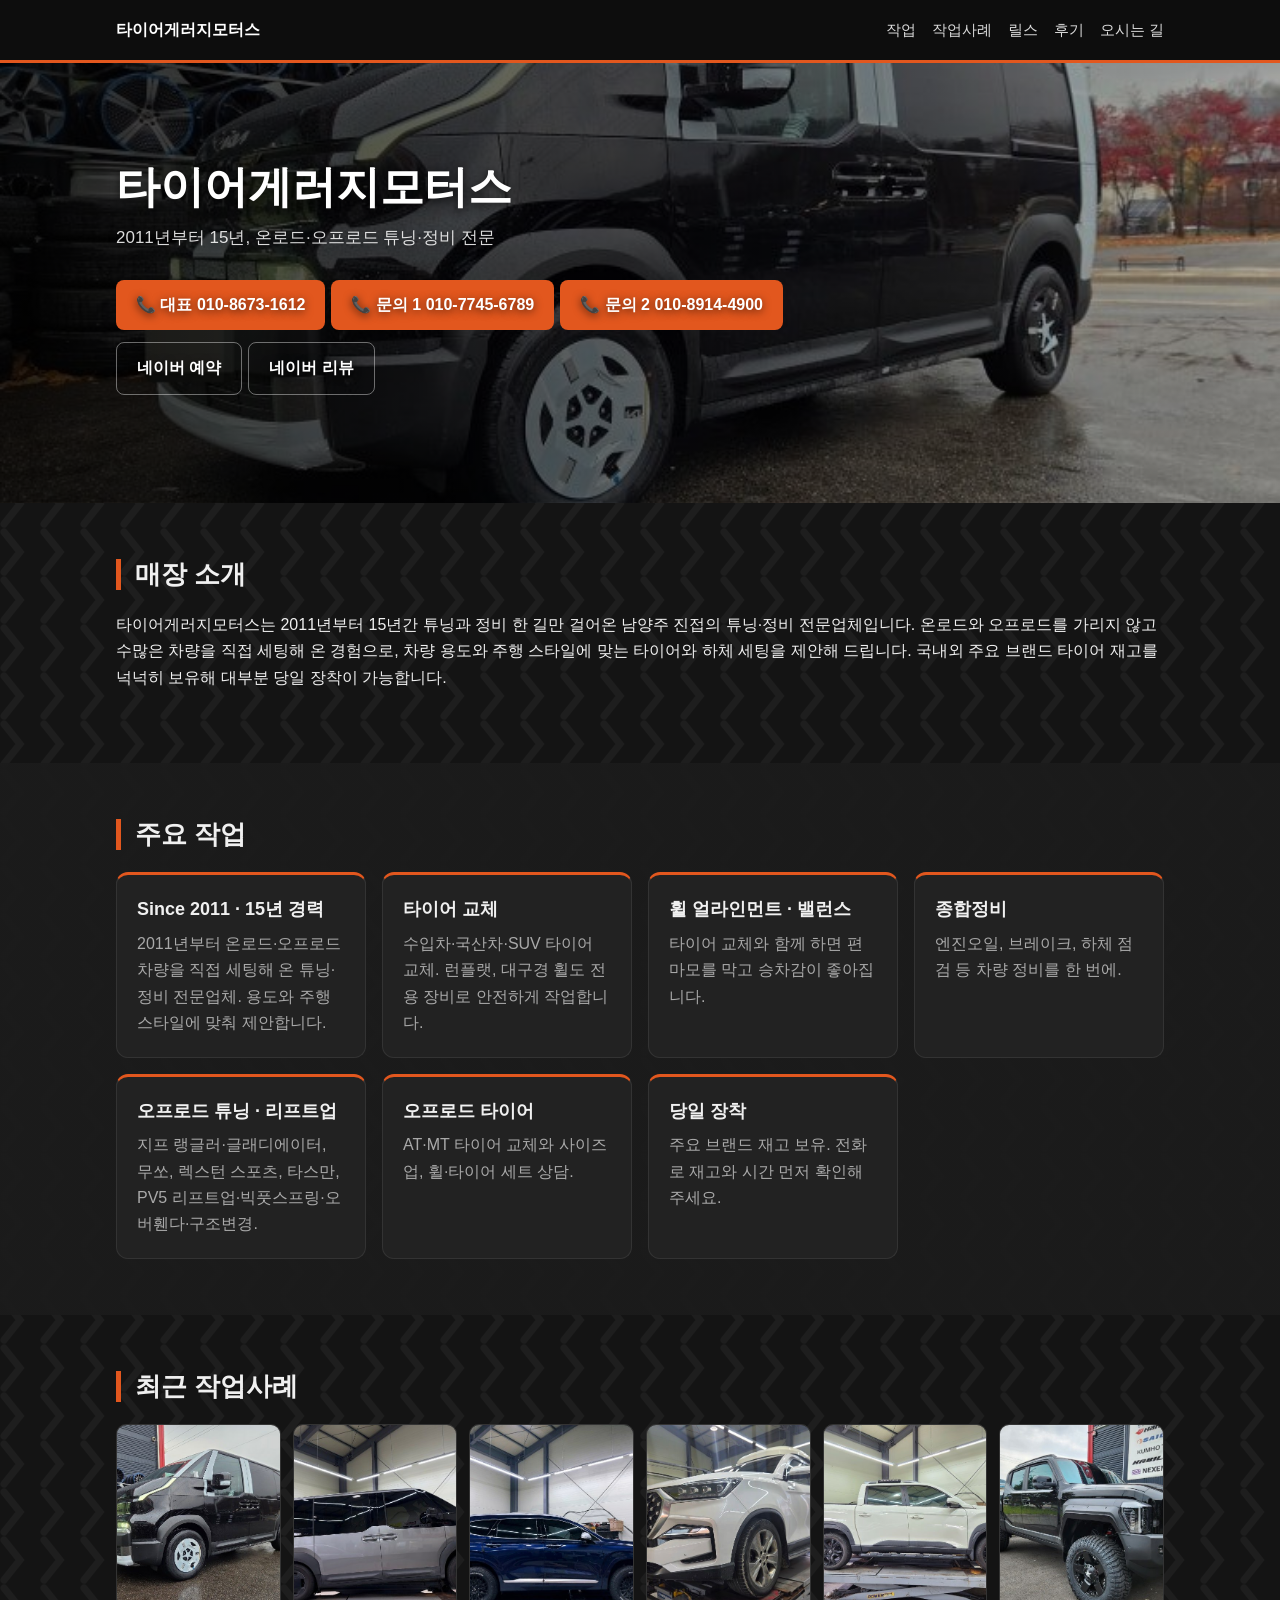
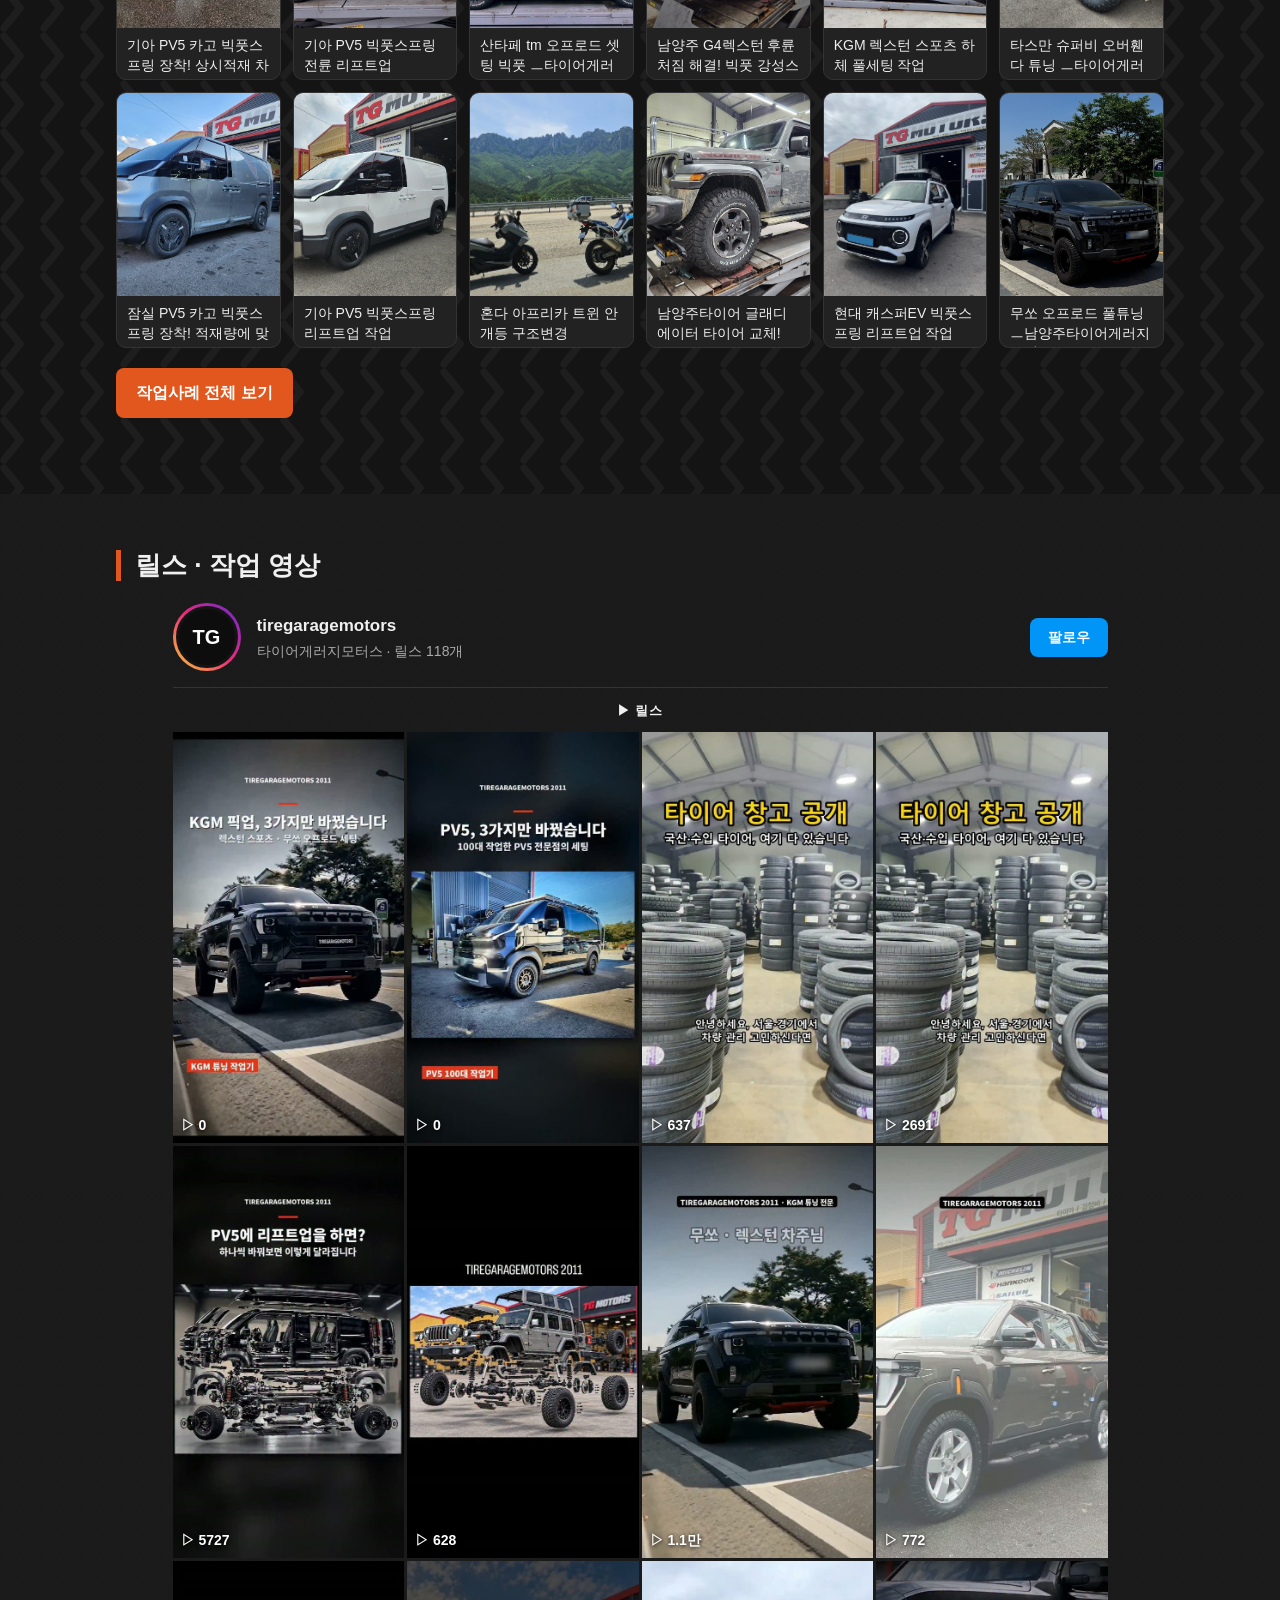
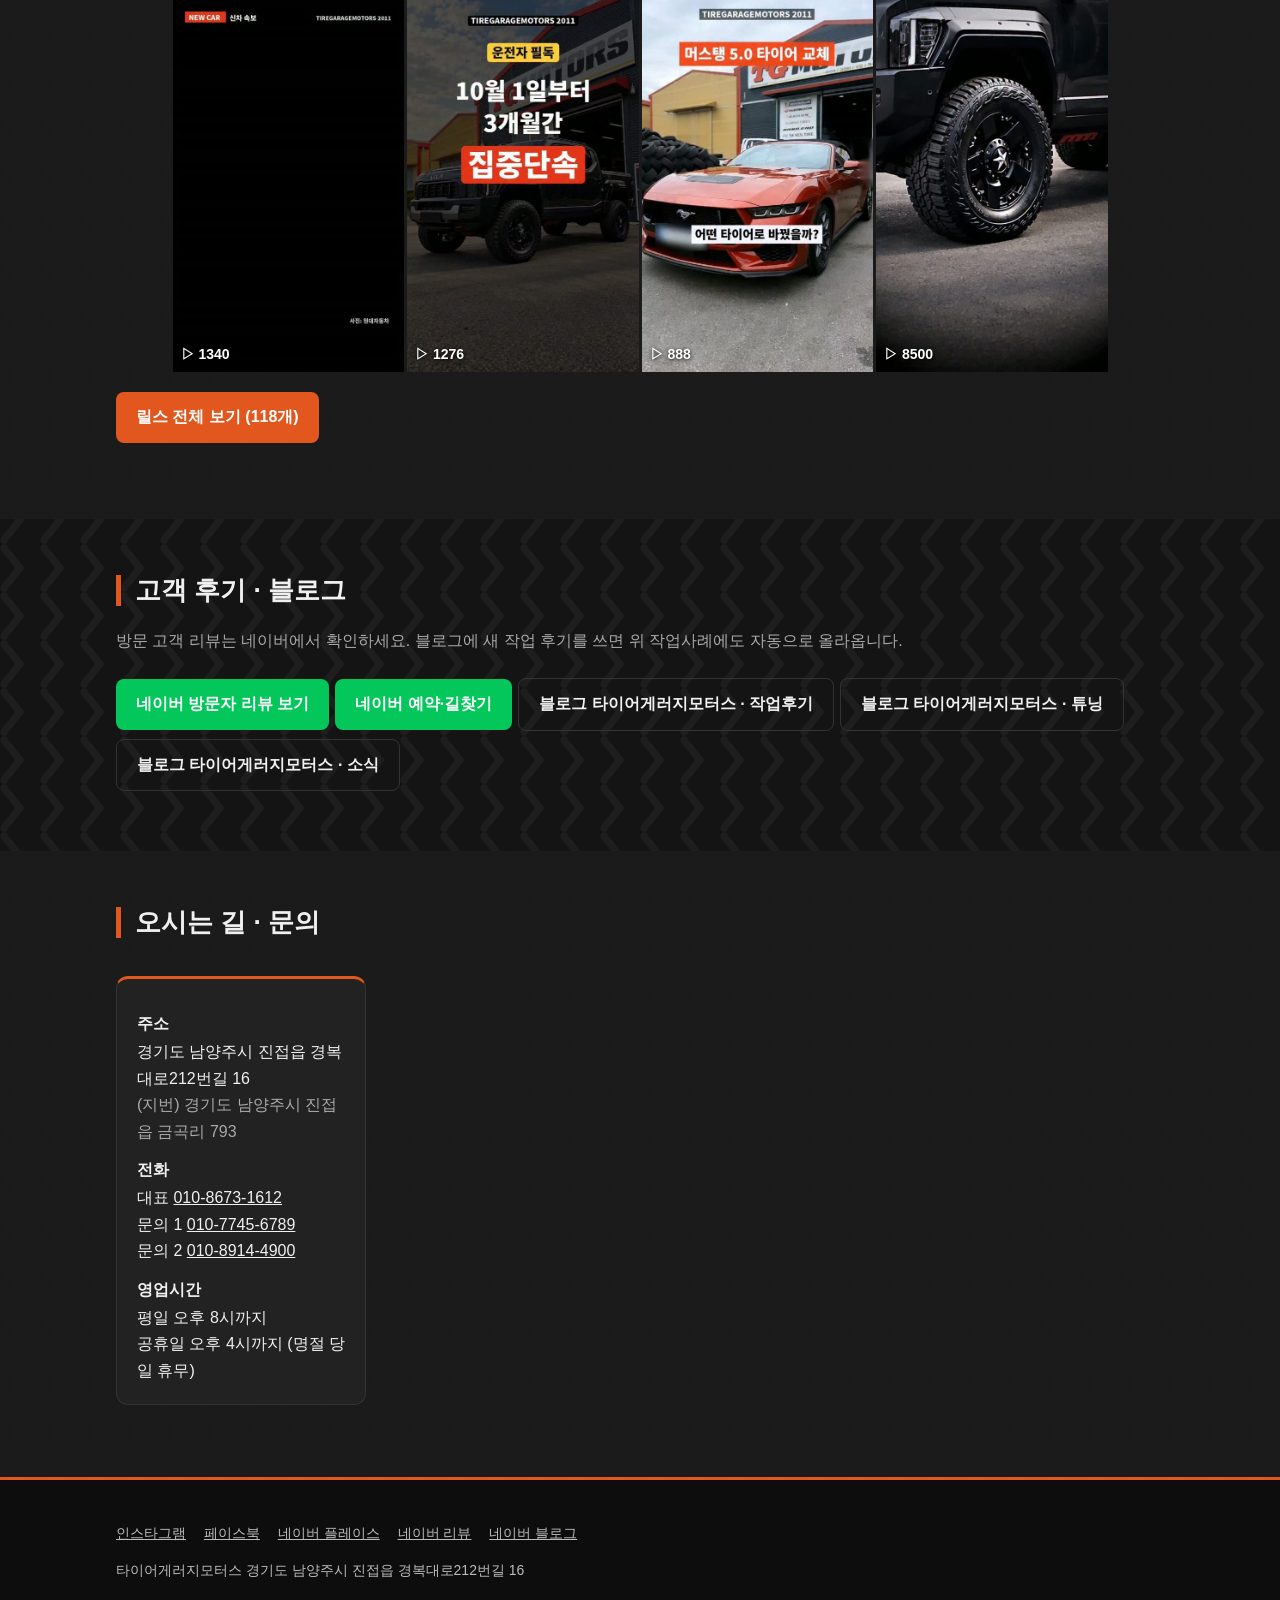
==== index.html @ 954ec372 "인스타 게시물 자동 반영 2026-11-25" ====
<!doctype html>
<html lang="ko"><head>
<meta charset="utf-8"><meta name="viewport" content="width=device-width,initial-scale=1">
<title>타이어게러지모터스 | 2011년부터 15년, 온로드·오프로드 튜닝·정비 전문</title>
<meta name="description" content="타이어게러지모터스는 2011년부터 15년간 튜닝과 정비 한 길만 걸어온 남양주 진접의 튜닝·정비 전문업체입니다. 온로드와 오프로드를 가리지 않고 수많은 차량을 직접 세팅해 온 경험으로, 차량 용도와 주행 스타일에 맞는 타이어와 하체 세팅을 제안해 드립니다. 국내외 주요 브랜드 ">
<meta name="keywords" content="남양주타이어, 구리타이어, 다산타이어, 별내타이어, 수입차타이어, 랭글러튜닝, 오프로드타이어, 리프트업, 오버휀다, 타이어교체, 휠얼라인먼트, 남양주튜닝, 오프로드튜닝, 튜닝정비, 타이어게러지모터스2011">
<link rel="canonical" href="https://tiregaragemotors2011.com/">
<meta property="og:type" content="website"><meta property="og:title" content="타이어게러지모터스 | 2011년부터 15년, 온로드·오프로드 튜닝·정비 전문">
<meta property="og:description" content="타이어게러지모터스는 2011년부터 15년간 튜닝과 정비 한 길만 걸어온 남양주 진접의 튜닝·정비 전문업체입니다. 온로드와 오프로드를 가리지 않고 수많은 차량을 직접 세팅해 온 경험으로, 차량 용도와 주행 스타일에 맞는 타이어와 하체 세팅을 제안해 드립니다. 국내외 주요 브랜드 "><meta property="og:image" content="https://tiregaragemotors2011.com/og.jpg">
<meta property="og:locale" content="ko_KR">
<link rel="alternate" type="application/rss+xml" title="타이어게러지모터스" href="rss.xml">
<script type="application/ld+json">[{"@context": "https://schema.org", "@type": ["TireShop", "AutoRepair"], "name": "타이어게러지모터스", "alternateName": "Tire Garage Motors", "description": "타이어게러지모터스는 2011년부터 15년간 튜닝과 정비 한 길만 걸어온 남양주 진접의 튜닝·정비 전문업체입니다. 온로드와 오프로드를 가리지 않고 수많은 차량을 직접 세팅해 온 경험으로, 차량 용도와 주행 스타일에 맞는 타이어와 하체 세팅을 제안해 드립니다. 국내외 주요 브랜드 타이어 재고를 넉넉히 보유해 대부분 당일 장착이 가능합니다.", "sameAs": ["https://www.instagram.com/tiregaragemotors/", "https://www.facebook.com/profile.php?id=100068261047558", "https://m.place.naver.com/place/1485920143/home", "https://blog.naver.com/tg_shop", "https://blog.naver.com/tiregarage", "https://blog.naver.com/wowlee1216"], "areaServed": ["남양주", "구리", "의정부", "다산", "별내", "진접", "서울 동북부"], "url": "https://tiregaragemotors2011.com", "image": "https://tiregaragemotors2011.com/og.jpg", "telephone": "010-8673-1612", "address": {"@type": "PostalAddress", "streetAddress": "경기도 남양주시 진접읍 경복대로212번길 16", "addressLocality": "남양주시", "addressRegion": "경기도", "postalCode": "", "addressCountry": "KR"}, "geo": {"@type": "GeoCoordinates", "latitude": "37.7165941", "longitude": "127.2050751"}, "foundingDate": "2011"}]</script>
<style>
:root{--bg:#141414;--bg2:#1b1b1b;--card:#222;--ink:#f0f0f0;--muted:#a9a9a9;--line:#333;--accent:#e2571e;--dark:#0d0d0d}
*{box-sizing:border-box}body{margin:0;background:var(--bg) url("data:image/svg+xml,%3Csvg xmlns='http://www.w3.org/2000/svg' width='80' height='48' viewBox='0 0 80 48'%3E%3Cg fill='none' stroke='%23ffffff' stroke-opacity='.045' stroke-width='7' stroke-linecap='round'%3E%3Cpath d='M4 4 L20 24 L4 44'/%3E%3Cpath d='M44 4 L60 24 L44 44'/%3E%3C/g%3E%3C/svg%3E");color:var(--ink);font-family:"Pretendard","Apple SD Gothic Neo","Malgun Gothic",sans-serif;line-height:1.65}
a{color:inherit}img{max-width:100%;display:block}
.wrap{max-width:1080px;margin:0 auto;padding:0 16px}
header.top{background:var(--dark);color:#fff}
header.top .wrap{display:flex;justify-content:space-between;align-items:center;height:60px}
header.top a{text-decoration:none;font-weight:700}
header.top nav a{font-weight:500;margin-left:16px;opacity:.85;font-size:15px}
@media(max-width:600px){header.top .wrap{flex-direction:column;align-items:flex-start;justify-content:center;height:auto;padding-top:10px;padding-bottom:8px}header.top nav a{margin:0 12px 0 0;font-size:14px}}
.hero{background:var(--dark) center/cover no-repeat;color:#fff;padding:96px 0 104px;text-shadow:0 2px 8px #000a}
.hero h1{font-size:clamp(28px,6vw,44px);margin:0 0 10px;line-height:1.25}
.hero p{margin:0 0 24px;opacity:.85;font-size:17px}
.btn{display:inline-block;padding:12px 20px;border-radius:8px;background:var(--accent);color:#fff;text-decoration:none;font-weight:700;margin:4px 6px 4px 0}
.btn.ghost{background:transparent;border:1px solid #fff6}
.calls{margin:16px 0 4px}
section{padding:56px 0}section:nth-of-type(even){background:linear-gradient(#1b1b1bee,#1b1b1bee)}
h2{font-size:26px;margin:0 0 22px;padding-left:14px;border-left:5px solid var(--accent);line-height:1.2}
header.top{border-bottom:3px solid var(--accent)}
.grid{display:grid;gap:16px;grid-template-columns:repeat(auto-fill,minmax(240px,1fr))}
.card{background:var(--card);border:1px solid var(--line);border-top:3px solid var(--accent);border-radius:12px;padding:20px}
.card h3{margin:0 0 6px;font-size:18px}.card p{margin:0;color:var(--muted)}
.posts{display:grid;gap:12px;grid-template-columns:repeat(auto-fill,minmax(160px,1fr))}
.posts a{display:block;background:var(--card);border:1px solid var(--line);border-radius:10px;overflow:hidden;text-decoration:none;transition:transform .15s,border-color .15s}
.posts a:hover{transform:translateY(-3px);border-color:var(--accent)}
.posts img{aspect-ratio:4/5;object-fit:cover;width:100%}
.posts span{display:block;padding:8px 10px;font-size:14px;line-height:1.4;height:3.6em;overflow:hidden}
.info dt{font-weight:700;margin-top:12px}.info dd{margin:2px 0 0}
.map{width:100%;height:320px;border:0;border-radius:12px}
footer{background:var(--dark);border-top:3px solid var(--accent);color:#bbb;padding:28px 0;font-size:14px}footer a{margin-right:14px}
article{background:var(--card);border:1px solid var(--line);border-radius:12px;padding:20px;margin:24px 0}
article img{border-radius:8px;margin:0 auto 16px}
article .body{white-space:pre-line}.tags{color:var(--muted);font-size:14px}
.muted{color:var(--muted)}
.blog a{display:block;text-decoration:none}.blog a:hover .card{border-color:var(--accent)}
.blog small{color:var(--accent);font-weight:700}.blog h3{font-size:16px;line-height:1.45}
.blog p{font-size:14px;margin-top:6px;display:-webkit-box;-webkit-line-clamp:3;-webkit-box-orient:vertical;overflow:hidden}
.ig{max-width:935px;margin:0 auto}
.ig-head{display:flex;align-items:center;gap:16px;margin-bottom:16px}
.ig-av{flex:none;width:68px;height:68px;border-radius:50%;padding:3px;background:linear-gradient(45deg,#f9ce34,#ee2a7b,#6228d7)}
.ig-av span{display:flex;align-items:center;justify-content:center;width:100%;height:100%;border-radius:50%;background:var(--dark);border:3px solid var(--bg);font-weight:800;font-size:20px;color:#fff}
.ig-name{font-weight:700;font-size:17px}.ig-sub{color:var(--muted);font-size:14px}
.ig-follow{margin-left:auto;background:#0095f6;color:#fff;text-decoration:none;font-weight:700;font-size:14px;padding:8px 18px;border-radius:8px;white-space:nowrap}
.ig-tab{border-top:1px solid var(--line);text-align:center;font-size:13px;font-weight:700;letter-spacing:1px;padding:12px 0 10px}
.reels{display:grid;grid-template-columns:repeat(3,1fr);gap:3px}
@media(min-width:700px){.reels{grid-template-columns:repeat(4,1fr)}}
.reels a{position:relative;display:block;aspect-ratio:9/16;background:#000;overflow:hidden}
.reels img{width:100%;height:100%;object-fit:cover;transition:opacity .15s}.reels a:hover img{opacity:.8}
.reels span{position:absolute;left:8px;bottom:6px;color:#fff;font-size:14px;font-weight:700;text-shadow:0 1px 4px #000}
.reel-modal{position:fixed;inset:0;background:#000d;display:none;align-items:center;justify-content:center;z-index:50;flex-direction:column;gap:10px}
.reel-modal.on{display:flex}.reel-modal iframe{width:min(400px,94vw);height:min(720px,80vh);border:0;border-radius:12px;background:#fff}
.reel-modal button{position:absolute;top:10px;right:14px;background:none;border:0;color:#fff;font-size:36px;cursor:pointer}
.reel-modal a{color:#fff;font-size:14px}
.navbtns{margin-top:20px}.navbtns .btn{background:#03c75a}.navbtns .btn.line{background:transparent;color:var(--ink);border:1px solid var(--line)}
</style>
</head><body>
<header class="top"><div class="wrap"><a href="index.html">타이어게러지모터스</a>
<nav><a href="index.html#services">작업</a><a href="posts/index.html">작업사례</a><a href="reels/index.html">릴스</a><a href="index.html#reviews">후기</a><a href="index.html#contact">오시는 길</a></nav></div></header>

<div class="hero" style="background-image:linear-gradient(90deg,#000c 0%,#0008 55%,#0003 100%),url(images/blog_224491828330.jpg)"><div class="wrap">
<h1>타이어게러지모터스</h1><p>2011년부터 15년, 온로드·오프로드 튜닝·정비 전문</p><div class="calls"><a class="btn" href="tel:010-8673-1612">📞 대표 010-8673-1612</a><a class="btn" href="tel:010-7745-6789">📞 문의 1 010-7745-6789</a><a class="btn" href="tel:010-8914-4900">📞 문의 2 010-8914-4900</a></div><a class="btn ghost" href="https://m.place.naver.com/place/1485920143/home" target="_blank" rel="noopener">네이버 예약</a><a class="btn ghost" href="https://m.place.naver.com/place/1485920143/review/visitor" target="_blank" rel="noopener">네이버 리뷰</a>
</div></div>
<section><div class="wrap"><h2>매장 소개</h2><p>타이어게러지모터스는 2011년부터 15년간 튜닝과 정비 한 길만 걸어온 남양주 진접의 튜닝·정비 전문업체입니다. 온로드와 오프로드를 가리지 않고 수많은 차량을 직접 세팅해 온 경험으로, 차량 용도와 주행 스타일에 맞는 타이어와 하체 세팅을 제안해 드립니다. 국내외 주요 브랜드 타이어 재고를 넉넉히 보유해 대부분 당일 장착이 가능합니다.</p></div></section>
<section id="services"><div class="wrap"><h2>주요 작업</h2><div class="grid"><div class="card"><h3>Since 2011 · 15년 경력</h3><p>2011년부터 온로드·오프로드 차량을 직접 세팅해 온 튜닝·정비 전문업체. 용도와 주행 스타일에 맞춰 제안합니다.</p></div><div class="card"><h3>타이어 교체</h3><p>수입차·국산차·SUV 타이어 교체. 런플랫, 대구경 휠도 전용 장비로 안전하게 작업합니다.</p></div><div class="card"><h3>휠 얼라인먼트 · 밸런스</h3><p>타이어 교체와 함께 하면 편마모를 막고 승차감이 좋아집니다.</p></div><div class="card"><h3>종합정비</h3><p>엔진오일, 브레이크, 하체 점검 등 차량 정비를 한 번에.</p></div><div class="card"><h3>오프로드 튜닝 · 리프트업</h3><p>지프 랭글러·글래디에이터, 무쏘, 렉스턴 스포츠, 타스만, PV5 리프트업·빅풋스프링·오버휀다·구조변경.</p></div><div class="card"><h3>오프로드 타이어</h3><p>AT·MT 타이어 교체와 사이즈업, 휠·타이어 세트 상담.</p></div><div class="card"><h3>당일 장착</h3><p>주요 브랜드 재고 보유. 전화로 재고와 시간 먼저 확인해 주세요.</p></div></div></div></section>
<section><div class="wrap"><h2>최근 작업사례</h2><div class="posts"><a href="https://blog.naver.com/tg_shop/224491828330" target="_blank" rel="noopener"><img src="images/blog_224491828330.jpg" alt="기아 PV5 카고 빅풋스프링 장착! 상시적재 차량 보강 작업｜남양주 타이어게러지모터스" loading="lazy"><span>기아 PV5 카고 빅풋스프링 장착! 상시적재 차량 보강 작업｜남양주 타이어게러지모터스</span></a><a href="https://blog.naver.com/wowlee1216/224413539103" target="_blank" rel="noopener"><img src="images/blog_224413539103.jpg" alt="기아 PV5 빅풋스프링 전륜 리프트업" loading="lazy"><span>기아 PV5 빅풋스프링 전륜 리프트업</span></a><a href="https://blog.naver.com/tiregarage/224324351586" target="_blank" rel="noopener"><img src="images/blog_224324351586.jpg" alt="산타페 tm 오프로드 셋팅 빅풋 ㅡ타이어게러지모터스" loading="lazy"><span>산타페 tm 오프로드 셋팅 빅풋 ㅡ타이어게러지모터스</span></a><a href="https://blog.naver.com/tg_shop/224491385945" target="_blank" rel="noopener"><img src="images/blog_224491385945.jpg" alt="남양주 G4렉스턴 후륜 처짐 해결! 빅풋 강성스프링 보강 장착 후기" loading="lazy"><span>남양주 G4렉스턴 후륜 처짐 해결! 빅풋 강성스프링 보강 장착 후기</span></a><a href="https://blog.naver.com/wowlee1216/224413522799" target="_blank" rel="noopener"><img src="images/blog_224413522799.jpg" alt="KGM 렉스턴 스포츠 하체 풀세팅 작업" loading="lazy"><span>KGM 렉스턴 스포츠 하체 풀세팅 작업</span></a><a href="https://blog.naver.com/tiregarage/224303916320" target="_blank" rel="noopener"><img src="images/blog_224303916320.jpg" alt="타스만 슈퍼비 오버휀다 튜닝 ㅡ타이어게러지모터스" loading="lazy"><span>타스만 슈퍼비 오버휀다 튜닝 ㅡ타이어게러지모터스</span></a><a href="https://blog.naver.com/tg_shop/224490286723" target="_blank" rel="noopener"><img src="images/blog_224490286723.jpg" alt="잠실 PV5 카고 빅풋스프링 장착! 적재량에 맞춘 최적의 차고 세팅" loading="lazy"><span>잠실 PV5 카고 빅풋스프링 장착! 적재량에 맞춘 최적의 차고 세팅</span></a><a href="https://blog.naver.com/wowlee1216/224413500190" target="_blank" rel="noopener"><img src="images/blog_224413500190.jpg" alt="기아 PV5 빅풋스프링 리프트업 작업" loading="lazy"><span>기아 PV5 빅풋스프링 리프트업 작업</span></a><a href="https://blog.naver.com/tiregarage/224298144781" target="_blank" rel="noopener"><img src="images/blog_224298144781.jpg" alt="혼다 아프리카 트윈 안개등 구조변경" loading="lazy"><span>혼다 아프리카 트윈 안개등 구조변경</span></a><a href="https://blog.naver.com/tg_shop/224490153617" target="_blank" rel="noopener"><img src="images/blog_224490153617.jpg" alt="남양주타이어 글래디에이터 타이어 교체! BF굿리치 KO3 장착 및 3D얼라이먼트 작업" loading="lazy"><span>남양주타이어 글래디에이터 타이어 교체! BF굿리치 KO3 장착 및 3D얼라이먼트 작업</span></a><a href="https://blog.naver.com/wowlee1216/224413478955" target="_blank" rel="noopener"><img src="images/blog_224413478955.jpg" alt="현대 캐스퍼EV 빅풋스프링 리프트업 작업" loading="lazy"><span>현대 캐스퍼EV 빅풋스프링 리프트업 작업</span></a><a href="https://blog.naver.com/tiregarage/224297983283" target="_blank" rel="noopener"><img src="images/blog_224297983283.jpg" alt="무쏘 오프로드 풀튜닝 ㅡ남양주타이어게러지모터스" loading="lazy"><span>무쏘 오프로드 풀튜닝 ㅡ남양주타이어게러지모터스</span></a></div><p style="margin-top:16px"><a class="btn" href="posts/index.html">작업사례 전체 보기</a></p></div></section>
<section id="reels"><div class="wrap"><h2>릴스 · 작업 영상</h2><div class="ig"><div class="ig-head"><div class="ig-av"><span>TG</span></div>
<div><div class="ig-name">tiregaragemotors</div><div class="ig-sub">타이어게러지모터스 · 릴스 118개</div></div><a class="ig-follow" href="https://www.instagram.com/tiregaragemotors/" target="_blank" rel="noopener">팔로우</a></div>
<div class="ig-tab">▶ 릴스</div><div class="reels"><a href="https://www.instagram.com/reel/DethhdsBvwY/" data-code="DethhdsBvwY" target="_blank" rel="noopener"><img src="images/reel_DethhdsBvwY.jpg" alt="타이어게러지모터스 작업 영상" loading="lazy"><span>▷ 0</span></a><a href="https://www.instagram.com/reel/Deq-ktqvpA-/" data-code="Deq-ktqvpA-" target="_blank" rel="noopener"><img src="images/reel_Deq-ktqvpA-.jpg" alt="타이어게러지모터스 작업 영상" loading="lazy"><span>▷ 0</span></a><a href="https://www.instagram.com/reel/DeZGjCUvMCb/" data-code="DeZGjCUvMCb" target="_blank" rel="noopener"><img src="images/reel_DeZGjCUvMCb.jpg" alt="타이어게러지모터스 작업 영상" loading="lazy"><span>▷ 637</span></a><a href="https://www.instagram.com/reel/DeWIaCUgu1M/" data-code="DeWIaCUgu1M" target="_blank" rel="noopener"><img src="images/reel_DeWIaCUgu1M.jpg" alt="타이어게러지모터스 작업 영상" loading="lazy"><span>▷ 2691</span></a><a href="https://www.instagram.com/reel/DeQ7VQbBtxc/" data-code="DeQ7VQbBtxc" target="_blank" rel="noopener"><img src="images/reel_DeQ7VQbBtxc.jpg" alt="타이어게러지모터스 작업 영상" loading="lazy"><span>▷ 5727</span></a><a href="https://www.instagram.com/reel/DeHHHT3udia/" data-code="DeHHHT3udia" target="_blank" rel="noopener"><img src="images/reel_DeHHHT3udia.jpg" alt="타이어게러지모터스 작업 영상" loading="lazy"><span>▷ 628</span></a><a href="https://www.instagram.com/reel/DeGjYjWMdlK/" data-code="DeGjYjWMdlK" target="_blank" rel="noopener"><img src="images/reel_DeGjYjWMdlK.jpg" alt="타이어게러지모터스 작업 영상" loading="lazy"><span>▷ 1.1만</span></a><a href="https://www.instagram.com/reel/DeBf7mhhvC2/" data-code="DeBf7mhhvC2" target="_blank" rel="noopener"><img src="images/reel_DeBf7mhhvC2.jpg" alt="타이어게러지모터스 작업 영상" loading="lazy"><span>▷ 772</span></a><a href="https://www.instagram.com/reel/DeBMjchueJL/" data-code="DeBMjchueJL" target="_blank" rel="noopener"><img src="images/reel_DeBMjchueJL.jpg" alt="타이어게러지모터스 작업 영상" loading="lazy"><span>▷ 1340</span></a><a href="https://www.instagram.com/reel/Dd_3Z5jhGRx/" data-code="Dd_3Z5jhGRx" target="_blank" rel="noopener"><img src="images/reel_Dd_3Z5jhGRx.jpg" alt="타이어게러지모터스 작업 영상" loading="lazy"><span>▷ 1276</span></a><a href="https://www.instagram.com/reel/Dd6kiVxNG_Z/" data-code="Dd6kiVxNG_Z" target="_blank" rel="noopener"><img src="images/reel_Dd6kiVxNG_Z.jpg" alt="타이어게러지모터스 작업 영상" loading="lazy"><span>▷ 888</span></a><a href="https://www.instagram.com/reel/Dd6TvMMpeRl/" data-code="Dd6TvMMpeRl" target="_blank" rel="noopener"><img src="images/reel_Dd6TvMMpeRl.jpg" alt="타이어게러지모터스 작업 영상" loading="lazy"><span>▷ 8500</span></a></div></div>
<div class="reel-modal" id="reelModal"><button aria-label="닫기">×</button><iframe title="인스타그램 릴스" allow="autoplay; encrypted-media" allowfullscreen></iframe><a target="_blank" rel="noopener">인스타그램에서 보기 ›</a></div>
<script>(function(){var m=document.getElementById('reelModal'),f=m.querySelector('iframe'),l=m.querySelector('a');
function close(){m.classList.remove('on');f.src='about:blank'}
document.querySelectorAll('.reels a').forEach(function(a){a.addEventListener('click',function(e){e.preventDefault();
f.src='https://www.instagram.com/reel/'+a.dataset.code+'/embed/captioned/';l.href=a.href;m.classList.add('on')})});
m.addEventListener('click',function(e){if(e.target!==f&&e.target!==l)close()});document.addEventListener('keydown',function(e){if(e.key==='Escape')close()})})();</script><p style="margin-top:16px"><a class="btn" href="reels/index.html">릴스 전체 보기 (118개)</a></p></div></section>
<section id="reviews"><div class="wrap"><h2>고객 후기 · 블로그</h2><p class="muted">방문 고객 리뷰는 네이버에서 확인하세요. 블로그에 새 작업 후기를 쓰면 위 작업사례에도 자동으로 올라옵니다.</p><div class="navbtns"><a class="btn" href="https://m.place.naver.com/place/1485920143/review/visitor" target="_blank" rel="noopener">네이버 방문자 리뷰 보기</a><a class="btn" href="https://m.place.naver.com/place/1485920143/home" target="_blank" rel="noopener">네이버 예약·길찾기</a><a class="btn line" href="https://blog.naver.com/tg_shop" target="_blank" rel="noopener">블로그 타이어게러지모터스 · 작업후기</a><a class="btn line" href="https://blog.naver.com/tiregarage" target="_blank" rel="noopener">블로그 타이어게러지모터스 · 튜닝</a><a class="btn line" href="https://blog.naver.com/wowlee1216" target="_blank" rel="noopener">블로그 타이어게러지모터스 · 소식</a></div></div></section>
<section id="contact"><div class="wrap"><h2>오시는 길 · 문의</h2>
<div class="grid"><dl class="info card"><dt>주소</dt><dd>경기도 남양주시 진접읍 경복대로212번길 16<br><span class="muted">(지번) 경기도 남양주시 진접읍 금곡리 793</span></dd><dt>전화</dt><dd>대표 <a href="tel:010-8673-1612">010-8673-1612</a><br>문의 1 <a href="tel:010-7745-6789">010-7745-6789</a><br>문의 2 <a href="tel:010-8914-4900">010-8914-4900</a></dd><dt>영업시간</dt><dd>평일 오후 8시까지<br>공휴일 오후 4시까지 (명절 당일 휴무)</dd></dl><iframe class="map" loading="lazy" title="지도" src="https://www.google.com/maps?q=경기도 남양주시 진접읍 경복대로212번길 16&output=embed"></iframe></div></div></section>
<footer><div class="wrap"><p><a href="https://www.instagram.com/tiregaragemotors/" rel="noopener" target="_blank">인스타그램</a> <a href="https://www.facebook.com/profile.php?id=100068261047558" rel="noopener" target="_blank">페이스북</a> <a href="https://m.place.naver.com/place/1485920143/home" rel="noopener" target="_blank">네이버 플레이스</a> <a href="https://m.place.naver.com/place/1485920143/review/visitor" rel="noopener" target="_blank">네이버 리뷰</a> <a href="https://blog.naver.com/tg_shop" rel="noopener" target="_blank">네이버 블로그</a></p><p>타이어게러지모터스 경기도 남양주시 진접읍 경복대로212번길 16</p></div></footer>
</body></html>
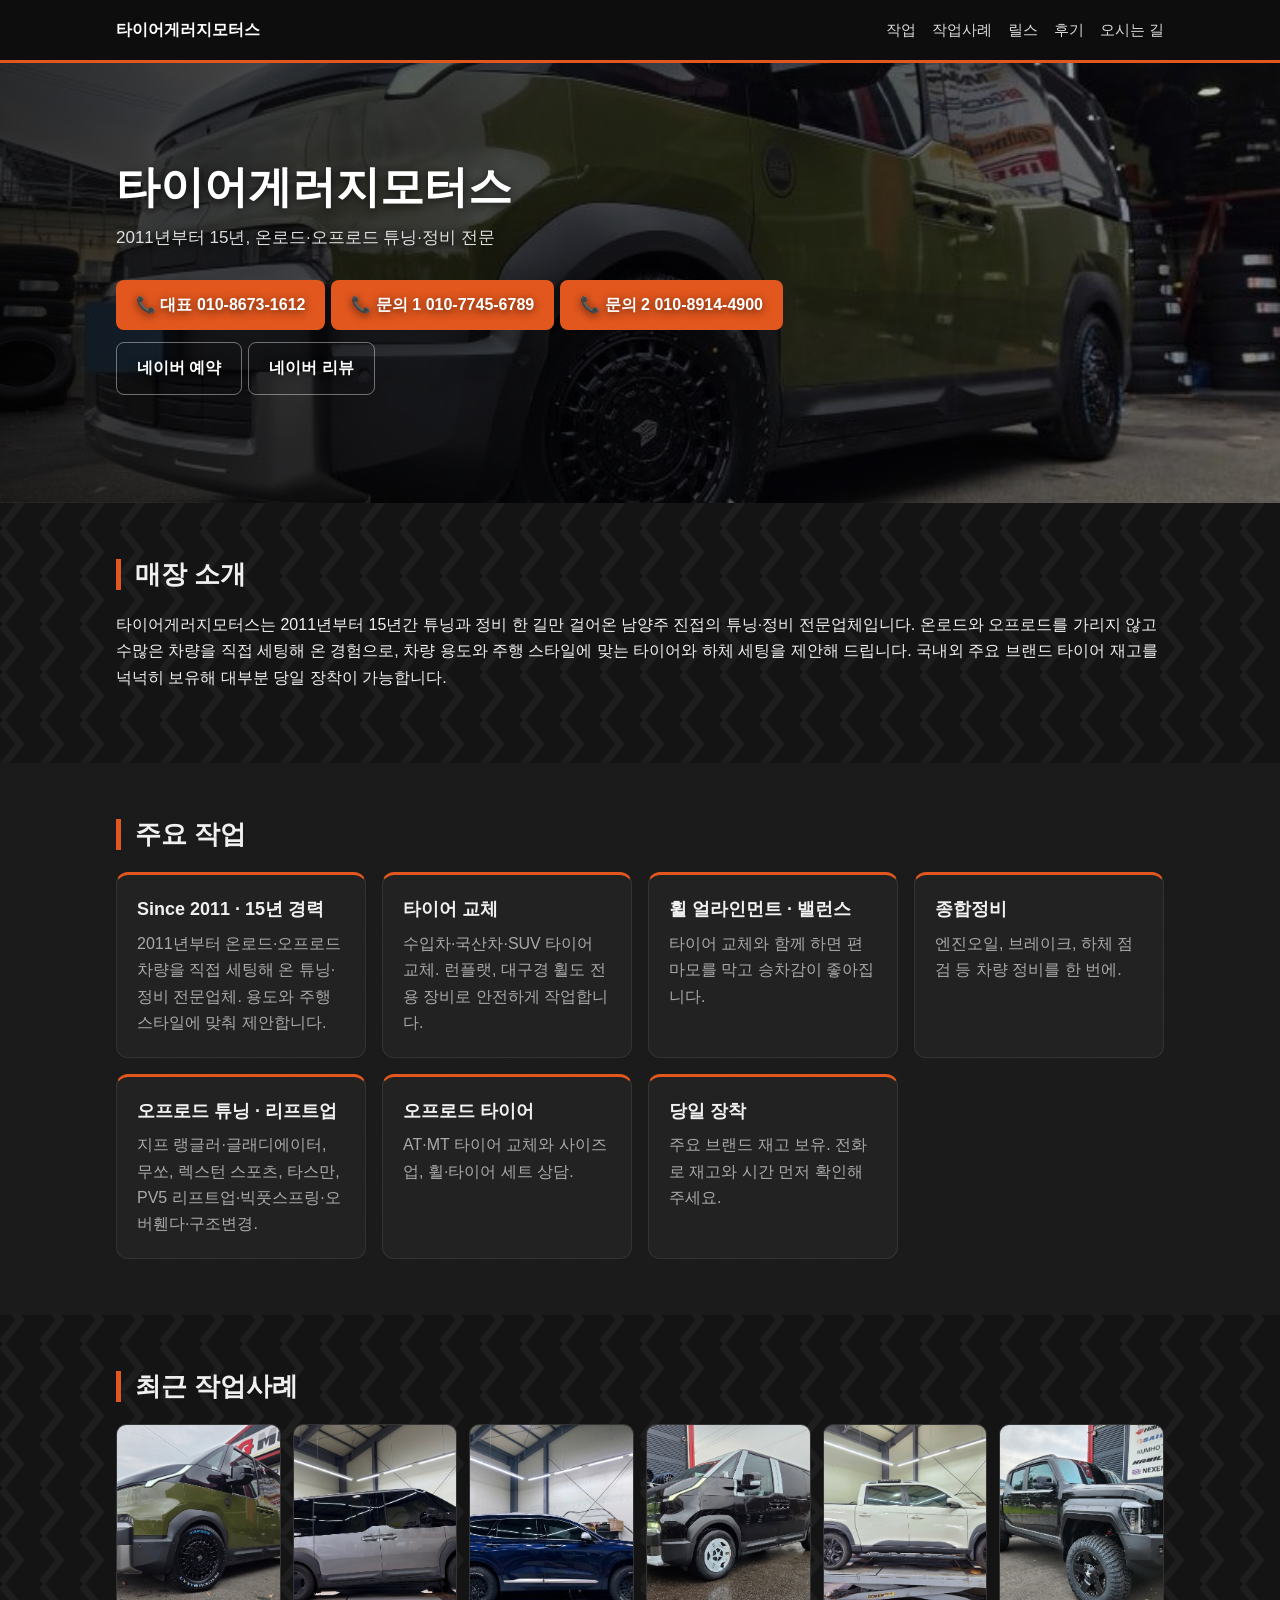
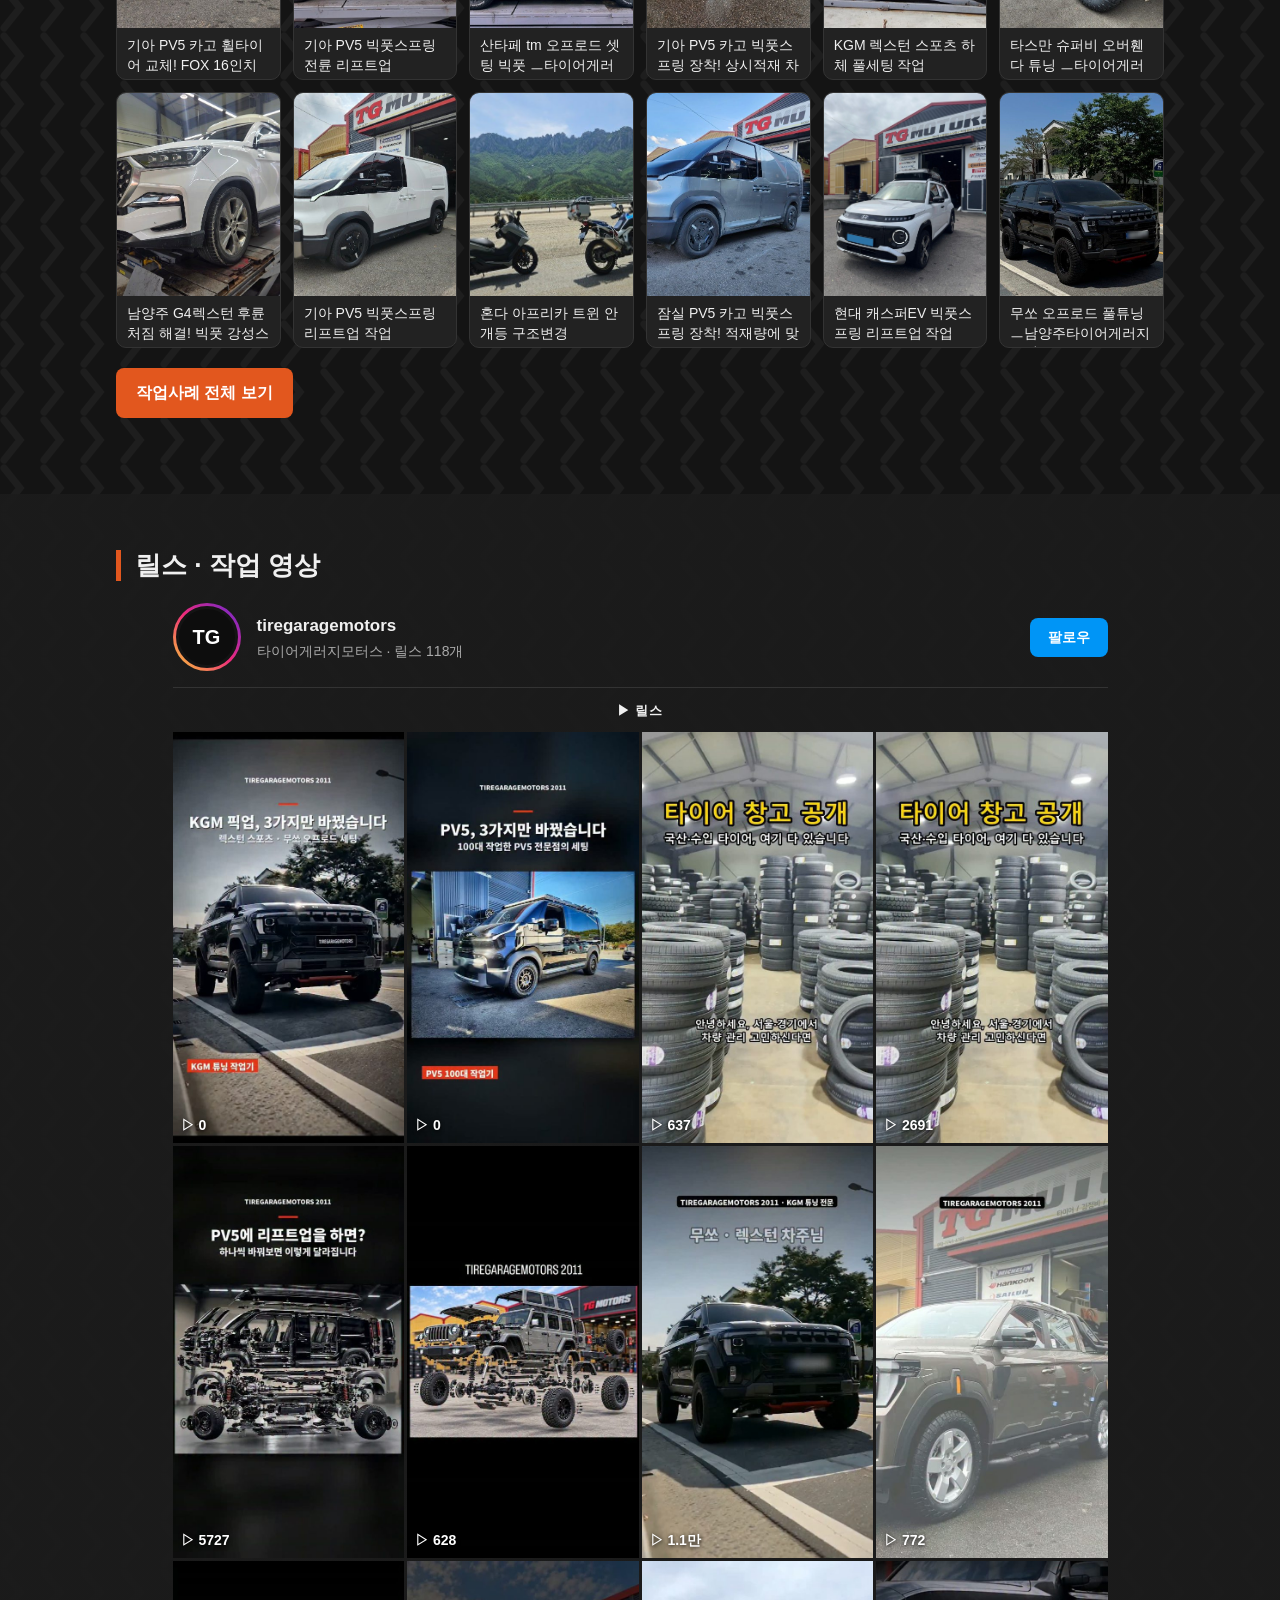
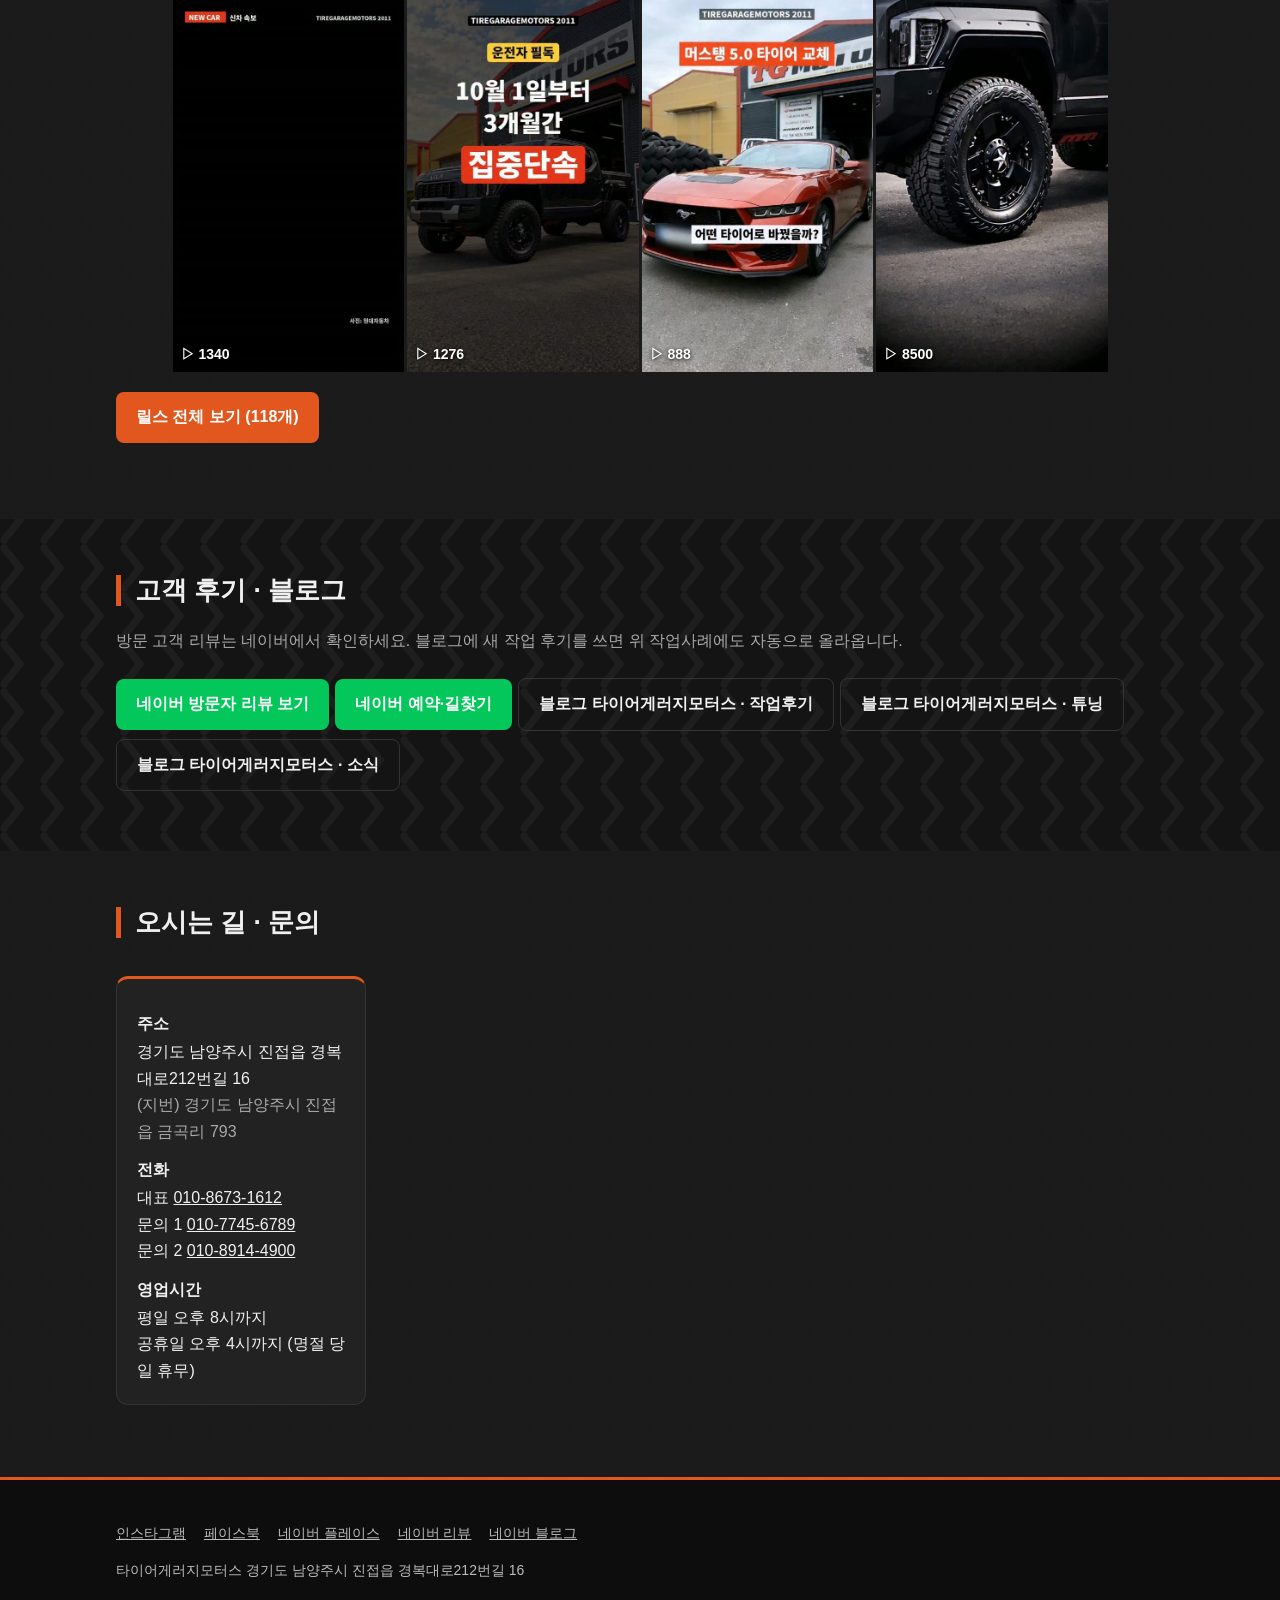
==== commit 853b1f6a: "인스타 게시물 자동 반영 2026-11-26" ====
--- a/index.html
+++ b/index.html
@@ -69,12 +69,12 @@
 <header class="top"><div class="wrap"><a href="index.html">타이어게러지모터스</a>
 <nav><a href="index.html#services">작업</a><a href="posts/index.html">작업사례</a><a href="reels/index.html">릴스</a><a href="index.html#reviews">후기</a><a href="index.html#contact">오시는 길</a></nav></div></header>
 
-<div class="hero" style="background-image:linear-gradient(90deg,#000c 0%,#0008 55%,#0003 100%),url(images/blog_224491828330.jpg)"><div class="wrap">
+<div class="hero" style="background-image:linear-gradient(90deg,#000c 0%,#0008 55%,#0003 100%),url(images/blog_224493309541.jpg)"><div class="wrap">
 <h1>타이어게러지모터스</h1><p>2011년부터 15년, 온로드·오프로드 튜닝·정비 전문</p><div class="calls"><a class="btn" href="tel:010-8673-1612">📞 대표 010-8673-1612</a><a class="btn" href="tel:010-7745-6789">📞 문의 1 010-7745-6789</a><a class="btn" href="tel:010-8914-4900">📞 문의 2 010-8914-4900</a></div><a class="btn ghost" href="https://m.place.naver.com/place/1485920143/home" target="_blank" rel="noopener">네이버 예약</a><a class="btn ghost" href="https://m.place.naver.com/place/1485920143/review/visitor" target="_blank" rel="noopener">네이버 리뷰</a>
 </div></div>
 <section><div class="wrap"><h2>매장 소개</h2><p>타이어게러지모터스는 2011년부터 15년간 튜닝과 정비 한 길만 걸어온 남양주 진접의 튜닝·정비 전문업체입니다. 온로드와 오프로드를 가리지 않고 수많은 차량을 직접 세팅해 온 경험으로, 차량 용도와 주행 스타일에 맞는 타이어와 하체 세팅을 제안해 드립니다. 국내외 주요 브랜드 타이어 재고를 넉넉히 보유해 대부분 당일 장착이 가능합니다.</p></div></section>
 <section id="services"><div class="wrap"><h2>주요 작업</h2><div class="grid"><div class="card"><h3>Since 2011 · 15년 경력</h3><p>2011년부터 온로드·오프로드 차량을 직접 세팅해 온 튜닝·정비 전문업체. 용도와 주행 스타일에 맞춰 제안합니다.</p></div><div class="card"><h3>타이어 교체</h3><p>수입차·국산차·SUV 타이어 교체. 런플랫, 대구경 휠도 전용 장비로 안전하게 작업합니다.</p></div><div class="card"><h3>휠 얼라인먼트 · 밸런스</h3><p>타이어 교체와 함께 하면 편마모를 막고 승차감이 좋아집니다.</p></div><div class="card"><h3>종합정비</h3><p>엔진오일, 브레이크, 하체 점검 등 차량 정비를 한 번에.</p></div><div class="card"><h3>오프로드 튜닝 · 리프트업</h3><p>지프 랭글러·글래디에이터, 무쏘, 렉스턴 스포츠, 타스만, PV5 리프트업·빅풋스프링·오버휀다·구조변경.</p></div><div class="card"><h3>오프로드 타이어</h3><p>AT·MT 타이어 교체와 사이즈업, 휠·타이어 세트 상담.</p></div><div class="card"><h3>당일 장착</h3><p>주요 브랜드 재고 보유. 전화로 재고와 시간 먼저 확인해 주세요.</p></div></div></div></section>
-<section><div class="wrap"><h2>최근 작업사례</h2><div class="posts"><a href="https://blog.naver.com/tg_shop/224491828330" target="_blank" rel="noopener"><img src="images/blog_224491828330.jpg" alt="기아 PV5 카고 빅풋스프링 장착! 상시적재 차량 보강 작업｜남양주 타이어게러지모터스" loading="lazy"><span>기아 PV5 카고 빅풋스프링 장착! 상시적재 차량 보강 작업｜남양주 타이어게러지모터스</span></a><a href="https://blog.naver.com/wowlee1216/224413539103" target="_blank" rel="noopener"><img src="images/blog_224413539103.jpg" alt="기아 PV5 빅풋스프링 전륜 리프트업" loading="lazy"><span>기아 PV5 빅풋스프링 전륜 리프트업</span></a><a href="https://blog.naver.com/tiregarage/224324351586" target="_blank" rel="noopener"><img src="images/blog_224324351586.jpg" alt="산타페 tm 오프로드 셋팅 빅풋 ㅡ타이어게러지모터스" loading="lazy"><span>산타페 tm 오프로드 셋팅 빅풋 ㅡ타이어게러지모터스</span></a><a href="https://blog.naver.com/tg_shop/224491385945" target="_blank" rel="noopener"><img src="images/blog_224491385945.jpg" alt="남양주 G4렉스턴 후륜 처짐 해결! 빅풋 강성스프링 보강 장착 후기" loading="lazy"><span>남양주 G4렉스턴 후륜 처짐 해결! 빅풋 강성스프링 보강 장착 후기</span></a><a href="https://blog.naver.com/wowlee1216/224413522799" target="_blank" rel="noopener"><img src="images/blog_224413522799.jpg" alt="KGM 렉스턴 스포츠 하체 풀세팅 작업" loading="lazy"><span>KGM 렉스턴 스포츠 하체 풀세팅 작업</span></a><a href="https://blog.naver.com/tiregarage/224303916320" target="_blank" rel="noopener"><img src="images/blog_224303916320.jpg" alt="타스만 슈퍼비 오버휀다 튜닝 ㅡ타이어게러지모터스" loading="lazy"><span>타스만 슈퍼비 오버휀다 튜닝 ㅡ타이어게러지모터스</span></a><a href="https://blog.naver.com/tg_shop/224490286723" target="_blank" rel="noopener"><img src="images/blog_224490286723.jpg" alt="잠실 PV5 카고 빅풋스프링 장착! 적재량에 맞춘 최적의 차고 세팅" loading="lazy"><span>잠실 PV5 카고 빅풋스프링 장착! 적재량에 맞춘 최적의 차고 세팅</span></a><a href="https://blog.naver.com/wowlee1216/224413500190" target="_blank" rel="noopener"><img src="images/blog_224413500190.jpg" alt="기아 PV5 빅풋스프링 리프트업 작업" loading="lazy"><span>기아 PV5 빅풋스프링 리프트업 작업</span></a><a href="https://blog.naver.com/tiregarage/224298144781" target="_blank" rel="noopener"><img src="images/blog_224298144781.jpg" alt="혼다 아프리카 트윈 안개등 구조변경" loading="lazy"><span>혼다 아프리카 트윈 안개등 구조변경</span></a><a href="https://blog.naver.com/tg_shop/224490153617" target="_blank" rel="noopener"><img src="images/blog_224490153617.jpg" alt="남양주타이어 글래디에이터 타이어 교체! BF굿리치 KO3 장착 및 3D얼라이먼트 작업" loading="lazy"><span>남양주타이어 글래디에이터 타이어 교체! BF굿리치 KO3 장착 및 3D얼라이먼트 작업</span></a><a href="https://blog.naver.com/wowlee1216/224413478955" target="_blank" rel="noopener"><img src="images/blog_224413478955.jpg" alt="현대 캐스퍼EV 빅풋스프링 리프트업 작업" loading="lazy"><span>현대 캐스퍼EV 빅풋스프링 리프트업 작업</span></a><a href="https://blog.naver.com/tiregarage/224297983283" target="_blank" rel="noopener"><img src="images/blog_224297983283.jpg" alt="무쏘 오프로드 풀튜닝 ㅡ남양주타이어게러지모터스" loading="lazy"><span>무쏘 오프로드 풀튜닝 ㅡ남양주타이어게러지모터스</span></a></div><p style="margin-top:16px"><a class="btn" href="posts/index.html">작업사례 전체 보기</a></p></div></section>
+<section><div class="wrap"><h2>최근 작업사례</h2><div class="posts"><a href="https://blog.naver.com/tg_shop/224493309541" target="_blank" rel="noopener"><img src="images/blog_224493309541.jpg" alt="기아 PV5 카고 휠타이어 교체! FOX 16인치 휠 + 캡센 AT 215 70 16 장착 후기 (남양주 타이어게러지모터스)" loading="lazy"><span>기아 PV5 카고 휠타이어 교체! FOX 16인치 휠 + 캡센 AT 215 70 16 장착 후기 (남양주 타이어게러지모터스)</span></a><a href="https://blog.naver.com/wowlee1216/224413539103" target="_blank" rel="noopener"><img src="images/blog_224413539103.jpg" alt="기아 PV5 빅풋스프링 전륜 리프트업" loading="lazy"><span>기아 PV5 빅풋스프링 전륜 리프트업</span></a><a href="https://blog.naver.com/tiregarage/224324351586" target="_blank" rel="noopener"><img src="images/blog_224324351586.jpg" alt="산타페 tm 오프로드 셋팅 빅풋 ㅡ타이어게러지모터스" loading="lazy"><span>산타페 tm 오프로드 셋팅 빅풋 ㅡ타이어게러지모터스</span></a><a href="https://blog.naver.com/tg_shop/224491828330" target="_blank" rel="noopener"><img src="images/blog_224491828330.jpg" alt="기아 PV5 카고 빅풋스프링 장착! 상시적재 차량 보강 작업｜남양주 타이어게러지모터스" loading="lazy"><span>기아 PV5 카고 빅풋스프링 장착! 상시적재 차량 보강 작업｜남양주 타이어게러지모터스</span></a><a href="https://blog.naver.com/wowlee1216/224413522799" target="_blank" rel="noopener"><img src="images/blog_224413522799.jpg" alt="KGM 렉스턴 스포츠 하체 풀세팅 작업" loading="lazy"><span>KGM 렉스턴 스포츠 하체 풀세팅 작업</span></a><a href="https://blog.naver.com/tiregarage/224303916320" target="_blank" rel="noopener"><img src="images/blog_224303916320.jpg" alt="타스만 슈퍼비 오버휀다 튜닝 ㅡ타이어게러지모터스" loading="lazy"><span>타스만 슈퍼비 오버휀다 튜닝 ㅡ타이어게러지모터스</span></a><a href="https://blog.naver.com/tg_shop/224491385945" target="_blank" rel="noopener"><img src="images/blog_224491385945.jpg" alt="남양주 G4렉스턴 후륜 처짐 해결! 빅풋 강성스프링 보강 장착 후기" loading="lazy"><span>남양주 G4렉스턴 후륜 처짐 해결! 빅풋 강성스프링 보강 장착 후기</span></a><a href="https://blog.naver.com/wowlee1216/224413500190" target="_blank" rel="noopener"><img src="images/blog_224413500190.jpg" alt="기아 PV5 빅풋스프링 리프트업 작업" loading="lazy"><span>기아 PV5 빅풋스프링 리프트업 작업</span></a><a href="https://blog.naver.com/tiregarage/224298144781" target="_blank" rel="noopener"><img src="images/blog_224298144781.jpg" alt="혼다 아프리카 트윈 안개등 구조변경" loading="lazy"><span>혼다 아프리카 트윈 안개등 구조변경</span></a><a href="https://blog.naver.com/tg_shop/224490286723" target="_blank" rel="noopener"><img src="images/blog_224490286723.jpg" alt="잠실 PV5 카고 빅풋스프링 장착! 적재량에 맞춘 최적의 차고 세팅" loading="lazy"><span>잠실 PV5 카고 빅풋스프링 장착! 적재량에 맞춘 최적의 차고 세팅</span></a><a href="https://blog.naver.com/wowlee1216/224413478955" target="_blank" rel="noopener"><img src="images/blog_224413478955.jpg" alt="현대 캐스퍼EV 빅풋스프링 리프트업 작업" loading="lazy"><span>현대 캐스퍼EV 빅풋스프링 리프트업 작업</span></a><a href="https://blog.naver.com/tiregarage/224297983283" target="_blank" rel="noopener"><img src="images/blog_224297983283.jpg" alt="무쏘 오프로드 풀튜닝 ㅡ남양주타이어게러지모터스" loading="lazy"><span>무쏘 오프로드 풀튜닝 ㅡ남양주타이어게러지모터스</span></a></div><p style="margin-top:16px"><a class="btn" href="posts/index.html">작업사례 전체 보기</a></p></div></section>
 <section id="reels"><div class="wrap"><h2>릴스 · 작업 영상</h2><div class="ig"><div class="ig-head"><div class="ig-av"><span>TG</span></div>
 <div><div class="ig-name">tiregaragemotors</div><div class="ig-sub">타이어게러지모터스 · 릴스 118개</div></div><a class="ig-follow" href="https://www.instagram.com/tiregaragemotors/" target="_blank" rel="noopener">팔로우</a></div>
 <div class="ig-tab">▶ 릴스</div><div class="reels"><a href="https://www.instagram.com/reel/DethhdsBvwY/" data-code="DethhdsBvwY" target="_blank" rel="noopener"><img src="images/reel_DethhdsBvwY.jpg" alt="타이어게러지모터스 작업 영상" loading="lazy"><span>▷ 0</span></a><a href="https://www.instagram.com/reel/Deq-ktqvpA-/" data-code="Deq-ktqvpA-" target="_blank" rel="noopener"><img src="images/reel_Deq-ktqvpA-.jpg" alt="타이어게러지모터스 작업 영상" loading="lazy"><span>▷ 0</span></a><a href="https://www.instagram.com/reel/DeZGjCUvMCb/" data-code="DeZGjCUvMCb" target="_blank" rel="noopener"><img src="images/reel_DeZGjCUvMCb.jpg" alt="타이어게러지모터스 작업 영상" loading="lazy"><span>▷ 637</span></a><a href="https://www.instagram.com/reel/DeWIaCUgu1M/" data-code="DeWIaCUgu1M" target="_blank" rel="noopener"><img src="images/reel_DeWIaCUgu1M.jpg" alt="타이어게러지모터스 작업 영상" loading="lazy"><span>▷ 2691</span></a><a href="https://www.instagram.com/reel/DeQ7VQbBtxc/" data-code="DeQ7VQbBtxc" target="_blank" rel="noopener"><img src="images/reel_DeQ7VQbBtxc.jpg" alt="타이어게러지모터스 작업 영상" loading="lazy"><span>▷ 5727</span></a><a href="https://www.instagram.com/reel/DeHHHT3udia/" data-code="DeHHHT3udia" target="_blank" rel="noopener"><img src="images/reel_DeHHHT3udia.jpg" alt="타이어게러지모터스 작업 영상" loading="lazy"><span>▷ 628</span></a><a href="https://www.instagram.com/reel/DeGjYjWMdlK/" data-code="DeGjYjWMdlK" target="_blank" rel="noopener"><img src="images/reel_DeGjYjWMdlK.jpg" alt="타이어게러지모터스 작업 영상" loading="lazy"><span>▷ 1.1만</span></a><a href="https://www.instagram.com/reel/DeBf7mhhvC2/" data-code="DeBf7mhhvC2" target="_blank" rel="noopener"><img src="images/reel_DeBf7mhhvC2.jpg" alt="타이어게러지모터스 작업 영상" loading="lazy"><span>▷ 772</span></a><a href="https://www.instagram.com/reel/DeBMjchueJL/" data-code="DeBMjchueJL" target="_blank" rel="noopener"><img src="images/reel_DeBMjchueJL.jpg" alt="타이어게러지모터스 작업 영상" loading="lazy"><span>▷ 1340</span></a><a href="https://www.instagram.com/reel/Dd_3Z5jhGRx/" data-code="Dd_3Z5jhGRx" target="_blank" rel="noopener"><img src="images/reel_Dd_3Z5jhGRx.jpg" alt="타이어게러지모터스 작업 영상" loading="lazy"><span>▷ 1276</span></a><a href="https://www.instagram.com/reel/Dd6kiVxNG_Z/" data-code="Dd6kiVxNG_Z" target="_blank" rel="noopener"><img src="images/reel_Dd6kiVxNG_Z.jpg" alt="타이어게러지모터스 작업 영상" loading="lazy"><span>▷ 888</span></a><a href="https://www.instagram.com/reel/Dd6TvMMpeRl/" data-code="Dd6TvMMpeRl" target="_blank" rel="noopener"><img src="images/reel_Dd6TvMMpeRl.jpg" alt="타이어게러지모터스 작업 영상" loading="lazy"><span>▷ 8500</span></a></div></div>
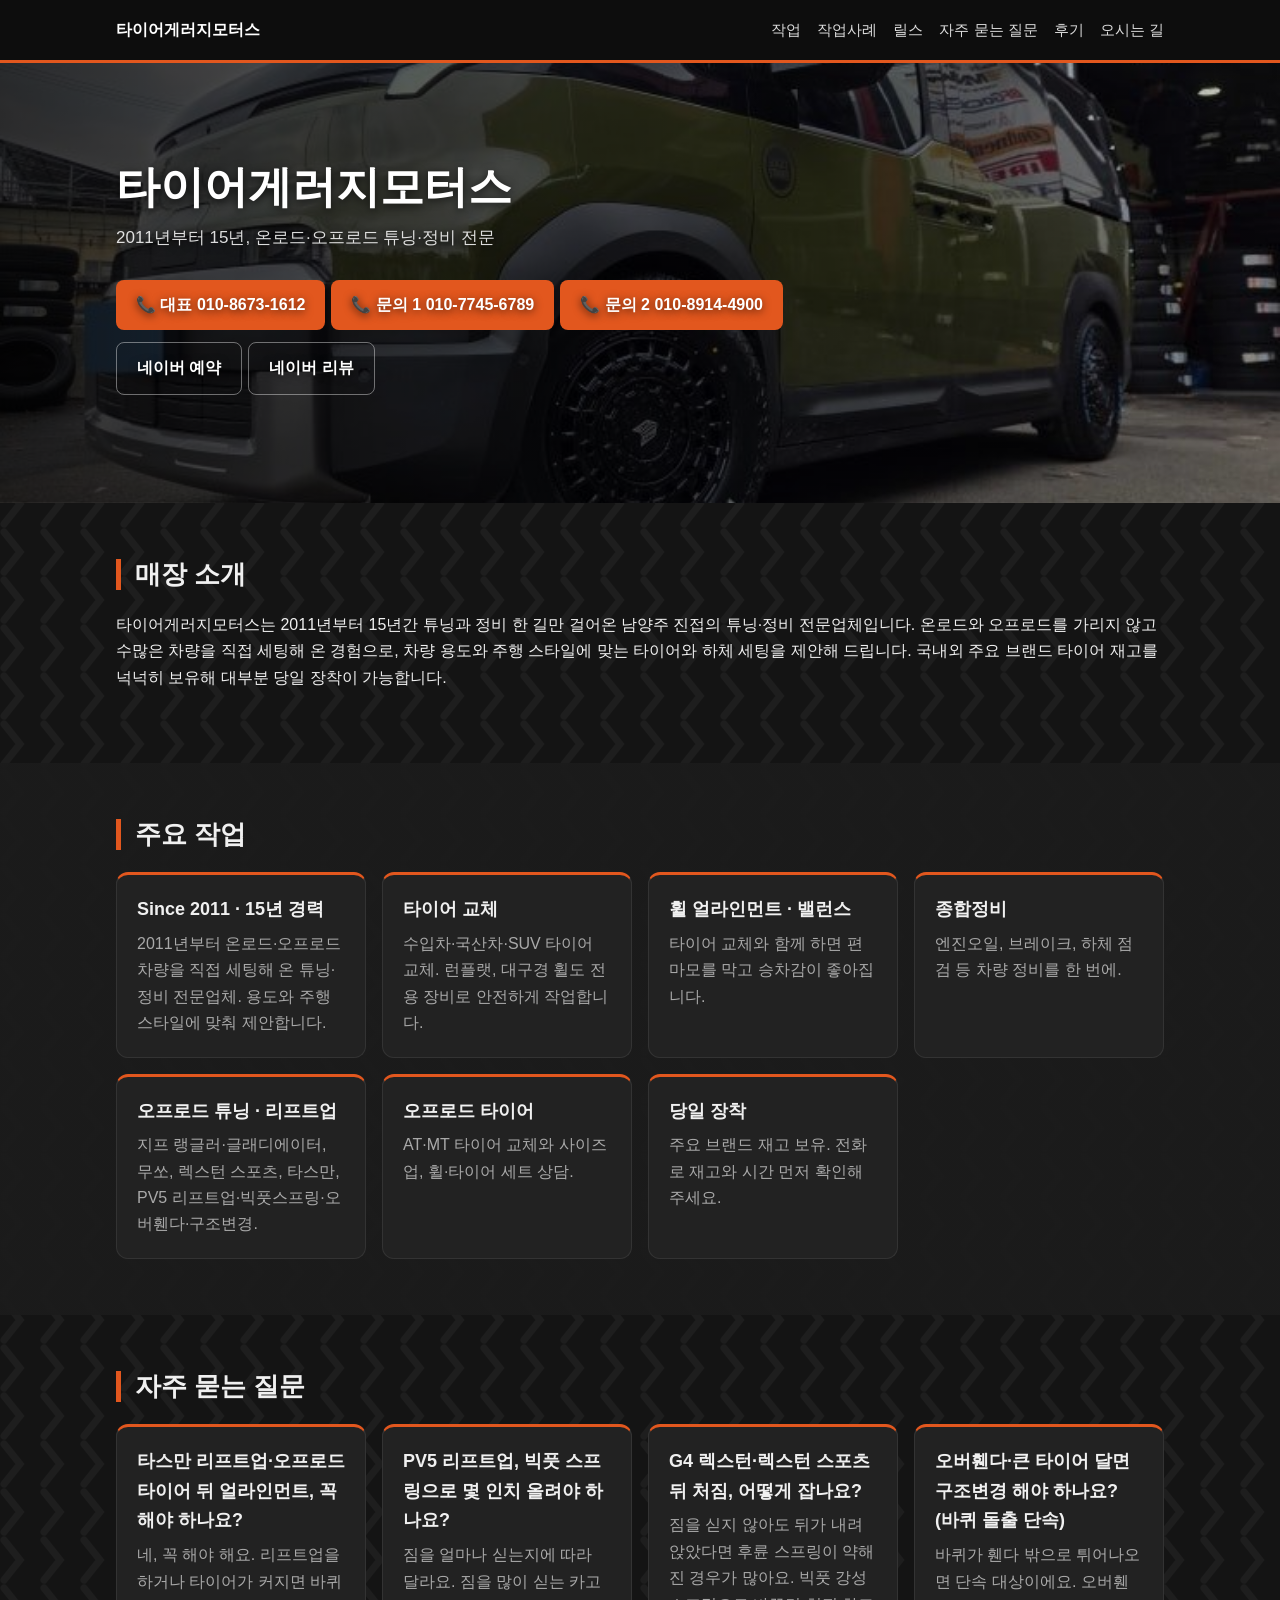
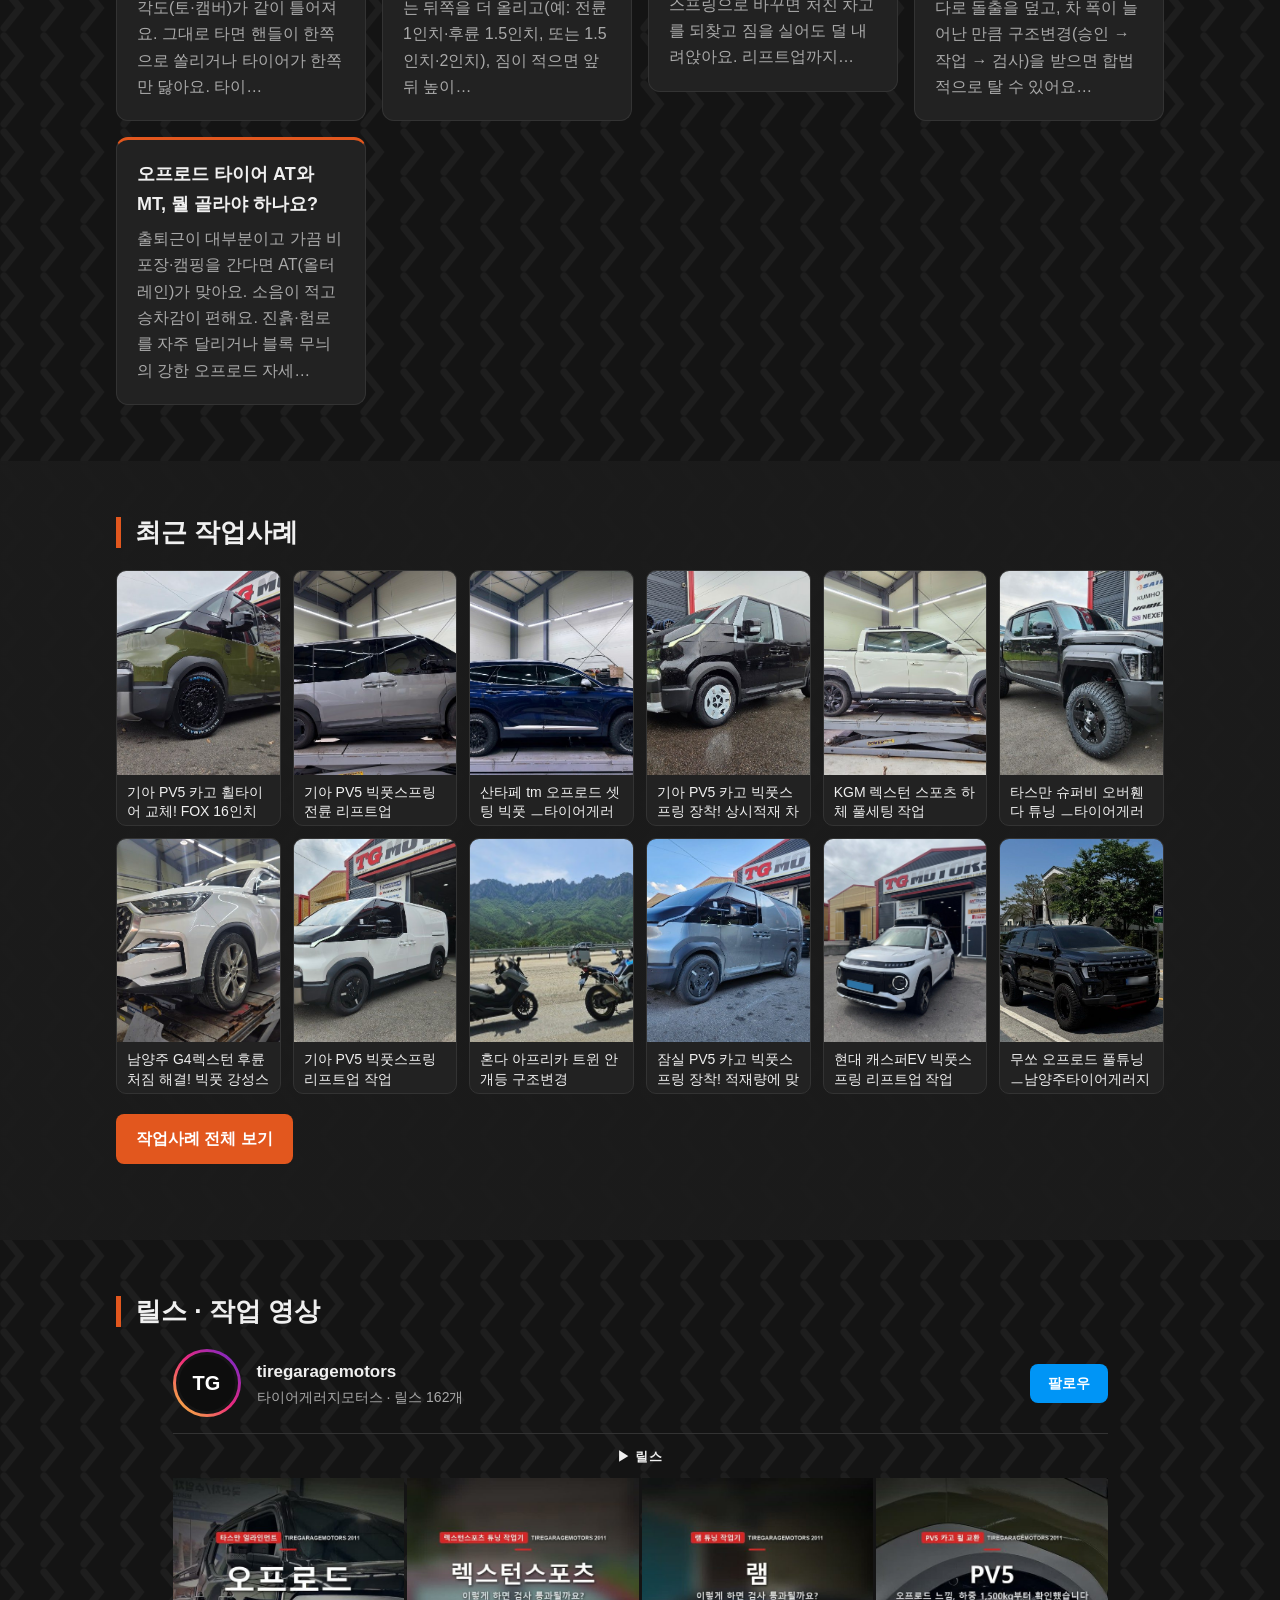
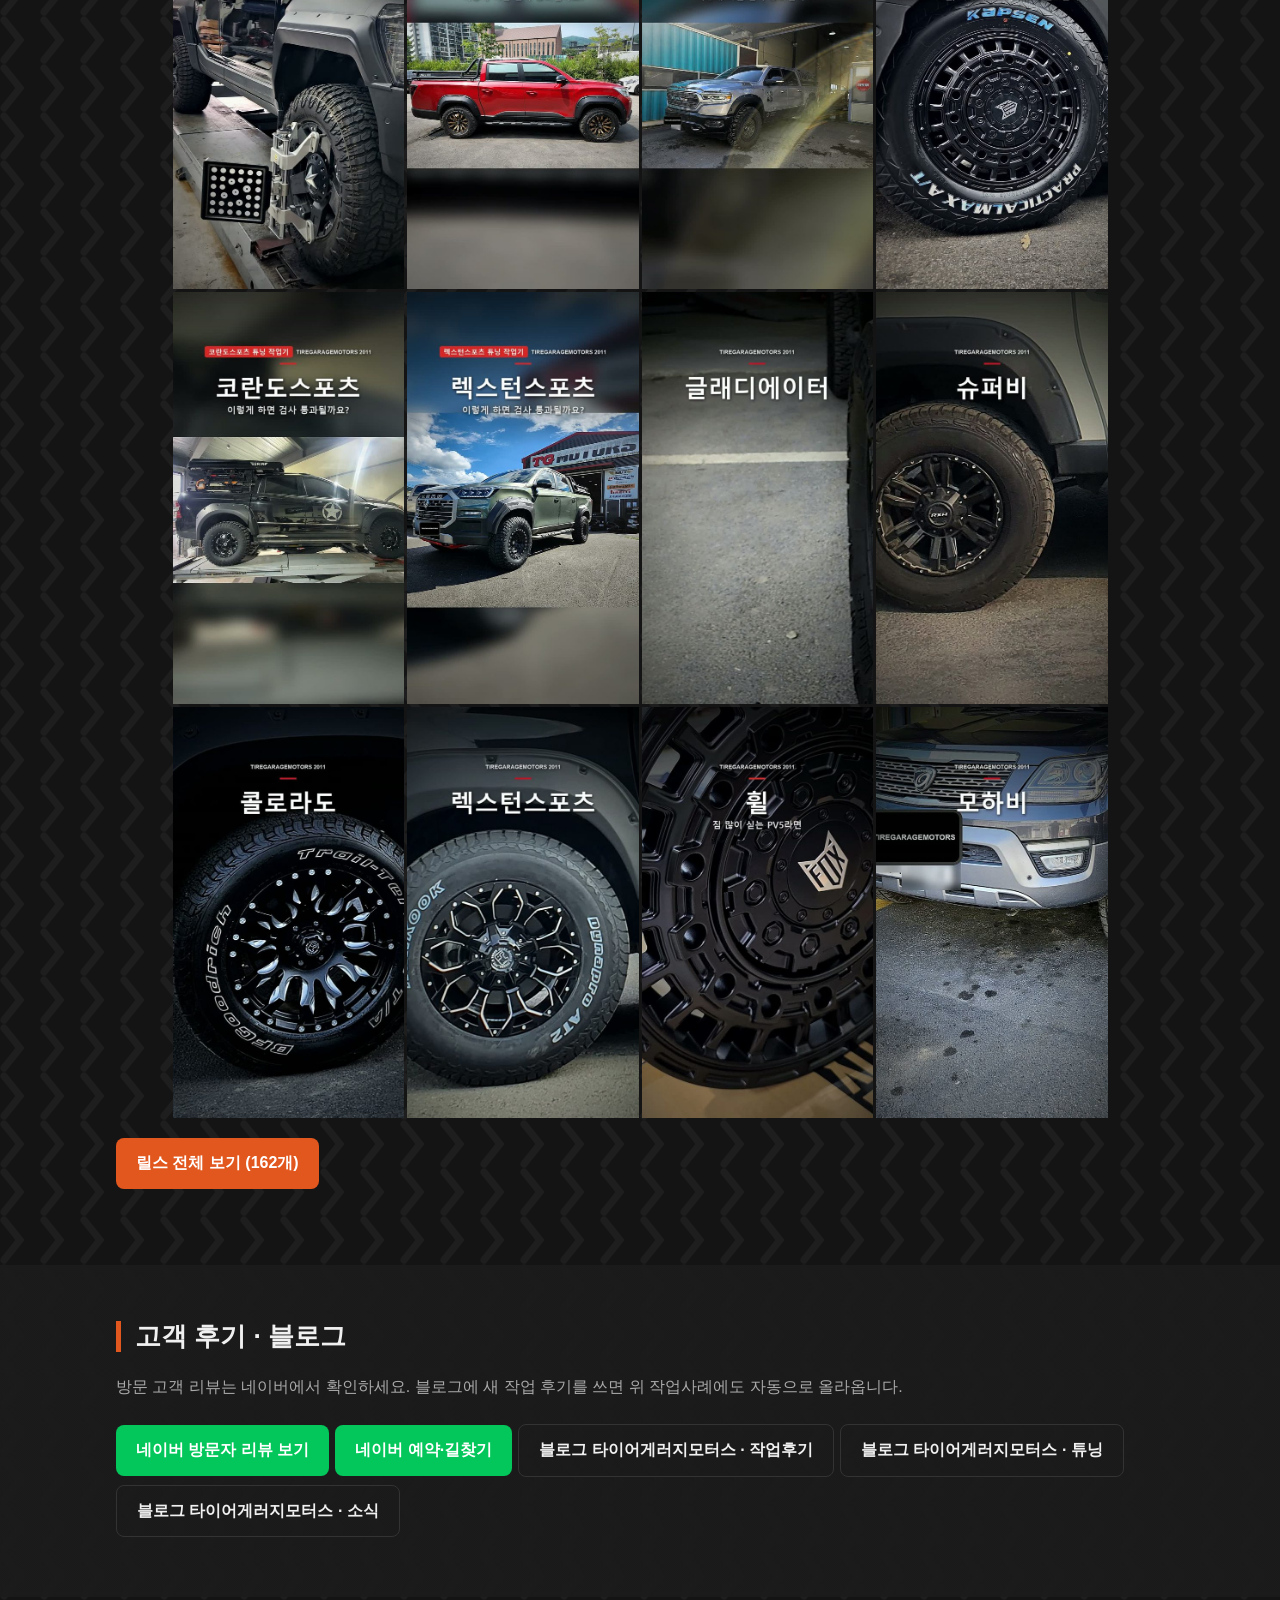
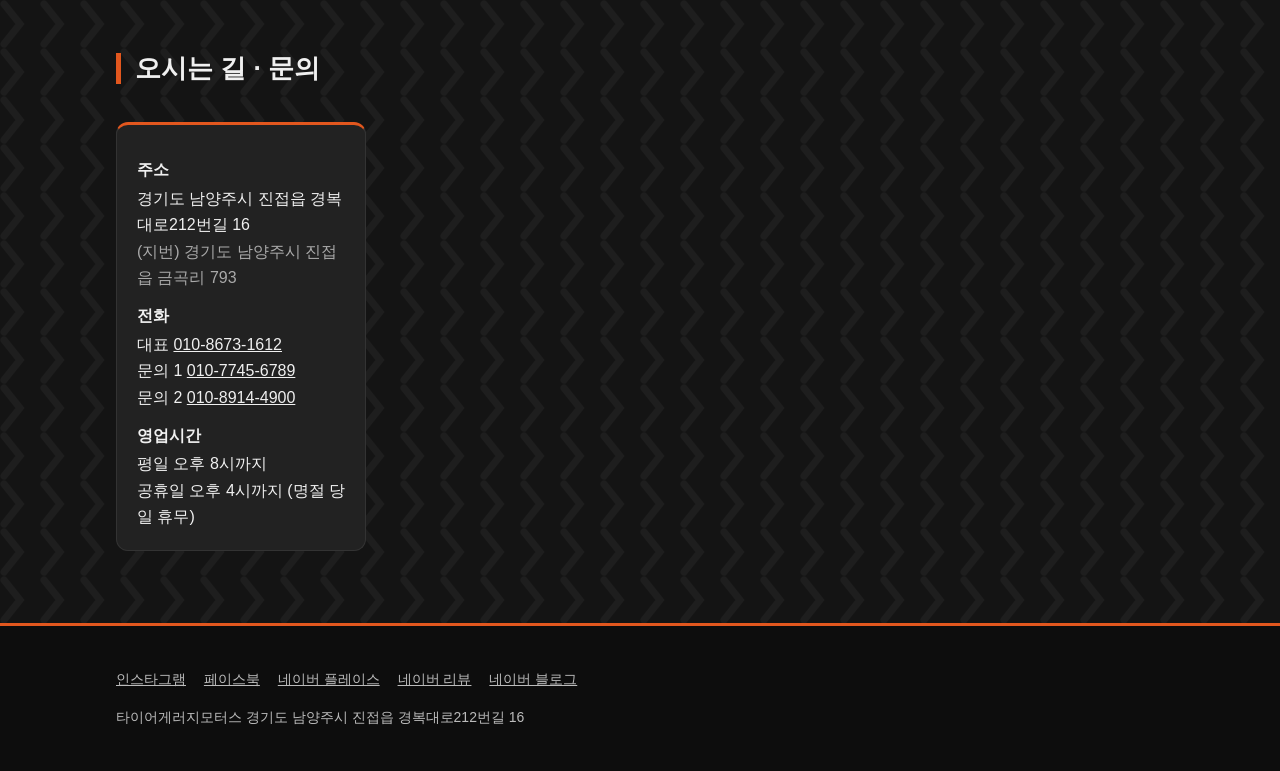
==== commit 9a5d286a: "AI 검색 노출: 릴스 제목·설명 글, 자주 묻는 질문 5개, llms.txt, 영상 구조화 데이터 Co-Authored-By: Claude Opus 5.5 <noreply@ant" ====
--- a/index.html
+++ b/index.html
@@ -63,27 +63,36 @@
 .reel-modal.on{display:flex}.reel-modal iframe{width:min(400px,94vw);height:min(720px,80vh);border:0;border-radius:12px;background:#fff}
 .reel-modal button{position:absolute;top:10px;right:14px;background:none;border:0;color:#fff;font-size:36px;cursor:pointer}
 .reel-modal a{color:#fff;font-size:14px}
+.reels.full{grid-template-columns:repeat(2,1fr);gap:18px 12px}
+@media(min-width:700px){.reels.full{grid-template-columns:repeat(4,1fr)}}
+.reels .rc h3{font-size:15px;line-height:1.4;margin:8px 0 4px}
+.reels .rc p{font-size:13px;line-height:1.5;color:var(--muted);margin:0;display:-webkit-box;-webkit-line-clamp:3;-webkit-box-orient:vertical;overflow:hidden}
+.reels .rc time{font-size:12px;color:var(--muted)}
+.guide-list a{display:block;text-decoration:none}.guide-list a:hover .card{border-color:var(--accent)}
+.answer{background:var(--card);border-left:5px solid var(--accent);border-radius:8px;padding:16px 18px;font-size:17px}
+.guide h2{font-size:21px;margin-top:34px}.guide li{margin:6px 0}.guide .faq dt{font-weight:700;margin-top:16px}.guide .faq dd{margin:4px 0 0}
 .navbtns{margin-top:20px}.navbtns .btn{background:#03c75a}.navbtns .btn.line{background:transparent;color:var(--ink);border:1px solid var(--line)}
 </style>
 </head><body>
 <header class="top"><div class="wrap"><a href="index.html">타이어게러지모터스</a>
-<nav><a href="index.html#services">작업</a><a href="posts/index.html">작업사례</a><a href="reels/index.html">릴스</a><a href="index.html#reviews">후기</a><a href="index.html#contact">오시는 길</a></nav></div></header>
+<nav><a href="index.html#services">작업</a><a href="posts/index.html">작업사례</a><a href="reels/index.html">릴스</a><a href="guide/index.html">자주 묻는 질문</a><a href="index.html#reviews">후기</a><a href="index.html#contact">오시는 길</a></nav></div></header>
 
 <div class="hero" style="background-image:linear-gradient(90deg,#000c 0%,#0008 55%,#0003 100%),url(images/blog_224493309541.jpg)"><div class="wrap">
 <h1>타이어게러지모터스</h1><p>2011년부터 15년, 온로드·오프로드 튜닝·정비 전문</p><div class="calls"><a class="btn" href="tel:010-8673-1612">📞 대표 010-8673-1612</a><a class="btn" href="tel:010-7745-6789">📞 문의 1 010-7745-6789</a><a class="btn" href="tel:010-8914-4900">📞 문의 2 010-8914-4900</a></div><a class="btn ghost" href="https://m.place.naver.com/place/1485920143/home" target="_blank" rel="noopener">네이버 예약</a><a class="btn ghost" href="https://m.place.naver.com/place/1485920143/review/visitor" target="_blank" rel="noopener">네이버 리뷰</a>
 </div></div>
 <section><div class="wrap"><h2>매장 소개</h2><p>타이어게러지모터스는 2011년부터 15년간 튜닝과 정비 한 길만 걸어온 남양주 진접의 튜닝·정비 전문업체입니다. 온로드와 오프로드를 가리지 않고 수많은 차량을 직접 세팅해 온 경험으로, 차량 용도와 주행 스타일에 맞는 타이어와 하체 세팅을 제안해 드립니다. 국내외 주요 브랜드 타이어 재고를 넉넉히 보유해 대부분 당일 장착이 가능합니다.</p></div></section>
 <section id="services"><div class="wrap"><h2>주요 작업</h2><div class="grid"><div class="card"><h3>Since 2011 · 15년 경력</h3><p>2011년부터 온로드·오프로드 차량을 직접 세팅해 온 튜닝·정비 전문업체. 용도와 주행 스타일에 맞춰 제안합니다.</p></div><div class="card"><h3>타이어 교체</h3><p>수입차·국산차·SUV 타이어 교체. 런플랫, 대구경 휠도 전용 장비로 안전하게 작업합니다.</p></div><div class="card"><h3>휠 얼라인먼트 · 밸런스</h3><p>타이어 교체와 함께 하면 편마모를 막고 승차감이 좋아집니다.</p></div><div class="card"><h3>종합정비</h3><p>엔진오일, 브레이크, 하체 점검 등 차량 정비를 한 번에.</p></div><div class="card"><h3>오프로드 튜닝 · 리프트업</h3><p>지프 랭글러·글래디에이터, 무쏘, 렉스턴 스포츠, 타스만, PV5 리프트업·빅풋스프링·오버휀다·구조변경.</p></div><div class="card"><h3>오프로드 타이어</h3><p>AT·MT 타이어 교체와 사이즈업, 휠·타이어 세트 상담.</p></div><div class="card"><h3>당일 장착</h3><p>주요 브랜드 재고 보유. 전화로 재고와 시간 먼저 확인해 주세요.</p></div></div></div></section>
+<section id="faq"><div class="wrap"><h2>자주 묻는 질문</h2><div class="grid guide-list"><a href="guide/tasman-liftup-alignment.html"><div class="card"><h3>타스만 리프트업·오프로드 타이어 뒤 얼라인먼트, 꼭 해야 하나요?</h3><p>네, 꼭 해야 해요. 리프트업을 하거나 타이어가 커지면 바퀴 각도(토·캠버)가 같이 틀어져요. 그대로 타면 핸들이 한쪽으로 쏠리거나 타이어가 한쪽만 닳아요. 타이…</p></div></a><a href="guide/pv5-bigfoot-spring-liftup.html"><div class="card"><h3>PV5 리프트업, 빅풋 스프링으로 몇 인치 올려야 하나요?</h3><p>짐을 얼마나 싣는지에 따라 달라요. 짐을 많이 싣는 카고는 뒤쪽을 더 올리고(예: 전륜 1인치·후륜 1.5인치, 또는 1.5인치·2인치), 짐이 적으면 앞뒤 높이…</p></div></a><a href="guide/rexton-rear-sag-fix.html"><div class="card"><h3>G4 렉스턴·렉스턴 스포츠 뒤 처짐, 어떻게 잡나요?</h3><p>짐을 싣지 않아도 뒤가 내려앉았다면 후륜 스프링이 약해진 경우가 많아요. 빅풋 강성 스프링으로 바꾸면 처진 차고를 되찾고 짐을 실어도 덜 내려앉아요. 리프트업까지…</p></div></a><a href="guide/overfender-structure-change.html"><div class="card"><h3>오버휀다·큰 타이어 달면 구조변경 해야 하나요? (바퀴 돌출 단속)</h3><p>바퀴가 휀다 밖으로 튀어나오면 단속 대상이에요. 오버휀다로 돌출을 덮고, 차 폭이 늘어난 만큼 구조변경(승인 → 작업 → 검사)을 받으면 합법적으로 탈 수 있어요…</p></div></a><a href="guide/offroad-tire-at-mt.html"><div class="card"><h3>오프로드 타이어 AT와 MT, 뭘 골라야 하나요?</h3><p>출퇴근이 대부분이고 가끔 비포장·캠핑을 간다면 AT(올터레인)가 맞아요. 소음이 적고 승차감이 편해요. 진흙·험로를 자주 달리거나 블록 무늬의 강한 오프로드 자세…</p></div></a></div></div></section>
 <section><div class="wrap"><h2>최근 작업사례</h2><div class="posts"><a href="https://blog.naver.com/tg_shop/224493309541" target="_blank" rel="noopener"><img src="images/blog_224493309541.jpg" alt="기아 PV5 카고 휠타이어 교체! FOX 16인치 휠 + 캡센 AT 215 70 16 장착 후기 (남양주 타이어게러지모터스)" loading="lazy"><span>기아 PV5 카고 휠타이어 교체! FOX 16인치 휠 + 캡센 AT 215 70 16 장착 후기 (남양주 타이어게러지모터스)</span></a><a href="https://blog.naver.com/wowlee1216/224413539103" target="_blank" rel="noopener"><img src="images/blog_224413539103.jpg" alt="기아 PV5 빅풋스프링 전륜 리프트업" loading="lazy"><span>기아 PV5 빅풋스프링 전륜 리프트업</span></a><a href="https://blog.naver.com/tiregarage/224324351586" target="_blank" rel="noopener"><img src="images/blog_224324351586.jpg" alt="산타페 tm 오프로드 셋팅 빅풋 ㅡ타이어게러지모터스" loading="lazy"><span>산타페 tm 오프로드 셋팅 빅풋 ㅡ타이어게러지모터스</span></a><a href="https://blog.naver.com/tg_shop/224491828330" target="_blank" rel="noopener"><img src="images/blog_224491828330.jpg" alt="기아 PV5 카고 빅풋스프링 장착! 상시적재 차량 보강 작업｜남양주 타이어게러지모터스" loading="lazy"><span>기아 PV5 카고 빅풋스프링 장착! 상시적재 차량 보강 작업｜남양주 타이어게러지모터스</span></a><a href="https://blog.naver.com/wowlee1216/224413522799" target="_blank" rel="noopener"><img src="images/blog_224413522799.jpg" alt="KGM 렉스턴 스포츠 하체 풀세팅 작업" loading="lazy"><span>KGM 렉스턴 스포츠 하체 풀세팅 작업</span></a><a href="https://blog.naver.com/tiregarage/224303916320" target="_blank" rel="noopener"><img src="images/blog_224303916320.jpg" alt="타스만 슈퍼비 오버휀다 튜닝 ㅡ타이어게러지모터스" loading="lazy"><span>타스만 슈퍼비 오버휀다 튜닝 ㅡ타이어게러지모터스</span></a><a href="https://blog.naver.com/tg_shop/224491385945" target="_blank" rel="noopener"><img src="images/blog_224491385945.jpg" alt="남양주 G4렉스턴 후륜 처짐 해결! 빅풋 강성스프링 보강 장착 후기" loading="lazy"><span>남양주 G4렉스턴 후륜 처짐 해결! 빅풋 강성스프링 보강 장착 후기</span></a><a href="https://blog.naver.com/wowlee1216/224413500190" target="_blank" rel="noopener"><img src="images/blog_224413500190.jpg" alt="기아 PV5 빅풋스프링 리프트업 작업" loading="lazy"><span>기아 PV5 빅풋스프링 리프트업 작업</span></a><a href="https://blog.naver.com/tiregarage/224298144781" target="_blank" rel="noopener"><img src="images/blog_224298144781.jpg" alt="혼다 아프리카 트윈 안개등 구조변경" loading="lazy"><span>혼다 아프리카 트윈 안개등 구조변경</span></a><a href="https://blog.naver.com/tg_shop/224490286723" target="_blank" rel="noopener"><img src="images/blog_224490286723.jpg" alt="잠실 PV5 카고 빅풋스프링 장착! 적재량에 맞춘 최적의 차고 세팅" loading="lazy"><span>잠실 PV5 카고 빅풋스프링 장착! 적재량에 맞춘 최적의 차고 세팅</span></a><a href="https://blog.naver.com/wowlee1216/224413478955" target="_blank" rel="noopener"><img src="images/blog_224413478955.jpg" alt="현대 캐스퍼EV 빅풋스프링 리프트업 작업" loading="lazy"><span>현대 캐스퍼EV 빅풋스프링 리프트업 작업</span></a><a href="https://blog.naver.com/tiregarage/224297983283" target="_blank" rel="noopener"><img src="images/blog_224297983283.jpg" alt="무쏘 오프로드 풀튜닝 ㅡ남양주타이어게러지모터스" loading="lazy"><span>무쏘 오프로드 풀튜닝 ㅡ남양주타이어게러지모터스</span></a></div><p style="margin-top:16px"><a class="btn" href="posts/index.html">작업사례 전체 보기</a></p></div></section>
 <section id="reels"><div class="wrap"><h2>릴스 · 작업 영상</h2><div class="ig"><div class="ig-head"><div class="ig-av"><span>TG</span></div>
-<div><div class="ig-name">tiregaragemotors</div><div class="ig-sub">타이어게러지모터스 · 릴스 118개</div></div><a class="ig-follow" href="https://www.instagram.com/tiregaragemotors/" target="_blank" rel="noopener">팔로우</a></div>
-<div class="ig-tab">▶ 릴스</div><div class="reels"><a href="https://www.instagram.com/reel/DethhdsBvwY/" data-code="DethhdsBvwY" target="_blank" rel="noopener"><img src="images/reel_DethhdsBvwY.jpg" alt="타이어게러지모터스 작업 영상" loading="lazy"><span>▷ 0</span></a><a href="https://www.instagram.com/reel/Deq-ktqvpA-/" data-code="Deq-ktqvpA-" target="_blank" rel="noopener"><img src="images/reel_Deq-ktqvpA-.jpg" alt="타이어게러지모터스 작업 영상" loading="lazy"><span>▷ 0</span></a><a href="https://www.instagram.com/reel/DeZGjCUvMCb/" data-code="DeZGjCUvMCb" target="_blank" rel="noopener"><img src="images/reel_DeZGjCUvMCb.jpg" alt="타이어게러지모터스 작업 영상" loading="lazy"><span>▷ 637</span></a><a href="https://www.instagram.com/reel/DeWIaCUgu1M/" data-code="DeWIaCUgu1M" target="_blank" rel="noopener"><img src="images/reel_DeWIaCUgu1M.jpg" alt="타이어게러지모터스 작업 영상" loading="lazy"><span>▷ 2691</span></a><a href="https://www.instagram.com/reel/DeQ7VQbBtxc/" data-code="DeQ7VQbBtxc" target="_blank" rel="noopener"><img src="images/reel_DeQ7VQbBtxc.jpg" alt="타이어게러지모터스 작업 영상" loading="lazy"><span>▷ 5727</span></a><a href="https://www.instagram.com/reel/DeHHHT3udia/" data-code="DeHHHT3udia" target="_blank" rel="noopener"><img src="images/reel_DeHHHT3udia.jpg" alt="타이어게러지모터스 작업 영상" loading="lazy"><span>▷ 628</span></a><a href="https://www.instagram.com/reel/DeGjYjWMdlK/" data-code="DeGjYjWMdlK" target="_blank" rel="noopener"><img src="images/reel_DeGjYjWMdlK.jpg" alt="타이어게러지모터스 작업 영상" loading="lazy"><span>▷ 1.1만</span></a><a href="https://www.instagram.com/reel/DeBf7mhhvC2/" data-code="DeBf7mhhvC2" target="_blank" rel="noopener"><img src="images/reel_DeBf7mhhvC2.jpg" alt="타이어게러지모터스 작업 영상" loading="lazy"><span>▷ 772</span></a><a href="https://www.instagram.com/reel/DeBMjchueJL/" data-code="DeBMjchueJL" target="_blank" rel="noopener"><img src="images/reel_DeBMjchueJL.jpg" alt="타이어게러지모터스 작업 영상" loading="lazy"><span>▷ 1340</span></a><a href="https://www.instagram.com/reel/Dd_3Z5jhGRx/" data-code="Dd_3Z5jhGRx" target="_blank" rel="noopener"><img src="images/reel_Dd_3Z5jhGRx.jpg" alt="타이어게러지모터스 작업 영상" loading="lazy"><span>▷ 1276</span></a><a href="https://www.instagram.com/reel/Dd6kiVxNG_Z/" data-code="Dd6kiVxNG_Z" target="_blank" rel="noopener"><img src="images/reel_Dd6kiVxNG_Z.jpg" alt="타이어게러지모터스 작업 영상" loading="lazy"><span>▷ 888</span></a><a href="https://www.instagram.com/reel/Dd6TvMMpeRl/" data-code="Dd6TvMMpeRl" target="_blank" rel="noopener"><img src="images/reel_Dd6TvMMpeRl.jpg" alt="타이어게러지모터스 작업 영상" loading="lazy"><span>▷ 8500</span></a></div></div>
+<div><div class="ig-name">tiregaragemotors</div><div class="ig-sub">타이어게러지모터스 · 릴스 162개</div></div><a class="ig-follow" href="https://www.instagram.com/tiregaragemotors/" target="_blank" rel="noopener">팔로우</a></div>
+<div class="ig-tab">▶ 릴스</div><div class="reels"><a href="https://www.instagram.com/reel/DgQvceDJLHp/" data-code="DgQvceDJLHp" target="_blank" rel="noopener" title="타스만 X-PRO 4륜 얼라인먼트, 머드 타이어 세팅 후 앞뒤 각도 맞추기"><img src="images/reel_DgQvceDJLHp.jpg" alt="타스만 X-PRO 4륜 얼라인먼트, 머드 타이어 세팅 후 앞뒤 각도 맞추기 - 타이어게러지모터스 릴스" loading="lazy"></a><a href="https://www.instagram.com/reel/DgPk9A0h0px/" data-code="DgPk9A0h0px" target="_blank" rel="noopener" title="렉스턴스포츠 칸 · 슈퍼비 V1 오버휀다, 구변까지 3단계"><img src="images/reel_DgPk9A0h0px.jpg" alt="렉스턴스포츠 칸 · 슈퍼비 V1 오버휀다, 구변까지 3단계 - 타이어게러지모터스 릴스" loading="lazy"></a><a href="https://www.instagram.com/reel/DgOqjXPNOY4/" data-code="DgOqjXPNOY4" target="_blank" rel="noopener" title="램 픽업 · 35인치 맞춤 오버휀다, 승인부터 검사까지 3단계"><img src="images/reel_DgOqjXPNOY4.jpg" alt="램 픽업 · 35인치 맞춤 오버휀다, 승인부터 검사까지 3단계 - 타이어게러지모터스 릴스" loading="lazy"></a><a href="https://www.instagram.com/reel/DgOJvLgMAQK/" data-code="DgOJvLgMAQK" target="_blank" rel="noopener" title="PV5 카고 휠 교환 · AT 타이어 장착, 영국 FOX 16인치 + 215/70R16"><img src="images/reel_DgOJvLgMAQK.jpg" alt="PV5 카고 휠 교환 · AT 타이어 장착, 영국 FOX 16인치 + 215/70R16 - 타이어게러지모터스 릴스" loading="lazy"></a><a href="https://www.instagram.com/reel/DgNAKGegc4m/" data-code="DgNAKGegc4m" target="_blank" rel="noopener" title="코란도스포츠 · 리프트업 슈퍼비 오버휀다, 3단계 구변까지"><img src="images/reel_DgNAKGegc4m.jpg" alt="코란도스포츠 · 리프트업 슈퍼비 오버휀다, 3단계 구변까지 - 타이어게러지모터스 릴스" loading="lazy"></a><a href="https://www.instagram.com/reel/DgMFuORqGYj/" data-code="DgMFuORqGYj" target="_blank" rel="noopener" title="렉스턴스포츠 칸 · 리프트업 바디업, 5가지만 바꿨습니다"><img src="images/reel_DgMFuORqGYj.jpg" alt="렉스턴스포츠 칸 · 리프트업 바디업, 5가지만 바꿨습니다 - 타이어게러지모터스 릴스" loading="lazy"></a><a href="https://www.instagram.com/reel/DgKbXuVAlpc/" data-code="DgKbXuVAlpc" target="_blank" rel="noopener" title="글래디에이터 · 바퀴 돌출 단속, 오버휀다 폭 구변 3단계"><img src="images/reel_DgKbXuVAlpc.jpg" alt="글래디에이터 · 바퀴 돌출 단속, 오버휀다 폭 구변 3단계 - 타이어게러지모터스 릴스" loading="lazy"></a><a href="https://www.instagram.com/reel/DgKIeBUqOEW/" data-code="DgKIeBUqOEW" target="_blank" rel="noopener" title="렉스턴스포츠 · 휠 돌출 슈퍼비 오버휀다, 폭 구조변경 3단계"><img src="images/reel_DgKIeBUqOEW.jpg" alt="렉스턴스포츠 · 휠 돌출 슈퍼비 오버휀다, 폭 구조변경 3단계 - 타이어게러지모터스 릴스" loading="lazy"></a><a href="https://www.instagram.com/reel/DgH2pEnDqah/" data-code="DgH2pEnDqah" target="_blank" rel="noopener" title="콜로라도 · 17인치 BF T/A 오버휀다, 구조변경 3단계"><img src="images/reel_DgH2pEnDqah.jpg" alt="콜로라도 · 17인치 BF T/A 오버휀다, 구조변경 3단계 - 타이어게러지모터스 릴스" loading="lazy"></a><a href="https://www.instagram.com/reel/DgG8OPllTL2/" data-code="DgG8OPllTL2" target="_blank" rel="noopener" title="렉스턴스포츠 · 32인치 리프트업, 3단계로 오버휀다 구변까지"><img src="images/reel_DgG8OPllTL2.jpg" alt="렉스턴스포츠 · 32인치 리프트업, 3단계로 오버휀다 구변까지 - 타이어게러지모터스 릴스" loading="lazy"></a><a href="https://www.instagram.com/reel/DgFZlJzDOhN/" data-code="DgFZlJzDOhN" target="_blank" rel="noopener" title="PV5 휠 · 짐 싣는 차라면 하중부터, 영국 FOX 정품 ADV 16인치 1,500kg"><img src="images/reel_DgFZlJzDOhN.jpg" alt="PV5 휠 · 짐 싣는 차라면 하중부터, 영국 FOX 정품 ADV 16인치 1,500kg - 타이어게러지모터스 릴스" loading="lazy"></a><a href="https://www.instagram.com/reel/DgFRs74jwYj/" data-code="DgFRs74jwYj" target="_blank" rel="noopener" title="모하비 · 리프트업 바디업, 높이 넓이 구조변경 3단계"><img src="images/reel_DgFRs74jwYj.jpg" alt="모하비 · 리프트업 바디업, 높이 넓이 구조변경 3단계 - 타이어게러지모터스 릴스" loading="lazy"></a></div></div>
 <div class="reel-modal" id="reelModal"><button aria-label="닫기">×</button><iframe title="인스타그램 릴스" allow="autoplay; encrypted-media" allowfullscreen></iframe><a target="_blank" rel="noopener">인스타그램에서 보기 ›</a></div>
 <script>(function(){var m=document.getElementById('reelModal'),f=m.querySelector('iframe'),l=m.querySelector('a');
 function close(){m.classList.remove('on');f.src='about:blank'}
 document.querySelectorAll('.reels a').forEach(function(a){a.addEventListener('click',function(e){e.preventDefault();
 f.src='https://www.instagram.com/reel/'+a.dataset.code+'/embed/captioned/';l.href=a.href;m.classList.add('on')})});
-m.addEventListener('click',function(e){if(e.target!==f&&e.target!==l)close()});document.addEventListener('keydown',function(e){if(e.key==='Escape')close()})})();</script><p style="margin-top:16px"><a class="btn" href="reels/index.html">릴스 전체 보기 (118개)</a></p></div></section>
+m.addEventListener('click',function(e){if(e.target!==f&&e.target!==l)close()});document.addEventListener('keydown',function(e){if(e.key==='Escape')close()})})();</script><p style="margin-top:16px"><a class="btn" href="reels/index.html">릴스 전체 보기 (162개)</a></p></div></section>
 <section id="reviews"><div class="wrap"><h2>고객 후기 · 블로그</h2><p class="muted">방문 고객 리뷰는 네이버에서 확인하세요. 블로그에 새 작업 후기를 쓰면 위 작업사례에도 자동으로 올라옵니다.</p><div class="navbtns"><a class="btn" href="https://m.place.naver.com/place/1485920143/review/visitor" target="_blank" rel="noopener">네이버 방문자 리뷰 보기</a><a class="btn" href="https://m.place.naver.com/place/1485920143/home" target="_blank" rel="noopener">네이버 예약·길찾기</a><a class="btn line" href="https://blog.naver.com/tg_shop" target="_blank" rel="noopener">블로그 타이어게러지모터스 · 작업후기</a><a class="btn line" href="https://blog.naver.com/tiregarage" target="_blank" rel="noopener">블로그 타이어게러지모터스 · 튜닝</a><a class="btn line" href="https://blog.naver.com/wowlee1216" target="_blank" rel="noopener">블로그 타이어게러지모터스 · 소식</a></div></div></section>
 <section id="contact"><div class="wrap"><h2>오시는 길 · 문의</h2>
 <div class="grid"><dl class="info card"><dt>주소</dt><dd>경기도 남양주시 진접읍 경복대로212번길 16<br><span class="muted">(지번) 경기도 남양주시 진접읍 금곡리 793</span></dd><dt>전화</dt><dd>대표 <a href="tel:010-8673-1612">010-8673-1612</a><br>문의 1 <a href="tel:010-7745-6789">010-7745-6789</a><br>문의 2 <a href="tel:010-8914-4900">010-8914-4900</a></dd><dt>영업시간</dt><dd>평일 오후 8시까지<br>공휴일 오후 4시까지 (명절 당일 휴무)</dd></dl><iframe class="map" loading="lazy" title="지도" src="https://www.google.com/maps?q=경기도 남양주시 진접읍 경복대로212번길 16&output=embed"></iframe></div></div></section>
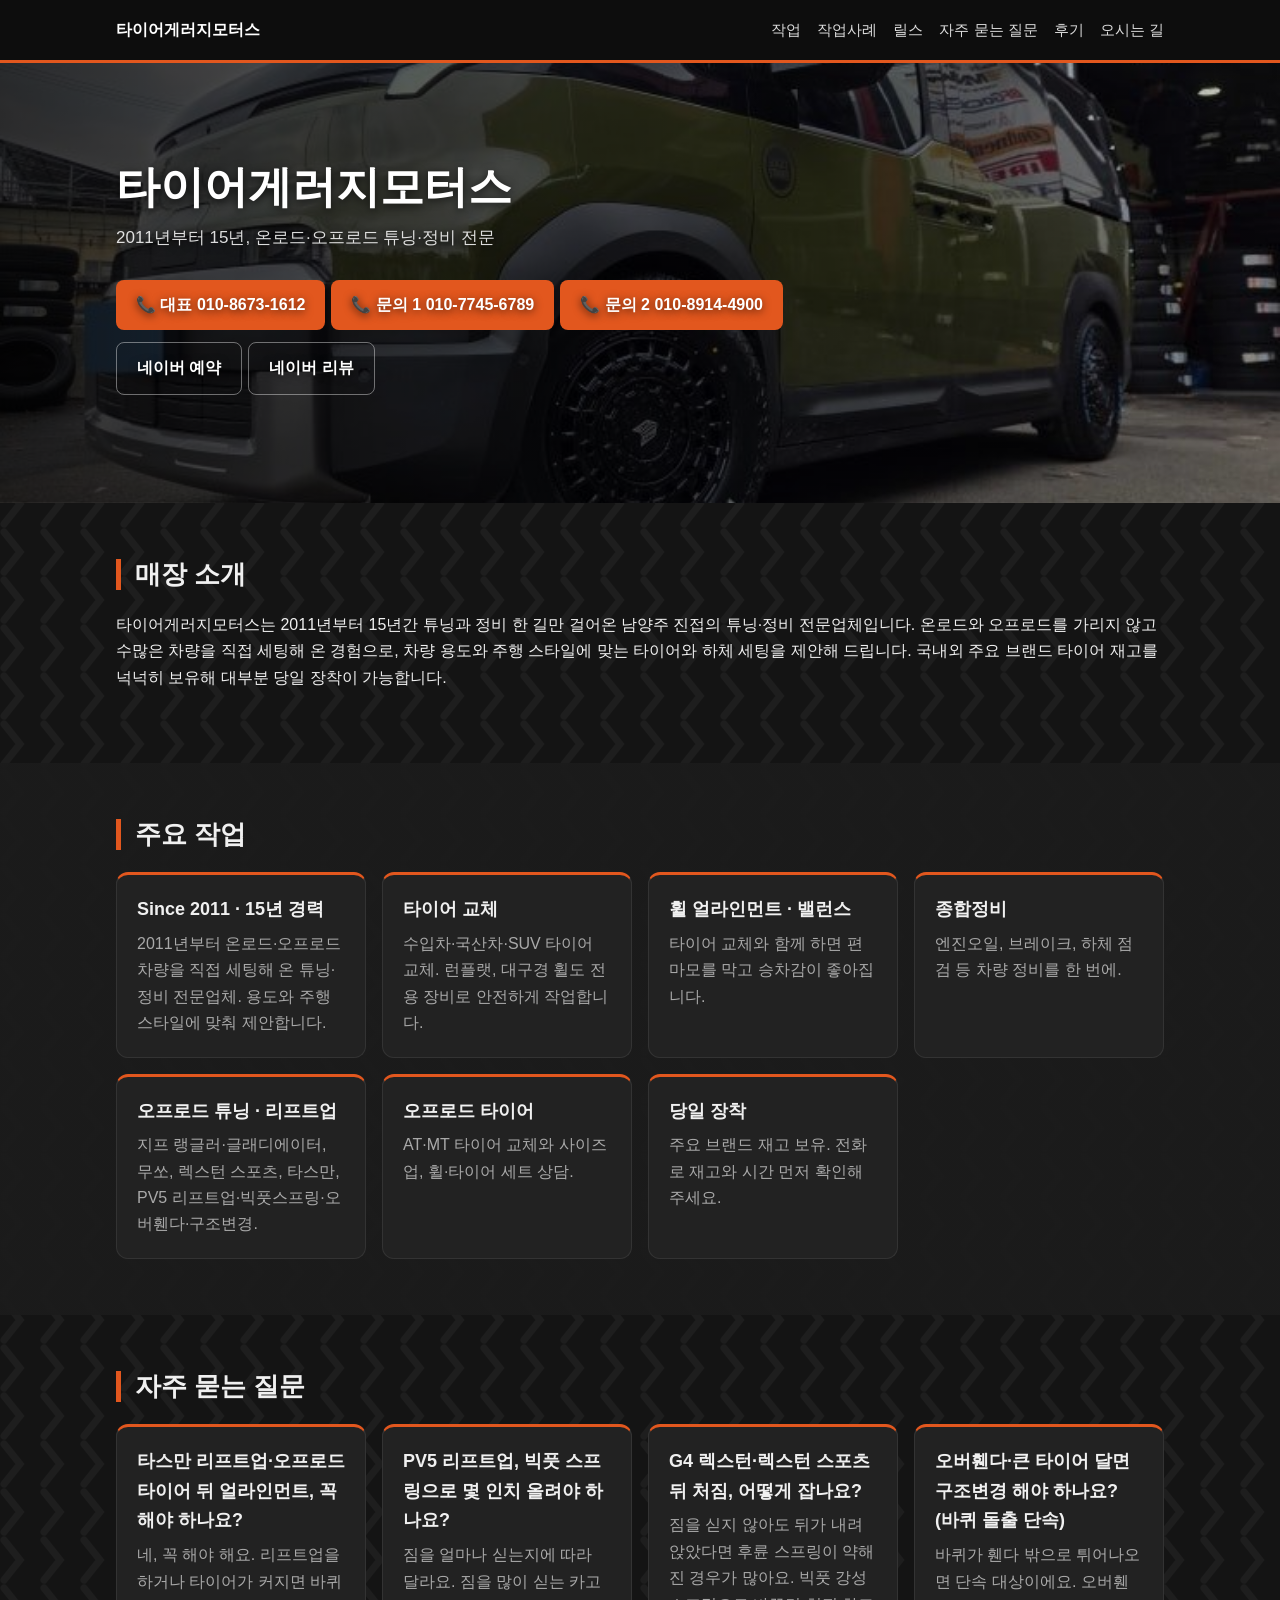
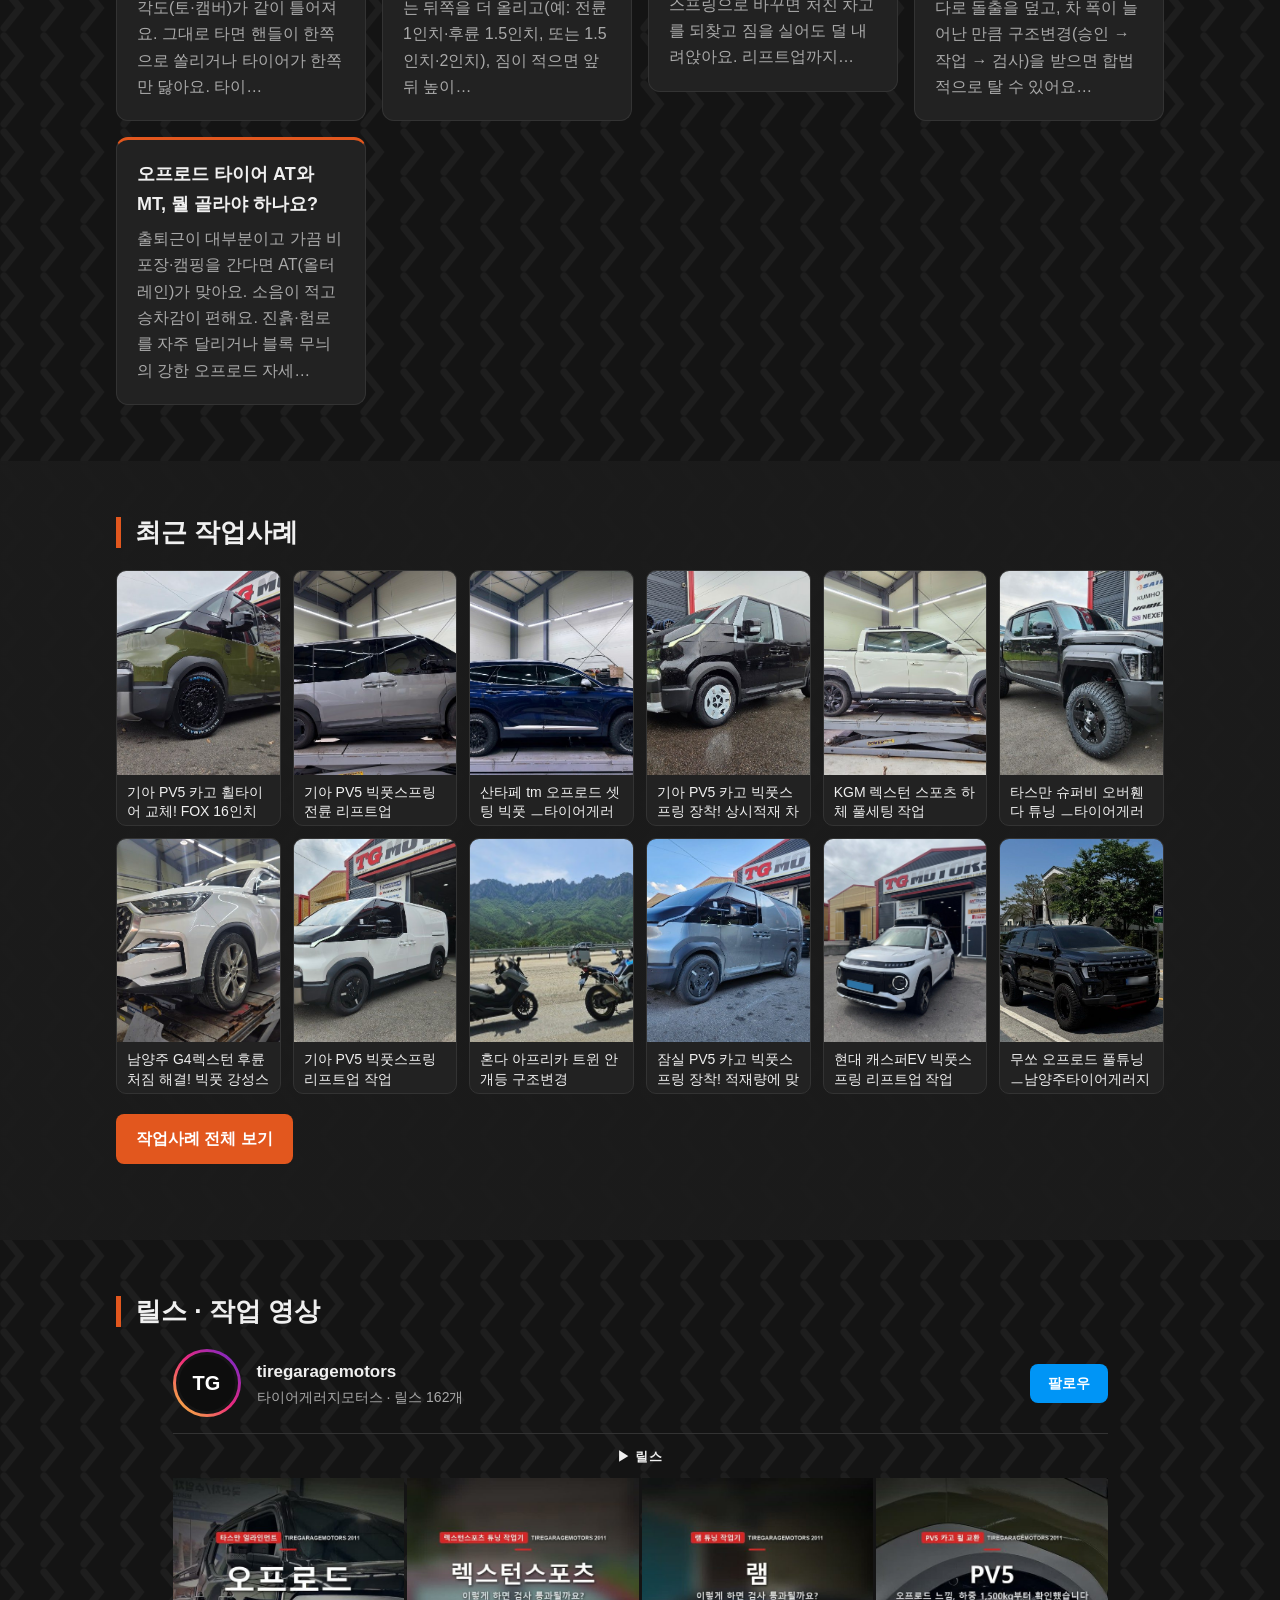
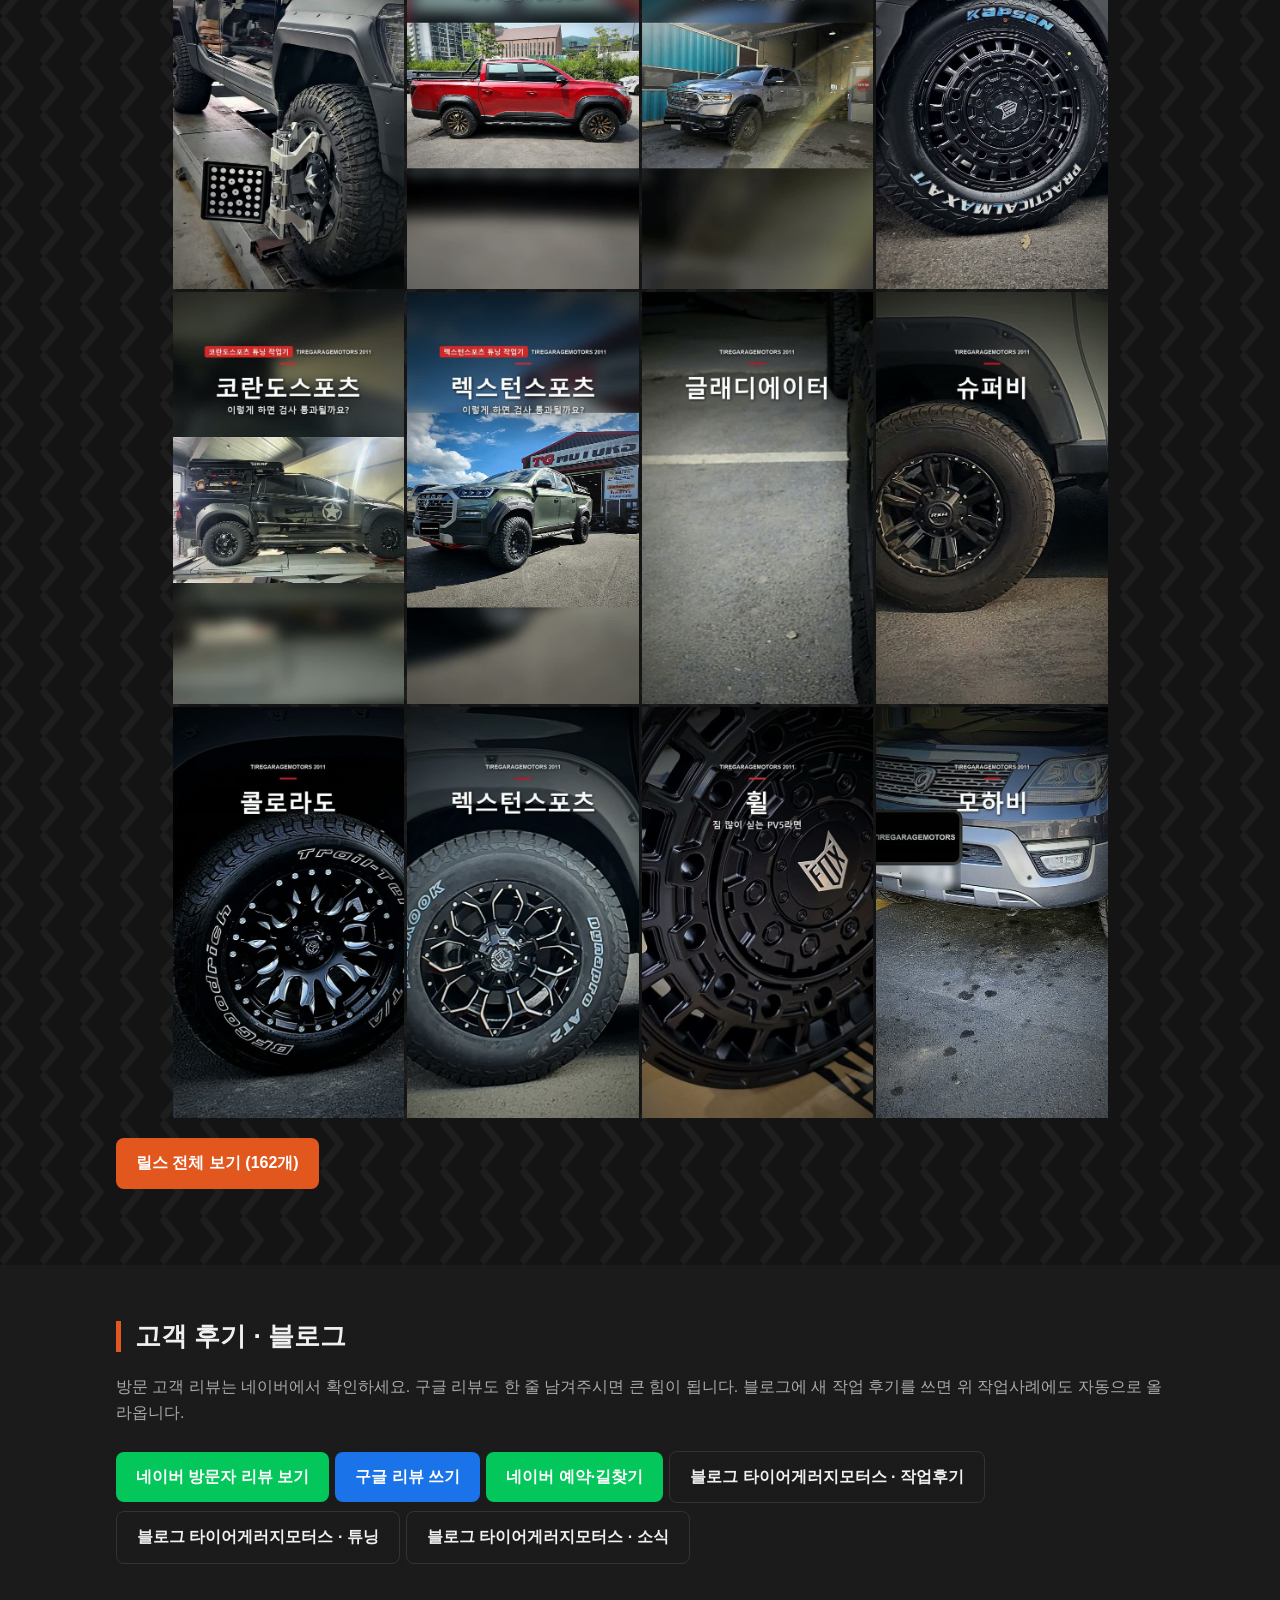
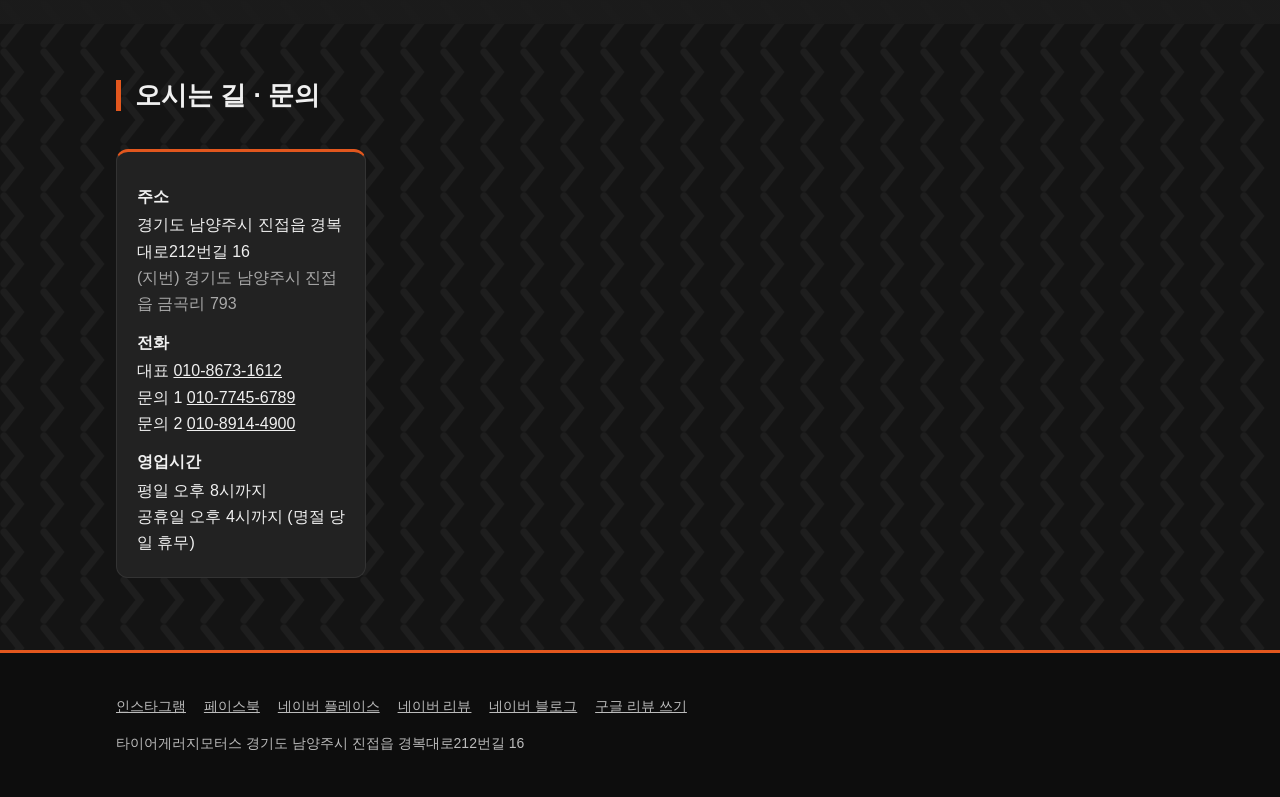
==== commit dce29160: "구글 리뷰 쓰기 버튼 Co-Authored-By: Claude Opus 5.5 <noreply@anthropic.com>" ====
--- a/index.html
+++ b/index.html
@@ -71,7 +71,7 @@
 .guide-list a{display:block;text-decoration:none}.guide-list a:hover .card{border-color:var(--accent)}
 .answer{background:var(--card);border-left:5px solid var(--accent);border-radius:8px;padding:16px 18px;font-size:17px}
 .guide h2{font-size:21px;margin-top:34px}.guide li{margin:6px 0}.guide .faq dt{font-weight:700;margin-top:16px}.guide .faq dd{margin:4px 0 0}
-.navbtns{margin-top:20px}.navbtns .btn{background:#03c75a}.navbtns .btn.line{background:transparent;color:var(--ink);border:1px solid var(--line)}
+.navbtns{margin-top:20px}.navbtns .btn{background:#03c75a}.navbtns .btn.google{background:#1a73e8}.navbtns .btn.line{background:transparent;color:var(--ink);border:1px solid var(--line)}
 </style>
 </head><body>
 <header class="top"><div class="wrap"><a href="index.html">타이어게러지모터스</a>
@@ -93,8 +93,8 @@
 document.querySelectorAll('.reels a').forEach(function(a){a.addEventListener('click',function(e){e.preventDefault();
 f.src='https://www.instagram.com/reel/'+a.dataset.code+'/embed/captioned/';l.href=a.href;m.classList.add('on')})});
 m.addEventListener('click',function(e){if(e.target!==f&&e.target!==l)close()});document.addEventListener('keydown',function(e){if(e.key==='Escape')close()})})();</script><p style="margin-top:16px"><a class="btn" href="reels/index.html">릴스 전체 보기 (162개)</a></p></div></section>
-<section id="reviews"><div class="wrap"><h2>고객 후기 · 블로그</h2><p class="muted">방문 고객 리뷰는 네이버에서 확인하세요. 블로그에 새 작업 후기를 쓰면 위 작업사례에도 자동으로 올라옵니다.</p><div class="navbtns"><a class="btn" href="https://m.place.naver.com/place/1485920143/review/visitor" target="_blank" rel="noopener">네이버 방문자 리뷰 보기</a><a class="btn" href="https://m.place.naver.com/place/1485920143/home" target="_blank" rel="noopener">네이버 예약·길찾기</a><a class="btn line" href="https://blog.naver.com/tg_shop" target="_blank" rel="noopener">블로그 타이어게러지모터스 · 작업후기</a><a class="btn line" href="https://blog.naver.com/tiregarage" target="_blank" rel="noopener">블로그 타이어게러지모터스 · 튜닝</a><a class="btn line" href="https://blog.naver.com/wowlee1216" target="_blank" rel="noopener">블로그 타이어게러지모터스 · 소식</a></div></div></section>
+<section id="reviews"><div class="wrap"><h2>고객 후기 · 블로그</h2><p class="muted">방문 고객 리뷰는 네이버에서 확인하세요. 구글 리뷰도 한 줄 남겨주시면 큰 힘이 됩니다. 블로그에 새 작업 후기를 쓰면 위 작업사례에도 자동으로 올라옵니다.</p><div class="navbtns"><a class="btn" href="https://m.place.naver.com/place/1485920143/review/visitor" target="_blank" rel="noopener">네이버 방문자 리뷰 보기</a><a class="btn google" href="https://search.google.com/local/writereview?placeid=ChIJURJwHrvJfDURxb4zpCA3Q0M" target="_blank" rel="noopener">구글 리뷰 쓰기</a><a class="btn" href="https://m.place.naver.com/place/1485920143/home" target="_blank" rel="noopener">네이버 예약·길찾기</a><a class="btn line" href="https://blog.naver.com/tg_shop" target="_blank" rel="noopener">블로그 타이어게러지모터스 · 작업후기</a><a class="btn line" href="https://blog.naver.com/tiregarage" target="_blank" rel="noopener">블로그 타이어게러지모터스 · 튜닝</a><a class="btn line" href="https://blog.naver.com/wowlee1216" target="_blank" rel="noopener">블로그 타이어게러지모터스 · 소식</a></div></div></section>
 <section id="contact"><div class="wrap"><h2>오시는 길 · 문의</h2>
 <div class="grid"><dl class="info card"><dt>주소</dt><dd>경기도 남양주시 진접읍 경복대로212번길 16<br><span class="muted">(지번) 경기도 남양주시 진접읍 금곡리 793</span></dd><dt>전화</dt><dd>대표 <a href="tel:010-8673-1612">010-8673-1612</a><br>문의 1 <a href="tel:010-7745-6789">010-7745-6789</a><br>문의 2 <a href="tel:010-8914-4900">010-8914-4900</a></dd><dt>영업시간</dt><dd>평일 오후 8시까지<br>공휴일 오후 4시까지 (명절 당일 휴무)</dd></dl><iframe class="map" loading="lazy" title="지도" src="https://www.google.com/maps?q=경기도 남양주시 진접읍 경복대로212번길 16&output=embed"></iframe></div></div></section>
-<footer><div class="wrap"><p><a href="https://www.instagram.com/tiregaragemotors/" rel="noopener" target="_blank">인스타그램</a> <a href="https://www.facebook.com/profile.php?id=100068261047558" rel="noopener" target="_blank">페이스북</a> <a href="https://m.place.naver.com/place/1485920143/home" rel="noopener" target="_blank">네이버 플레이스</a> <a href="https://m.place.naver.com/place/1485920143/review/visitor" rel="noopener" target="_blank">네이버 리뷰</a> <a href="https://blog.naver.com/tg_shop" rel="noopener" target="_blank">네이버 블로그</a></p><p>타이어게러지모터스 경기도 남양주시 진접읍 경복대로212번길 16</p></div></footer>
+<footer><div class="wrap"><p><a href="https://www.instagram.com/tiregaragemotors/" rel="noopener" target="_blank">인스타그램</a> <a href="https://www.facebook.com/profile.php?id=100068261047558" rel="noopener" target="_blank">페이스북</a> <a href="https://m.place.naver.com/place/1485920143/home" rel="noopener" target="_blank">네이버 플레이스</a> <a href="https://m.place.naver.com/place/1485920143/review/visitor" rel="noopener" target="_blank">네이버 리뷰</a> <a href="https://blog.naver.com/tg_shop" rel="noopener" target="_blank">네이버 블로그</a> <a href="https://search.google.com/local/writereview?placeid=ChIJURJwHrvJfDURxb4zpCA3Q0M" rel="noopener" target="_blank">구글 리뷰 쓰기</a></p><p>타이어게러지모터스 경기도 남양주시 진접읍 경복대로212번길 16</p></div></footer>
 </body></html>
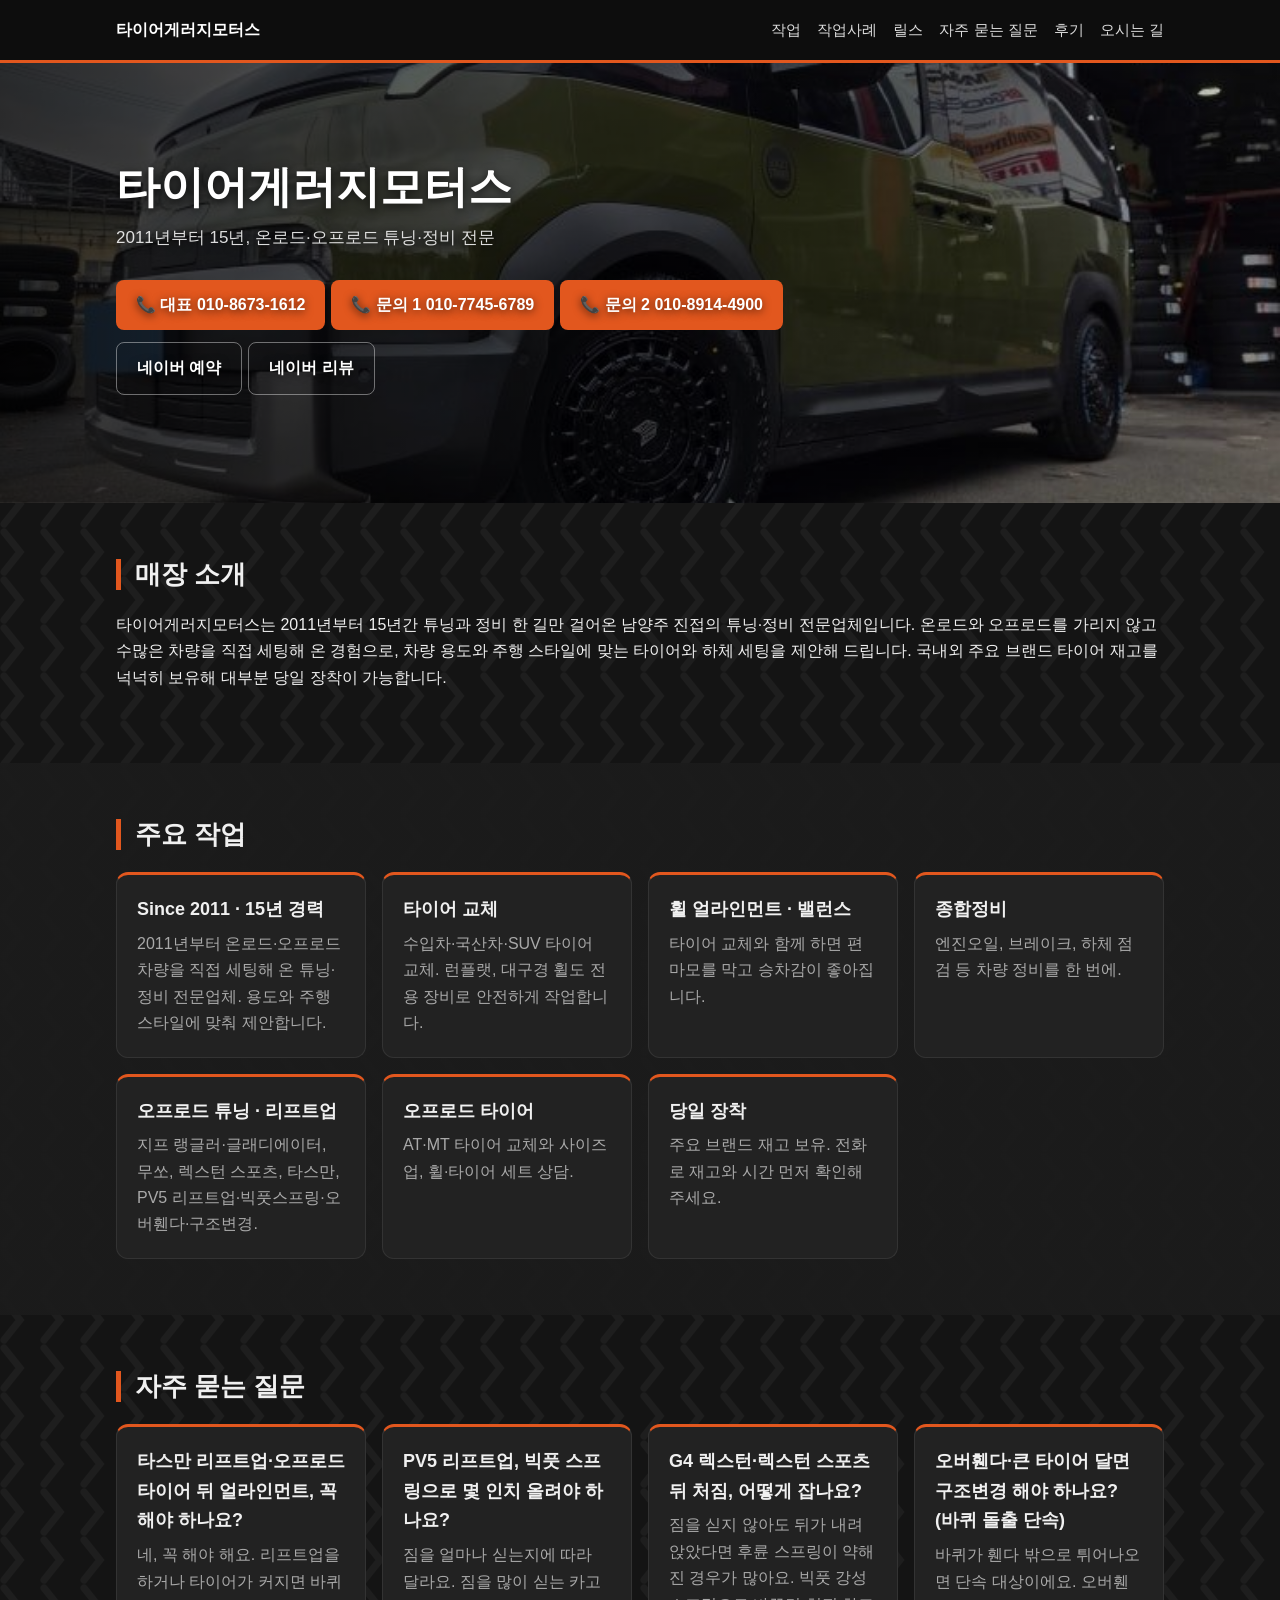
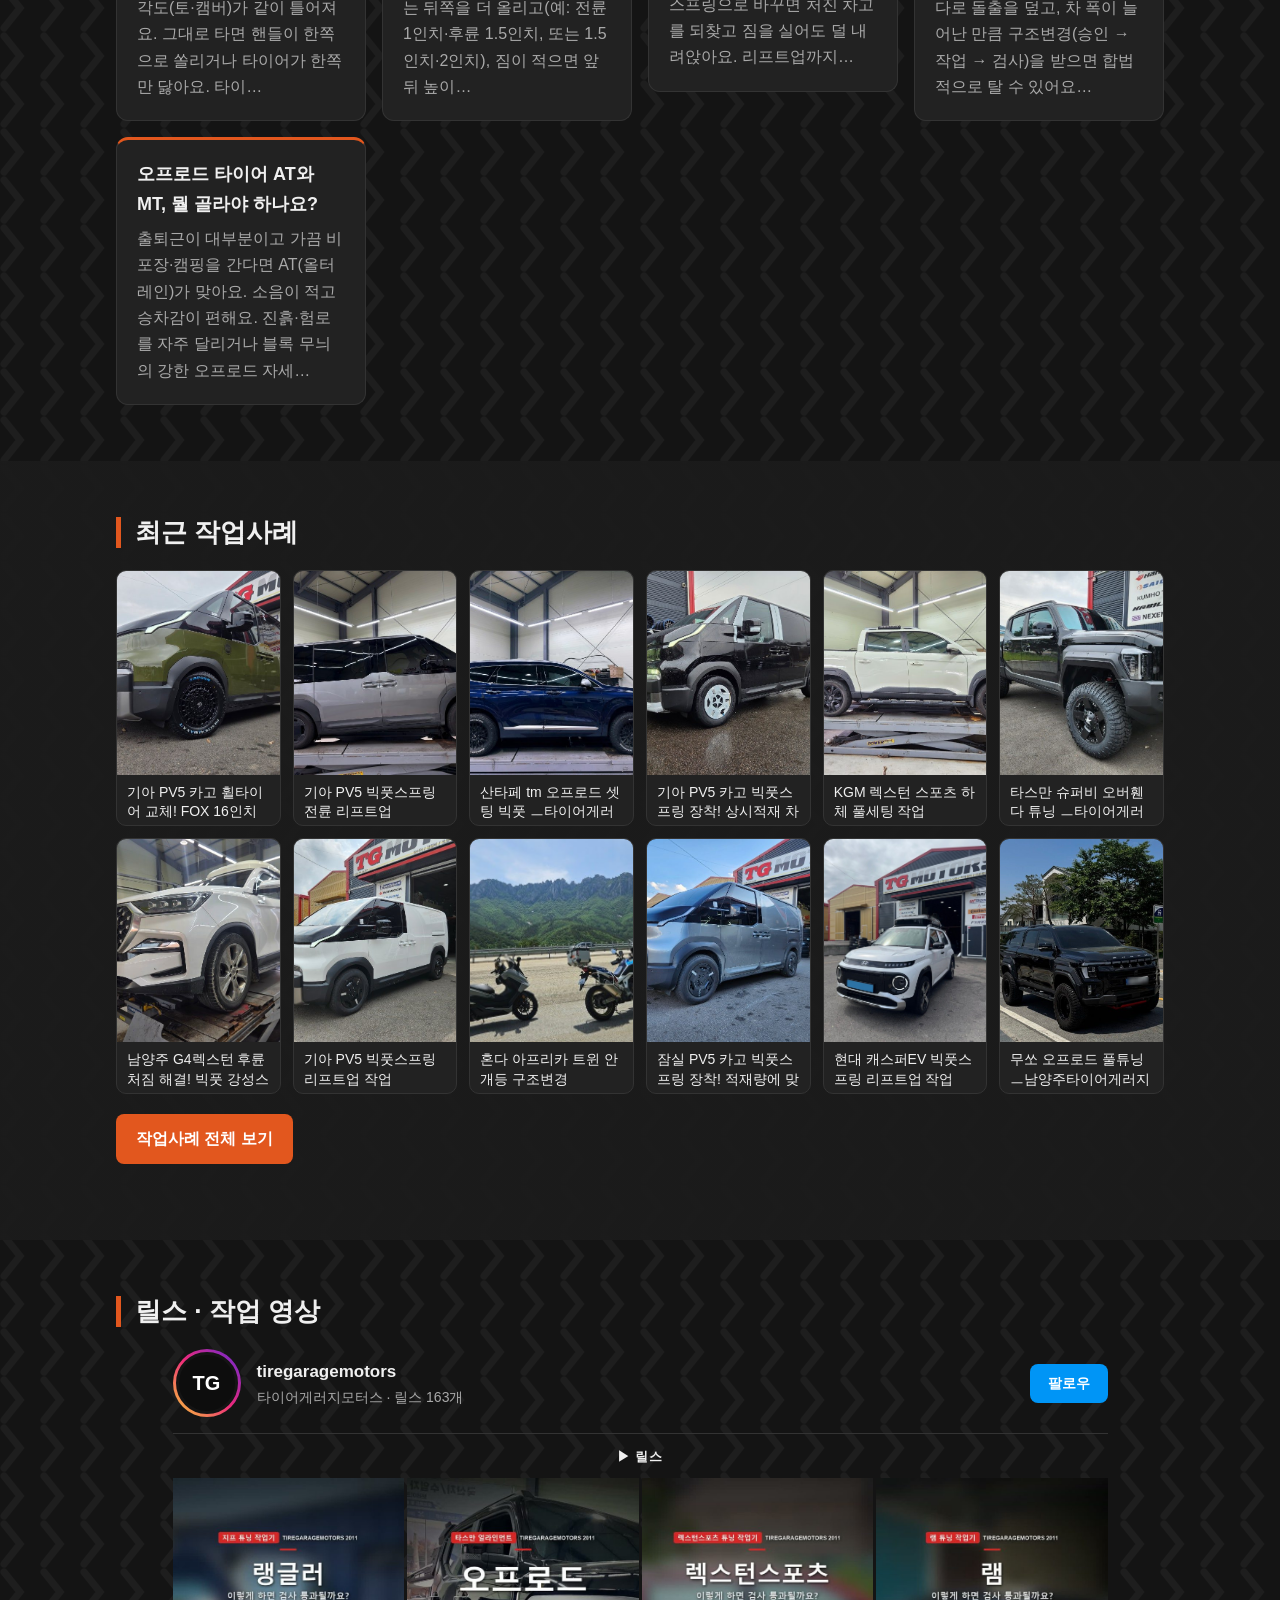
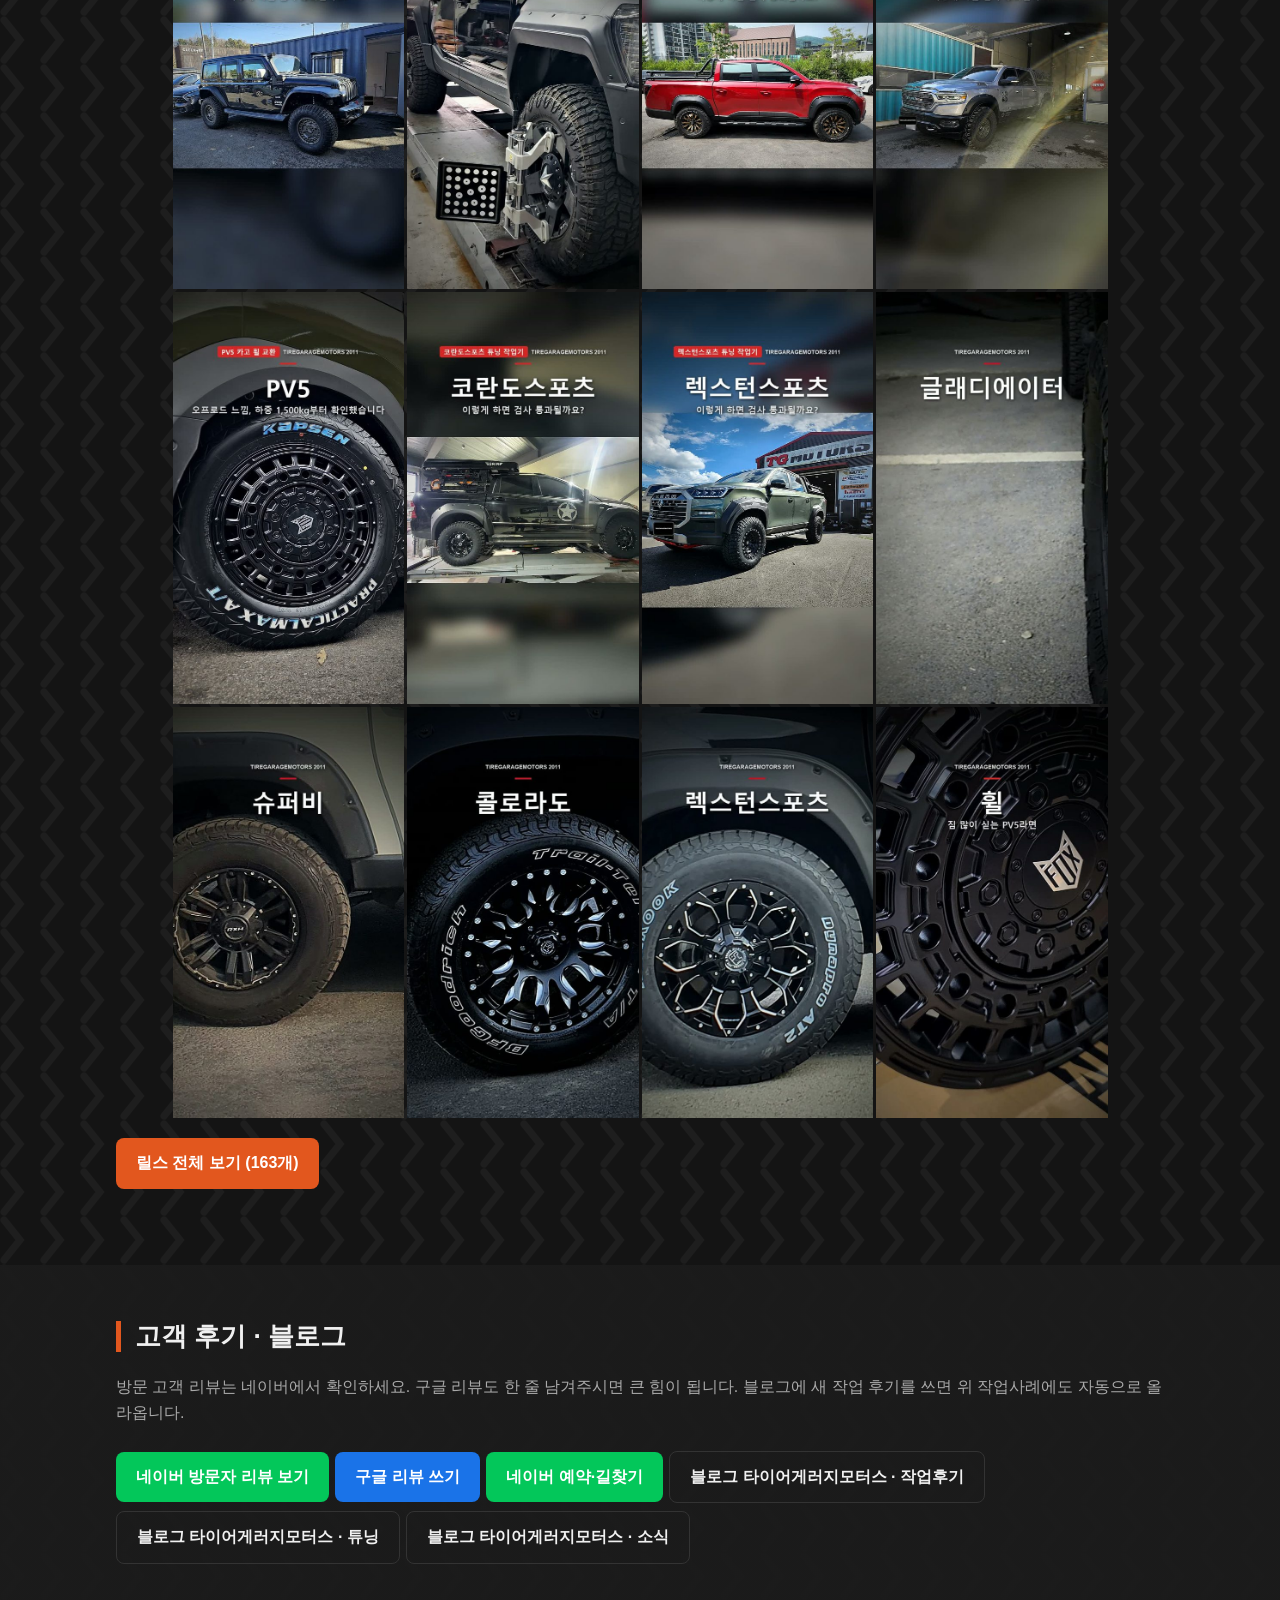
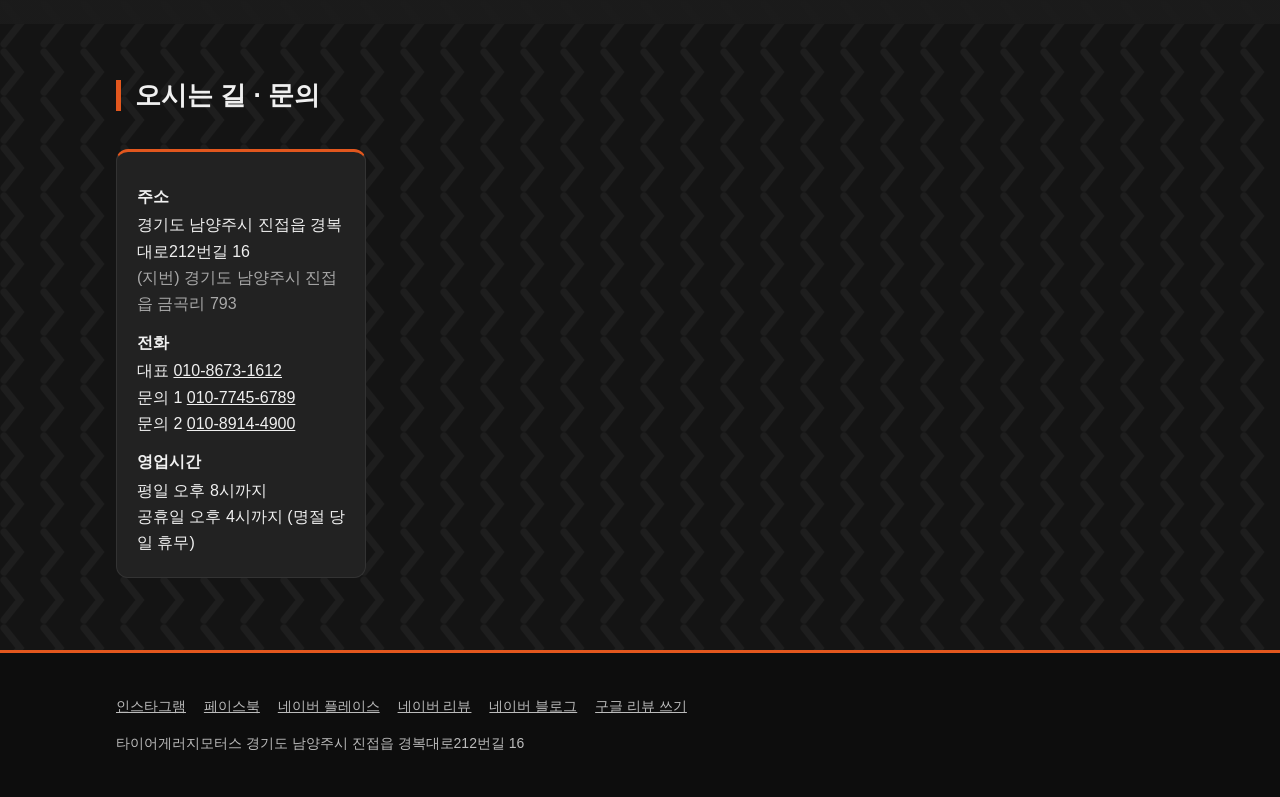
==== commit 4493b073: "인스타 게시물 자동 반영 2026-11-28" ====
--- a/index.html
+++ b/index.html
@@ -85,14 +85,14 @@
 <section id="faq"><div class="wrap"><h2>자주 묻는 질문</h2><div class="grid guide-list"><a href="guide/tasman-liftup-alignment.html"><div class="card"><h3>타스만 리프트업·오프로드 타이어 뒤 얼라인먼트, 꼭 해야 하나요?</h3><p>네, 꼭 해야 해요. 리프트업을 하거나 타이어가 커지면 바퀴 각도(토·캠버)가 같이 틀어져요. 그대로 타면 핸들이 한쪽으로 쏠리거나 타이어가 한쪽만 닳아요. 타이…</p></div></a><a href="guide/pv5-bigfoot-spring-liftup.html"><div class="card"><h3>PV5 리프트업, 빅풋 스프링으로 몇 인치 올려야 하나요?</h3><p>짐을 얼마나 싣는지에 따라 달라요. 짐을 많이 싣는 카고는 뒤쪽을 더 올리고(예: 전륜 1인치·후륜 1.5인치, 또는 1.5인치·2인치), 짐이 적으면 앞뒤 높이…</p></div></a><a href="guide/rexton-rear-sag-fix.html"><div class="card"><h3>G4 렉스턴·렉스턴 스포츠 뒤 처짐, 어떻게 잡나요?</h3><p>짐을 싣지 않아도 뒤가 내려앉았다면 후륜 스프링이 약해진 경우가 많아요. 빅풋 강성 스프링으로 바꾸면 처진 차고를 되찾고 짐을 실어도 덜 내려앉아요. 리프트업까지…</p></div></a><a href="guide/overfender-structure-change.html"><div class="card"><h3>오버휀다·큰 타이어 달면 구조변경 해야 하나요? (바퀴 돌출 단속)</h3><p>바퀴가 휀다 밖으로 튀어나오면 단속 대상이에요. 오버휀다로 돌출을 덮고, 차 폭이 늘어난 만큼 구조변경(승인 → 작업 → 검사)을 받으면 합법적으로 탈 수 있어요…</p></div></a><a href="guide/offroad-tire-at-mt.html"><div class="card"><h3>오프로드 타이어 AT와 MT, 뭘 골라야 하나요?</h3><p>출퇴근이 대부분이고 가끔 비포장·캠핑을 간다면 AT(올터레인)가 맞아요. 소음이 적고 승차감이 편해요. 진흙·험로를 자주 달리거나 블록 무늬의 강한 오프로드 자세…</p></div></a></div></div></section>
 <section><div class="wrap"><h2>최근 작업사례</h2><div class="posts"><a href="https://blog.naver.com/tg_shop/224493309541" target="_blank" rel="noopener"><img src="images/blog_224493309541.jpg" alt="기아 PV5 카고 휠타이어 교체! FOX 16인치 휠 + 캡센 AT 215 70 16 장착 후기 (남양주 타이어게러지모터스)" loading="lazy"><span>기아 PV5 카고 휠타이어 교체! FOX 16인치 휠 + 캡센 AT 215 70 16 장착 후기 (남양주 타이어게러지모터스)</span></a><a href="https://blog.naver.com/wowlee1216/224413539103" target="_blank" rel="noopener"><img src="images/blog_224413539103.jpg" alt="기아 PV5 빅풋스프링 전륜 리프트업" loading="lazy"><span>기아 PV5 빅풋스프링 전륜 리프트업</span></a><a href="https://blog.naver.com/tiregarage/224324351586" target="_blank" rel="noopener"><img src="images/blog_224324351586.jpg" alt="산타페 tm 오프로드 셋팅 빅풋 ㅡ타이어게러지모터스" loading="lazy"><span>산타페 tm 오프로드 셋팅 빅풋 ㅡ타이어게러지모터스</span></a><a href="https://blog.naver.com/tg_shop/224491828330" target="_blank" rel="noopener"><img src="images/blog_224491828330.jpg" alt="기아 PV5 카고 빅풋스프링 장착! 상시적재 차량 보강 작업｜남양주 타이어게러지모터스" loading="lazy"><span>기아 PV5 카고 빅풋스프링 장착! 상시적재 차량 보강 작업｜남양주 타이어게러지모터스</span></a><a href="https://blog.naver.com/wowlee1216/224413522799" target="_blank" rel="noopener"><img src="images/blog_224413522799.jpg" alt="KGM 렉스턴 스포츠 하체 풀세팅 작업" loading="lazy"><span>KGM 렉스턴 스포츠 하체 풀세팅 작업</span></a><a href="https://blog.naver.com/tiregarage/224303916320" target="_blank" rel="noopener"><img src="images/blog_224303916320.jpg" alt="타스만 슈퍼비 오버휀다 튜닝 ㅡ타이어게러지모터스" loading="lazy"><span>타스만 슈퍼비 오버휀다 튜닝 ㅡ타이어게러지모터스</span></a><a href="https://blog.naver.com/tg_shop/224491385945" target="_blank" rel="noopener"><img src="images/blog_224491385945.jpg" alt="남양주 G4렉스턴 후륜 처짐 해결! 빅풋 강성스프링 보강 장착 후기" loading="lazy"><span>남양주 G4렉스턴 후륜 처짐 해결! 빅풋 강성스프링 보강 장착 후기</span></a><a href="https://blog.naver.com/wowlee1216/224413500190" target="_blank" rel="noopener"><img src="images/blog_224413500190.jpg" alt="기아 PV5 빅풋스프링 리프트업 작업" loading="lazy"><span>기아 PV5 빅풋스프링 리프트업 작업</span></a><a href="https://blog.naver.com/tiregarage/224298144781" target="_blank" rel="noopener"><img src="images/blog_224298144781.jpg" alt="혼다 아프리카 트윈 안개등 구조변경" loading="lazy"><span>혼다 아프리카 트윈 안개등 구조변경</span></a><a href="https://blog.naver.com/tg_shop/224490286723" target="_blank" rel="noopener"><img src="images/blog_224490286723.jpg" alt="잠실 PV5 카고 빅풋스프링 장착! 적재량에 맞춘 최적의 차고 세팅" loading="lazy"><span>잠실 PV5 카고 빅풋스프링 장착! 적재량에 맞춘 최적의 차고 세팅</span></a><a href="https://blog.naver.com/wowlee1216/224413478955" target="_blank" rel="noopener"><img src="images/blog_224413478955.jpg" alt="현대 캐스퍼EV 빅풋스프링 리프트업 작업" loading="lazy"><span>현대 캐스퍼EV 빅풋스프링 리프트업 작업</span></a><a href="https://blog.naver.com/tiregarage/224297983283" target="_blank" rel="noopener"><img src="images/blog_224297983283.jpg" alt="무쏘 오프로드 풀튜닝 ㅡ남양주타이어게러지모터스" loading="lazy"><span>무쏘 오프로드 풀튜닝 ㅡ남양주타이어게러지모터스</span></a></div><p style="margin-top:16px"><a class="btn" href="posts/index.html">작업사례 전체 보기</a></p></div></section>
 <section id="reels"><div class="wrap"><h2>릴스 · 작업 영상</h2><div class="ig"><div class="ig-head"><div class="ig-av"><span>TG</span></div>
-<div><div class="ig-name">tiregaragemotors</div><div class="ig-sub">타이어게러지모터스 · 릴스 162개</div></div><a class="ig-follow" href="https://www.instagram.com/tiregaragemotors/" target="_blank" rel="noopener">팔로우</a></div>
-<div class="ig-tab">▶ 릴스</div><div class="reels"><a href="https://www.instagram.com/reel/DgQvceDJLHp/" data-code="DgQvceDJLHp" target="_blank" rel="noopener" title="타스만 X-PRO 4륜 얼라인먼트, 머드 타이어 세팅 후 앞뒤 각도 맞추기"><img src="images/reel_DgQvceDJLHp.jpg" alt="타스만 X-PRO 4륜 얼라인먼트, 머드 타이어 세팅 후 앞뒤 각도 맞추기 - 타이어게러지모터스 릴스" loading="lazy"></a><a href="https://www.instagram.com/reel/DgPk9A0h0px/" data-code="DgPk9A0h0px" target="_blank" rel="noopener" title="렉스턴스포츠 칸 · 슈퍼비 V1 오버휀다, 구변까지 3단계"><img src="images/reel_DgPk9A0h0px.jpg" alt="렉스턴스포츠 칸 · 슈퍼비 V1 오버휀다, 구변까지 3단계 - 타이어게러지모터스 릴스" loading="lazy"></a><a href="https://www.instagram.com/reel/DgOqjXPNOY4/" data-code="DgOqjXPNOY4" target="_blank" rel="noopener" title="램 픽업 · 35인치 맞춤 오버휀다, 승인부터 검사까지 3단계"><img src="images/reel_DgOqjXPNOY4.jpg" alt="램 픽업 · 35인치 맞춤 오버휀다, 승인부터 검사까지 3단계 - 타이어게러지모터스 릴스" loading="lazy"></a><a href="https://www.instagram.com/reel/DgOJvLgMAQK/" data-code="DgOJvLgMAQK" target="_blank" rel="noopener" title="PV5 카고 휠 교환 · AT 타이어 장착, 영국 FOX 16인치 + 215/70R16"><img src="images/reel_DgOJvLgMAQK.jpg" alt="PV5 카고 휠 교환 · AT 타이어 장착, 영국 FOX 16인치 + 215/70R16 - 타이어게러지모터스 릴스" loading="lazy"></a><a href="https://www.instagram.com/reel/DgNAKGegc4m/" data-code="DgNAKGegc4m" target="_blank" rel="noopener" title="코란도스포츠 · 리프트업 슈퍼비 오버휀다, 3단계 구변까지"><img src="images/reel_DgNAKGegc4m.jpg" alt="코란도스포츠 · 리프트업 슈퍼비 오버휀다, 3단계 구변까지 - 타이어게러지모터스 릴스" loading="lazy"></a><a href="https://www.instagram.com/reel/DgMFuORqGYj/" data-code="DgMFuORqGYj" target="_blank" rel="noopener" title="렉스턴스포츠 칸 · 리프트업 바디업, 5가지만 바꿨습니다"><img src="images/reel_DgMFuORqGYj.jpg" alt="렉스턴스포츠 칸 · 리프트업 바디업, 5가지만 바꿨습니다 - 타이어게러지모터스 릴스" loading="lazy"></a><a href="https://www.instagram.com/reel/DgKbXuVAlpc/" data-code="DgKbXuVAlpc" target="_blank" rel="noopener" title="글래디에이터 · 바퀴 돌출 단속, 오버휀다 폭 구변 3단계"><img src="images/reel_DgKbXuVAlpc.jpg" alt="글래디에이터 · 바퀴 돌출 단속, 오버휀다 폭 구변 3단계 - 타이어게러지모터스 릴스" loading="lazy"></a><a href="https://www.instagram.com/reel/DgKIeBUqOEW/" data-code="DgKIeBUqOEW" target="_blank" rel="noopener" title="렉스턴스포츠 · 휠 돌출 슈퍼비 오버휀다, 폭 구조변경 3단계"><img src="images/reel_DgKIeBUqOEW.jpg" alt="렉스턴스포츠 · 휠 돌출 슈퍼비 오버휀다, 폭 구조변경 3단계 - 타이어게러지모터스 릴스" loading="lazy"></a><a href="https://www.instagram.com/reel/DgH2pEnDqah/" data-code="DgH2pEnDqah" target="_blank" rel="noopener" title="콜로라도 · 17인치 BF T/A 오버휀다, 구조변경 3단계"><img src="images/reel_DgH2pEnDqah.jpg" alt="콜로라도 · 17인치 BF T/A 오버휀다, 구조변경 3단계 - 타이어게러지모터스 릴스" loading="lazy"></a><a href="https://www.instagram.com/reel/DgG8OPllTL2/" data-code="DgG8OPllTL2" target="_blank" rel="noopener" title="렉스턴스포츠 · 32인치 리프트업, 3단계로 오버휀다 구변까지"><img src="images/reel_DgG8OPllTL2.jpg" alt="렉스턴스포츠 · 32인치 리프트업, 3단계로 오버휀다 구변까지 - 타이어게러지모터스 릴스" loading="lazy"></a><a href="https://www.instagram.com/reel/DgFZlJzDOhN/" data-code="DgFZlJzDOhN" target="_blank" rel="noopener" title="PV5 휠 · 짐 싣는 차라면 하중부터, 영국 FOX 정품 ADV 16인치 1,500kg"><img src="images/reel_DgFZlJzDOhN.jpg" alt="PV5 휠 · 짐 싣는 차라면 하중부터, 영국 FOX 정품 ADV 16인치 1,500kg - 타이어게러지모터스 릴스" loading="lazy"></a><a href="https://www.instagram.com/reel/DgFRs74jwYj/" data-code="DgFRs74jwYj" target="_blank" rel="noopener" title="모하비 · 리프트업 바디업, 높이 넓이 구조변경 3단계"><img src="images/reel_DgFRs74jwYj.jpg" alt="모하비 · 리프트업 바디업, 높이 넓이 구조변경 3단계 - 타이어게러지모터스 릴스" loading="lazy"></a></div></div>
+<div><div class="ig-name">tiregaragemotors</div><div class="ig-sub">타이어게러지모터스 · 릴스 163개</div></div><a class="ig-follow" href="https://www.instagram.com/tiregaragemotors/" target="_blank" rel="noopener">팔로우</a></div>
+<div class="ig-tab">▶ 릴스</div><div class="reels"><a href="https://www.instagram.com/reel/DgRPgEUSOnz/" data-code="DgRPgEUSOnz" target="_blank" rel="noopener" title="랭글러 JL · 35인치 2인치 리프트업, 8가지 풀튜닝"><img src="images/reel_DgRPgEUSOnz.jpg" alt="랭글러 JL · 35인치 2인치 리프트업, 8가지 풀튜닝 - 타이어게러지모터스 릴스" loading="lazy"></a><a href="https://www.instagram.com/reel/DgQvceDJLHp/" data-code="DgQvceDJLHp" target="_blank" rel="noopener" title="타스만 X-PRO 4륜 얼라인먼트, 머드 타이어 세팅 후 앞뒤 각도 맞추기"><img src="images/reel_DgQvceDJLHp.jpg" alt="타스만 X-PRO 4륜 얼라인먼트, 머드 타이어 세팅 후 앞뒤 각도 맞추기 - 타이어게러지모터스 릴스" loading="lazy"></a><a href="https://www.instagram.com/reel/DgPk9A0h0px/" data-code="DgPk9A0h0px" target="_blank" rel="noopener" title="렉스턴스포츠 칸 · 슈퍼비 V1 오버휀다, 구변까지 3단계"><img src="images/reel_DgPk9A0h0px.jpg" alt="렉스턴스포츠 칸 · 슈퍼비 V1 오버휀다, 구변까지 3단계 - 타이어게러지모터스 릴스" loading="lazy"></a><a href="https://www.instagram.com/reel/DgOqjXPNOY4/" data-code="DgOqjXPNOY4" target="_blank" rel="noopener" title="램 픽업 · 35인치 맞춤 오버휀다, 승인부터 검사까지 3단계"><img src="images/reel_DgOqjXPNOY4.jpg" alt="램 픽업 · 35인치 맞춤 오버휀다, 승인부터 검사까지 3단계 - 타이어게러지모터스 릴스" loading="lazy"></a><a href="https://www.instagram.com/reel/DgOJvLgMAQK/" data-code="DgOJvLgMAQK" target="_blank" rel="noopener" title="PV5 카고 휠 교환 · AT 타이어 장착, 영국 FOX 16인치 + 215/70R16"><img src="images/reel_DgOJvLgMAQK.jpg" alt="PV5 카고 휠 교환 · AT 타이어 장착, 영국 FOX 16인치 + 215/70R16 - 타이어게러지모터스 릴스" loading="lazy"></a><a href="https://www.instagram.com/reel/DgNAKGegc4m/" data-code="DgNAKGegc4m" target="_blank" rel="noopener" title="코란도스포츠 · 리프트업 슈퍼비 오버휀다, 3단계 구변까지"><img src="images/reel_DgNAKGegc4m.jpg" alt="코란도스포츠 · 리프트업 슈퍼비 오버휀다, 3단계 구변까지 - 타이어게러지모터스 릴스" loading="lazy"></a><a href="https://www.instagram.com/reel/DgMFuORqGYj/" data-code="DgMFuORqGYj" target="_blank" rel="noopener" title="렉스턴스포츠 칸 · 리프트업 바디업, 5가지만 바꿨습니다"><img src="images/reel_DgMFuORqGYj.jpg" alt="렉스턴스포츠 칸 · 리프트업 바디업, 5가지만 바꿨습니다 - 타이어게러지모터스 릴스" loading="lazy"></a><a href="https://www.instagram.com/reel/DgKbXuVAlpc/" data-code="DgKbXuVAlpc" target="_blank" rel="noopener" title="글래디에이터 · 바퀴 돌출 단속, 오버휀다 폭 구변 3단계"><img src="images/reel_DgKbXuVAlpc.jpg" alt="글래디에이터 · 바퀴 돌출 단속, 오버휀다 폭 구변 3단계 - 타이어게러지모터스 릴스" loading="lazy"></a><a href="https://www.instagram.com/reel/DgKIeBUqOEW/" data-code="DgKIeBUqOEW" target="_blank" rel="noopener" title="렉스턴스포츠 · 휠 돌출 슈퍼비 오버휀다, 폭 구조변경 3단계"><img src="images/reel_DgKIeBUqOEW.jpg" alt="렉스턴스포츠 · 휠 돌출 슈퍼비 오버휀다, 폭 구조변경 3단계 - 타이어게러지모터스 릴스" loading="lazy"></a><a href="https://www.instagram.com/reel/DgH2pEnDqah/" data-code="DgH2pEnDqah" target="_blank" rel="noopener" title="콜로라도 · 17인치 BF T/A 오버휀다, 구조변경 3단계"><img src="images/reel_DgH2pEnDqah.jpg" alt="콜로라도 · 17인치 BF T/A 오버휀다, 구조변경 3단계 - 타이어게러지모터스 릴스" loading="lazy"></a><a href="https://www.instagram.com/reel/DgG8OPllTL2/" data-code="DgG8OPllTL2" target="_blank" rel="noopener" title="렉스턴스포츠 · 32인치 리프트업, 3단계로 오버휀다 구변까지"><img src="images/reel_DgG8OPllTL2.jpg" alt="렉스턴스포츠 · 32인치 리프트업, 3단계로 오버휀다 구변까지 - 타이어게러지모터스 릴스" loading="lazy"></a><a href="https://www.instagram.com/reel/DgFZlJzDOhN/" data-code="DgFZlJzDOhN" target="_blank" rel="noopener" title="PV5 휠 · 짐 싣는 차라면 하중부터, 영국 FOX 정품 ADV 16인치 1,500kg"><img src="images/reel_DgFZlJzDOhN.jpg" alt="PV5 휠 · 짐 싣는 차라면 하중부터, 영국 FOX 정품 ADV 16인치 1,500kg - 타이어게러지모터스 릴스" loading="lazy"></a></div></div>
 <div class="reel-modal" id="reelModal"><button aria-label="닫기">×</button><iframe title="인스타그램 릴스" allow="autoplay; encrypted-media" allowfullscreen></iframe><a target="_blank" rel="noopener">인스타그램에서 보기 ›</a></div>
 <script>(function(){var m=document.getElementById('reelModal'),f=m.querySelector('iframe'),l=m.querySelector('a');
 function close(){m.classList.remove('on');f.src='about:blank'}
 document.querySelectorAll('.reels a').forEach(function(a){a.addEventListener('click',function(e){e.preventDefault();
 f.src='https://www.instagram.com/reel/'+a.dataset.code+'/embed/captioned/';l.href=a.href;m.classList.add('on')})});
-m.addEventListener('click',function(e){if(e.target!==f&&e.target!==l)close()});document.addEventListener('keydown',function(e){if(e.key==='Escape')close()})})();</script><p style="margin-top:16px"><a class="btn" href="reels/index.html">릴스 전체 보기 (162개)</a></p></div></section>
+m.addEventListener('click',function(e){if(e.target!==f&&e.target!==l)close()});document.addEventListener('keydown',function(e){if(e.key==='Escape')close()})})();</script><p style="margin-top:16px"><a class="btn" href="reels/index.html">릴스 전체 보기 (163개)</a></p></div></section>
 <section id="reviews"><div class="wrap"><h2>고객 후기 · 블로그</h2><p class="muted">방문 고객 리뷰는 네이버에서 확인하세요. 구글 리뷰도 한 줄 남겨주시면 큰 힘이 됩니다. 블로그에 새 작업 후기를 쓰면 위 작업사례에도 자동으로 올라옵니다.</p><div class="navbtns"><a class="btn" href="https://m.place.naver.com/place/1485920143/review/visitor" target="_blank" rel="noopener">네이버 방문자 리뷰 보기</a><a class="btn google" href="https://search.google.com/local/writereview?placeid=ChIJURJwHrvJfDURxb4zpCA3Q0M" target="_blank" rel="noopener">구글 리뷰 쓰기</a><a class="btn" href="https://m.place.naver.com/place/1485920143/home" target="_blank" rel="noopener">네이버 예약·길찾기</a><a class="btn line" href="https://blog.naver.com/tg_shop" target="_blank" rel="noopener">블로그 타이어게러지모터스 · 작업후기</a><a class="btn line" href="https://blog.naver.com/tiregarage" target="_blank" rel="noopener">블로그 타이어게러지모터스 · 튜닝</a><a class="btn line" href="https://blog.naver.com/wowlee1216" target="_blank" rel="noopener">블로그 타이어게러지모터스 · 소식</a></div></div></section>
 <section id="contact"><div class="wrap"><h2>오시는 길 · 문의</h2>
 <div class="grid"><dl class="info card"><dt>주소</dt><dd>경기도 남양주시 진접읍 경복대로212번길 16<br><span class="muted">(지번) 경기도 남양주시 진접읍 금곡리 793</span></dd><dt>전화</dt><dd>대표 <a href="tel:010-8673-1612">010-8673-1612</a><br>문의 1 <a href="tel:010-7745-6789">010-7745-6789</a><br>문의 2 <a href="tel:010-8914-4900">010-8914-4900</a></dd><dt>영업시간</dt><dd>평일 오후 8시까지<br>공휴일 오후 4시까지 (명절 당일 휴무)</dd></dl><iframe class="map" loading="lazy" title="지도" src="https://www.google.com/maps?q=경기도 남양주시 진접읍 경복대로212번길 16&output=embed"></iframe></div></div></section>
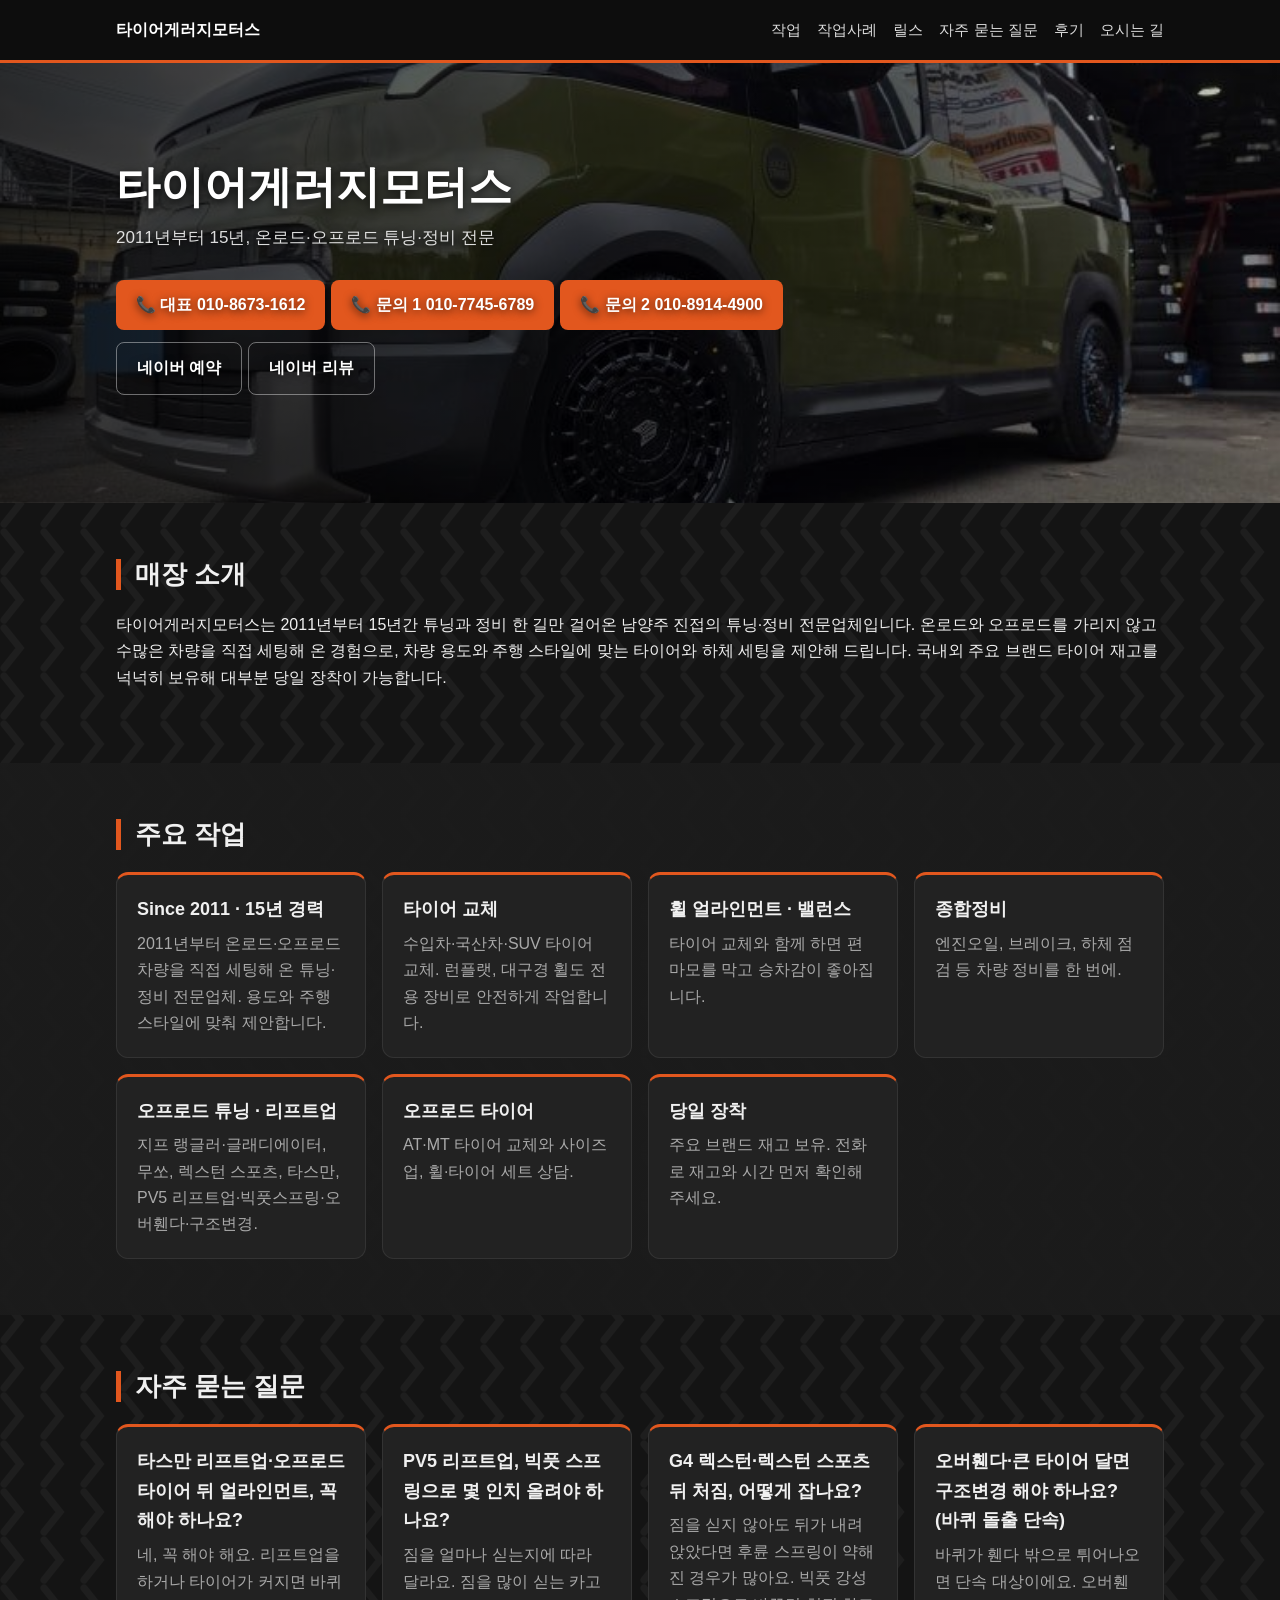
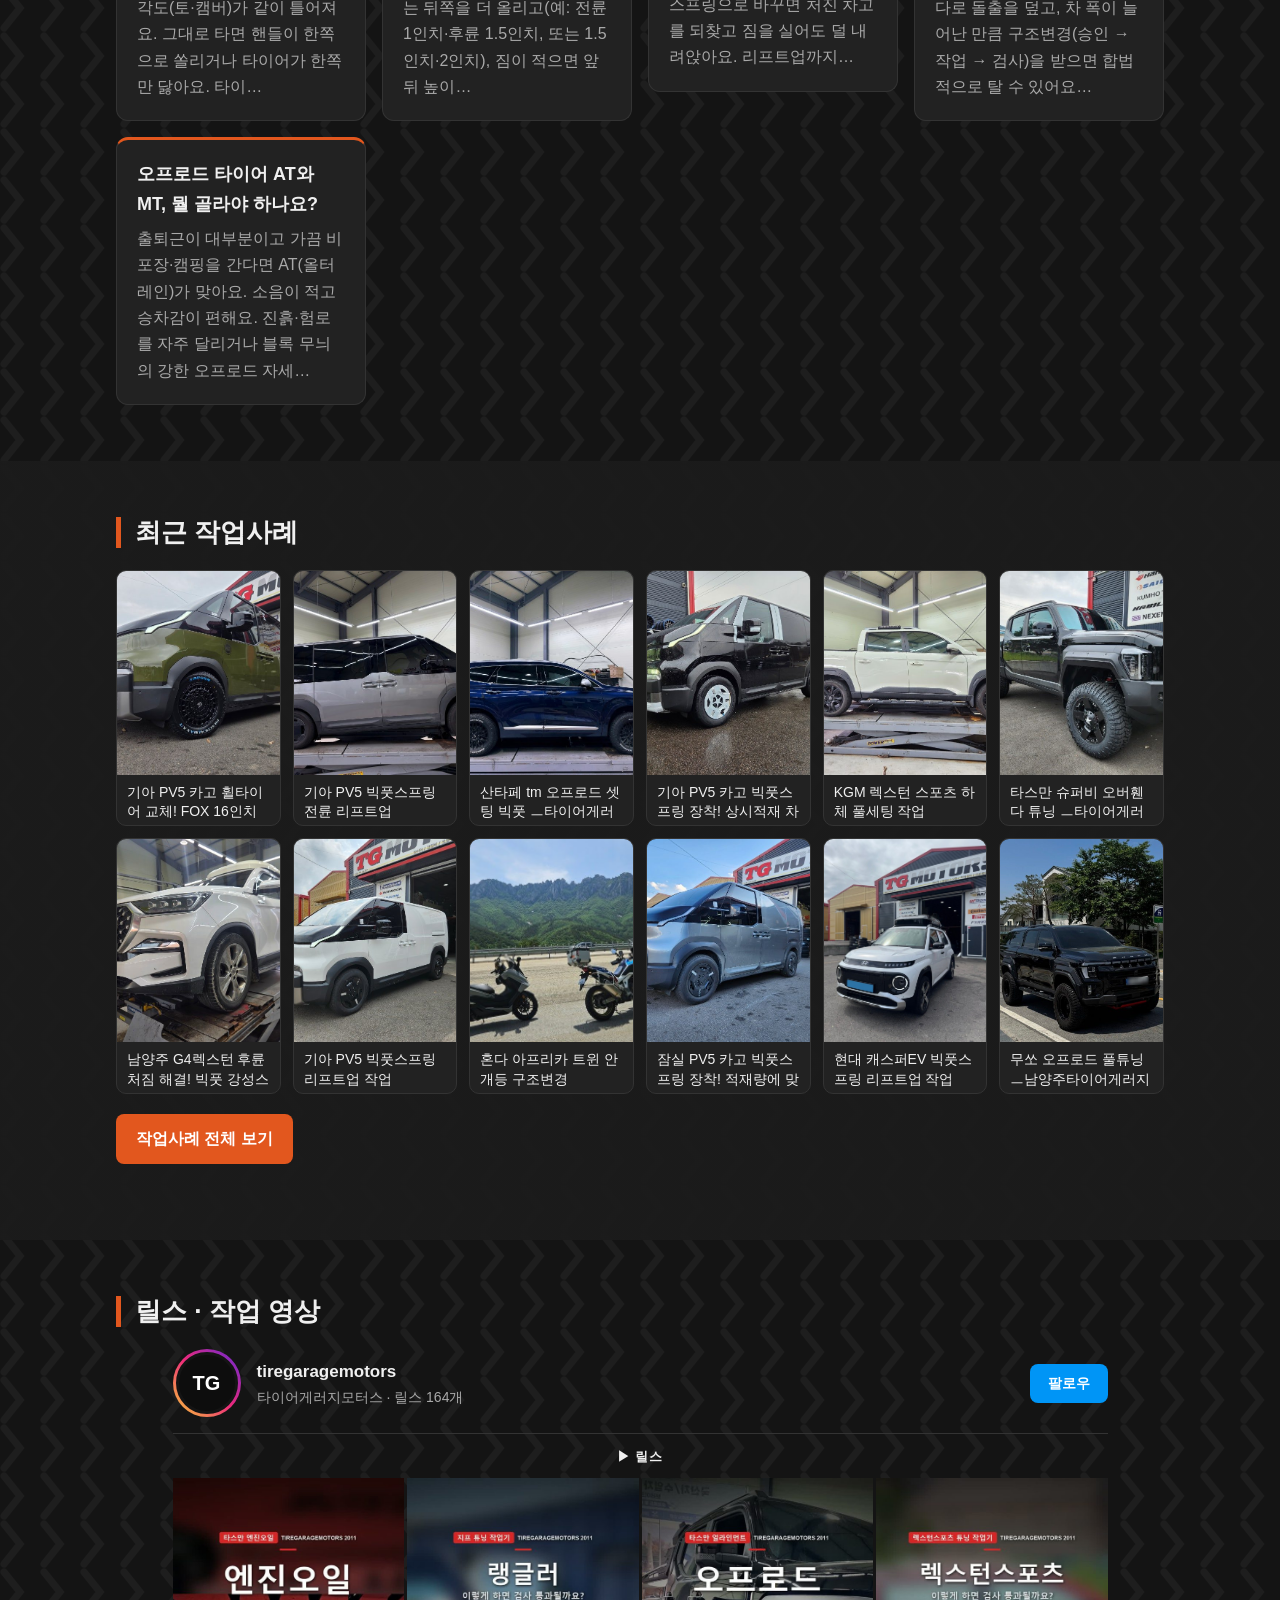
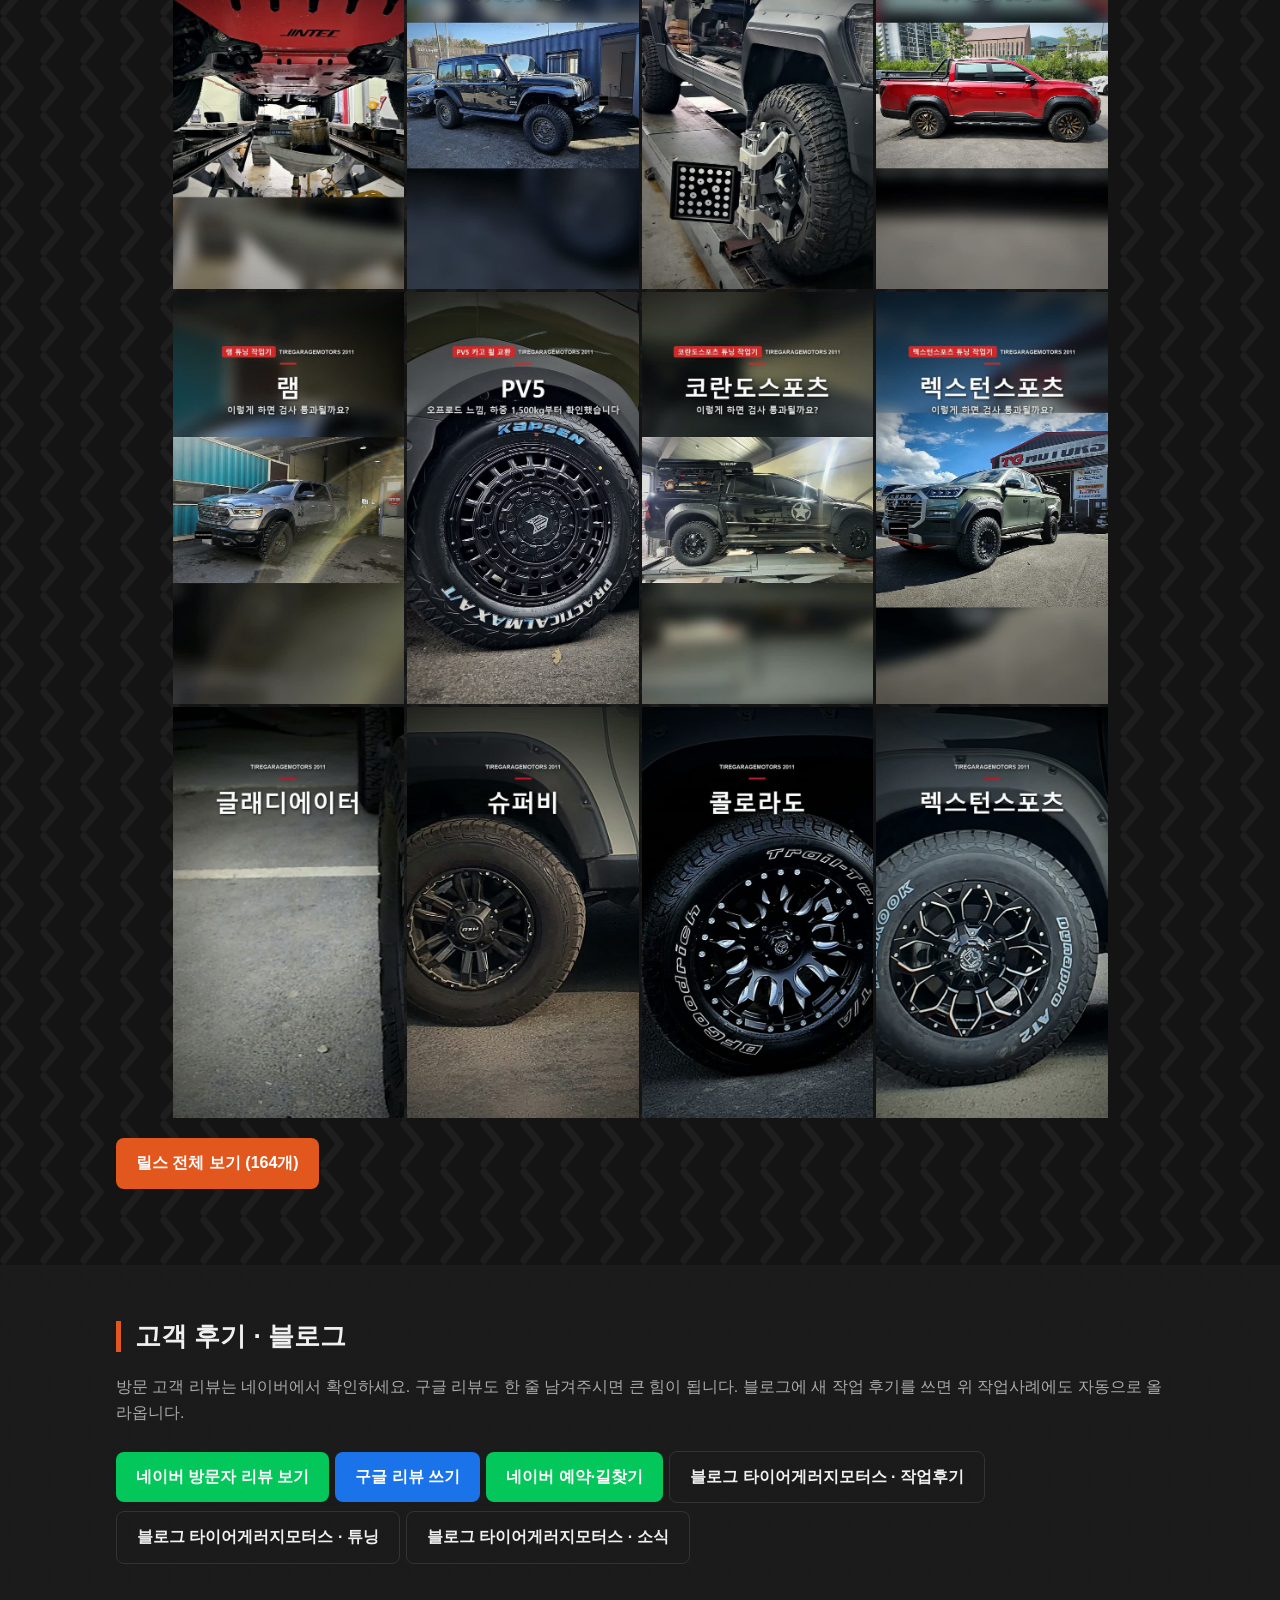
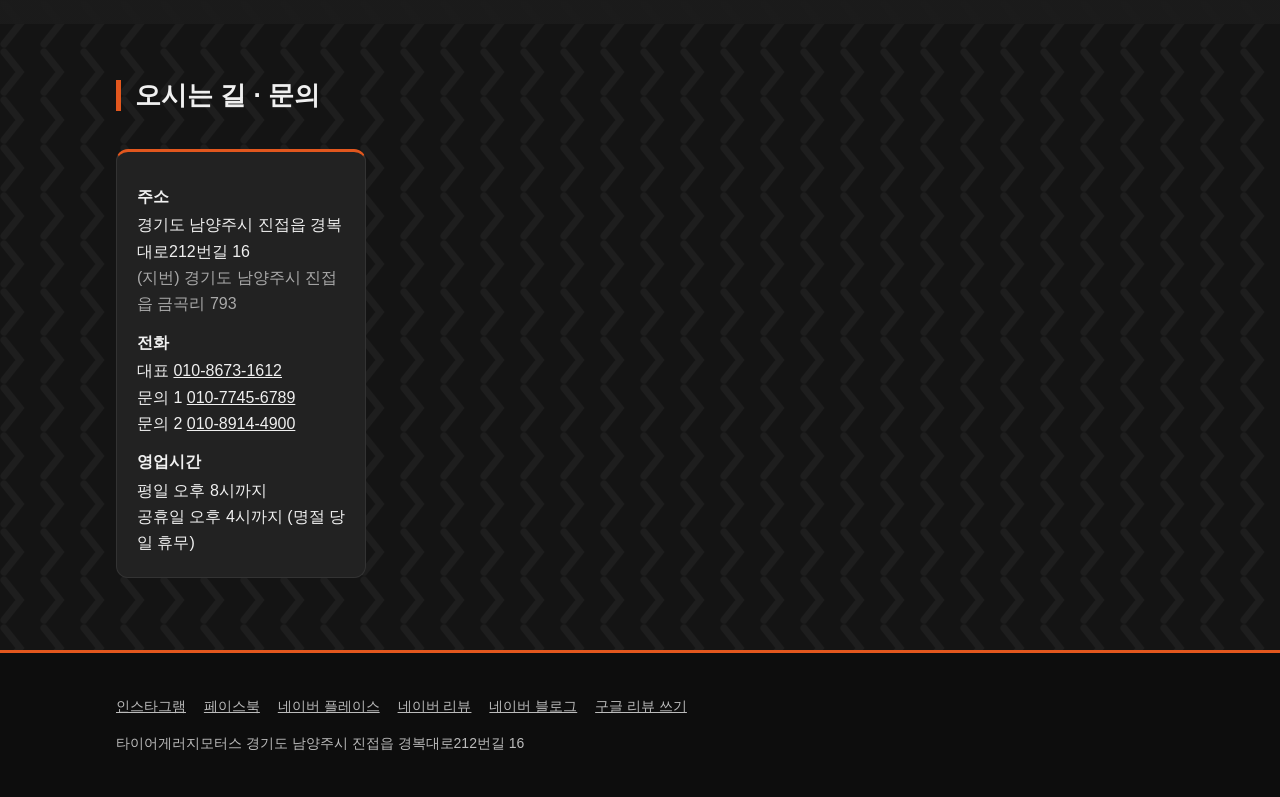
==== commit 53723919: "인스타 게시물 자동 반영 2026-11-28" ====
--- a/index.html
+++ b/index.html
@@ -85,14 +85,14 @@
 <section id="faq"><div class="wrap"><h2>자주 묻는 질문</h2><div class="grid guide-list"><a href="guide/tasman-liftup-alignment.html"><div class="card"><h3>타스만 리프트업·오프로드 타이어 뒤 얼라인먼트, 꼭 해야 하나요?</h3><p>네, 꼭 해야 해요. 리프트업을 하거나 타이어가 커지면 바퀴 각도(토·캠버)가 같이 틀어져요. 그대로 타면 핸들이 한쪽으로 쏠리거나 타이어가 한쪽만 닳아요. 타이…</p></div></a><a href="guide/pv5-bigfoot-spring-liftup.html"><div class="card"><h3>PV5 리프트업, 빅풋 스프링으로 몇 인치 올려야 하나요?</h3><p>짐을 얼마나 싣는지에 따라 달라요. 짐을 많이 싣는 카고는 뒤쪽을 더 올리고(예: 전륜 1인치·후륜 1.5인치, 또는 1.5인치·2인치), 짐이 적으면 앞뒤 높이…</p></div></a><a href="guide/rexton-rear-sag-fix.html"><div class="card"><h3>G4 렉스턴·렉스턴 스포츠 뒤 처짐, 어떻게 잡나요?</h3><p>짐을 싣지 않아도 뒤가 내려앉았다면 후륜 스프링이 약해진 경우가 많아요. 빅풋 강성 스프링으로 바꾸면 처진 차고를 되찾고 짐을 실어도 덜 내려앉아요. 리프트업까지…</p></div></a><a href="guide/overfender-structure-change.html"><div class="card"><h3>오버휀다·큰 타이어 달면 구조변경 해야 하나요? (바퀴 돌출 단속)</h3><p>바퀴가 휀다 밖으로 튀어나오면 단속 대상이에요. 오버휀다로 돌출을 덮고, 차 폭이 늘어난 만큼 구조변경(승인 → 작업 → 검사)을 받으면 합법적으로 탈 수 있어요…</p></div></a><a href="guide/offroad-tire-at-mt.html"><div class="card"><h3>오프로드 타이어 AT와 MT, 뭘 골라야 하나요?</h3><p>출퇴근이 대부분이고 가끔 비포장·캠핑을 간다면 AT(올터레인)가 맞아요. 소음이 적고 승차감이 편해요. 진흙·험로를 자주 달리거나 블록 무늬의 강한 오프로드 자세…</p></div></a></div></div></section>
 <section><div class="wrap"><h2>최근 작업사례</h2><div class="posts"><a href="https://blog.naver.com/tg_shop/224493309541" target="_blank" rel="noopener"><img src="images/blog_224493309541.jpg" alt="기아 PV5 카고 휠타이어 교체! FOX 16인치 휠 + 캡센 AT 215 70 16 장착 후기 (남양주 타이어게러지모터스)" loading="lazy"><span>기아 PV5 카고 휠타이어 교체! FOX 16인치 휠 + 캡센 AT 215 70 16 장착 후기 (남양주 타이어게러지모터스)</span></a><a href="https://blog.naver.com/wowlee1216/224413539103" target="_blank" rel="noopener"><img src="images/blog_224413539103.jpg" alt="기아 PV5 빅풋스프링 전륜 리프트업" loading="lazy"><span>기아 PV5 빅풋스프링 전륜 리프트업</span></a><a href="https://blog.naver.com/tiregarage/224324351586" target="_blank" rel="noopener"><img src="images/blog_224324351586.jpg" alt="산타페 tm 오프로드 셋팅 빅풋 ㅡ타이어게러지모터스" loading="lazy"><span>산타페 tm 오프로드 셋팅 빅풋 ㅡ타이어게러지모터스</span></a><a href="https://blog.naver.com/tg_shop/224491828330" target="_blank" rel="noopener"><img src="images/blog_224491828330.jpg" alt="기아 PV5 카고 빅풋스프링 장착! 상시적재 차량 보강 작업｜남양주 타이어게러지모터스" loading="lazy"><span>기아 PV5 카고 빅풋스프링 장착! 상시적재 차량 보강 작업｜남양주 타이어게러지모터스</span></a><a href="https://blog.naver.com/wowlee1216/224413522799" target="_blank" rel="noopener"><img src="images/blog_224413522799.jpg" alt="KGM 렉스턴 스포츠 하체 풀세팅 작업" loading="lazy"><span>KGM 렉스턴 스포츠 하체 풀세팅 작업</span></a><a href="https://blog.naver.com/tiregarage/224303916320" target="_blank" rel="noopener"><img src="images/blog_224303916320.jpg" alt="타스만 슈퍼비 오버휀다 튜닝 ㅡ타이어게러지모터스" loading="lazy"><span>타스만 슈퍼비 오버휀다 튜닝 ㅡ타이어게러지모터스</span></a><a href="https://blog.naver.com/tg_shop/224491385945" target="_blank" rel="noopener"><img src="images/blog_224491385945.jpg" alt="남양주 G4렉스턴 후륜 처짐 해결! 빅풋 강성스프링 보강 장착 후기" loading="lazy"><span>남양주 G4렉스턴 후륜 처짐 해결! 빅풋 강성스프링 보강 장착 후기</span></a><a href="https://blog.naver.com/wowlee1216/224413500190" target="_blank" rel="noopener"><img src="images/blog_224413500190.jpg" alt="기아 PV5 빅풋스프링 리프트업 작업" loading="lazy"><span>기아 PV5 빅풋스프링 리프트업 작업</span></a><a href="https://blog.naver.com/tiregarage/224298144781" target="_blank" rel="noopener"><img src="images/blog_224298144781.jpg" alt="혼다 아프리카 트윈 안개등 구조변경" loading="lazy"><span>혼다 아프리카 트윈 안개등 구조변경</span></a><a href="https://blog.naver.com/tg_shop/224490286723" target="_blank" rel="noopener"><img src="images/blog_224490286723.jpg" alt="잠실 PV5 카고 빅풋스프링 장착! 적재량에 맞춘 최적의 차고 세팅" loading="lazy"><span>잠실 PV5 카고 빅풋스프링 장착! 적재량에 맞춘 최적의 차고 세팅</span></a><a href="https://blog.naver.com/wowlee1216/224413478955" target="_blank" rel="noopener"><img src="images/blog_224413478955.jpg" alt="현대 캐스퍼EV 빅풋스프링 리프트업 작업" loading="lazy"><span>현대 캐스퍼EV 빅풋스프링 리프트업 작업</span></a><a href="https://blog.naver.com/tiregarage/224297983283" target="_blank" rel="noopener"><img src="images/blog_224297983283.jpg" alt="무쏘 오프로드 풀튜닝 ㅡ남양주타이어게러지모터스" loading="lazy"><span>무쏘 오프로드 풀튜닝 ㅡ남양주타이어게러지모터스</span></a></div><p style="margin-top:16px"><a class="btn" href="posts/index.html">작업사례 전체 보기</a></p></div></section>
 <section id="reels"><div class="wrap"><h2>릴스 · 작업 영상</h2><div class="ig"><div class="ig-head"><div class="ig-av"><span>TG</span></div>
-<div><div class="ig-name">tiregaragemotors</div><div class="ig-sub">타이어게러지모터스 · 릴스 163개</div></div><a class="ig-follow" href="https://www.instagram.com/tiregaragemotors/" target="_blank" rel="noopener">팔로우</a></div>
-<div class="ig-tab">▶ 릴스</div><div class="reels"><a href="https://www.instagram.com/reel/DgRPgEUSOnz/" data-code="DgRPgEUSOnz" target="_blank" rel="noopener" title="랭글러 JL · 35인치 2인치 리프트업, 8가지 풀튜닝"><img src="images/reel_DgRPgEUSOnz.jpg" alt="랭글러 JL · 35인치 2인치 리프트업, 8가지 풀튜닝 - 타이어게러지모터스 릴스" loading="lazy"></a><a href="https://www.instagram.com/reel/DgQvceDJLHp/" data-code="DgQvceDJLHp" target="_blank" rel="noopener" title="타스만 X-PRO 4륜 얼라인먼트, 머드 타이어 세팅 후 앞뒤 각도 맞추기"><img src="images/reel_DgQvceDJLHp.jpg" alt="타스만 X-PRO 4륜 얼라인먼트, 머드 타이어 세팅 후 앞뒤 각도 맞추기 - 타이어게러지모터스 릴스" loading="lazy"></a><a href="https://www.instagram.com/reel/DgPk9A0h0px/" data-code="DgPk9A0h0px" target="_blank" rel="noopener" title="렉스턴스포츠 칸 · 슈퍼비 V1 오버휀다, 구변까지 3단계"><img src="images/reel_DgPk9A0h0px.jpg" alt="렉스턴스포츠 칸 · 슈퍼비 V1 오버휀다, 구변까지 3단계 - 타이어게러지모터스 릴스" loading="lazy"></a><a href="https://www.instagram.com/reel/DgOqjXPNOY4/" data-code="DgOqjXPNOY4" target="_blank" rel="noopener" title="램 픽업 · 35인치 맞춤 오버휀다, 승인부터 검사까지 3단계"><img src="images/reel_DgOqjXPNOY4.jpg" alt="램 픽업 · 35인치 맞춤 오버휀다, 승인부터 검사까지 3단계 - 타이어게러지모터스 릴스" loading="lazy"></a><a href="https://www.instagram.com/reel/DgOJvLgMAQK/" data-code="DgOJvLgMAQK" target="_blank" rel="noopener" title="PV5 카고 휠 교환 · AT 타이어 장착, 영국 FOX 16인치 + 215/70R16"><img src="images/reel_DgOJvLgMAQK.jpg" alt="PV5 카고 휠 교환 · AT 타이어 장착, 영국 FOX 16인치 + 215/70R16 - 타이어게러지모터스 릴스" loading="lazy"></a><a href="https://www.instagram.com/reel/DgNAKGegc4m/" data-code="DgNAKGegc4m" target="_blank" rel="noopener" title="코란도스포츠 · 리프트업 슈퍼비 오버휀다, 3단계 구변까지"><img src="images/reel_DgNAKGegc4m.jpg" alt="코란도스포츠 · 리프트업 슈퍼비 오버휀다, 3단계 구변까지 - 타이어게러지모터스 릴스" loading="lazy"></a><a href="https://www.instagram.com/reel/DgMFuORqGYj/" data-code="DgMFuORqGYj" target="_blank" rel="noopener" title="렉스턴스포츠 칸 · 리프트업 바디업, 5가지만 바꿨습니다"><img src="images/reel_DgMFuORqGYj.jpg" alt="렉스턴스포츠 칸 · 리프트업 바디업, 5가지만 바꿨습니다 - 타이어게러지모터스 릴스" loading="lazy"></a><a href="https://www.instagram.com/reel/DgKbXuVAlpc/" data-code="DgKbXuVAlpc" target="_blank" rel="noopener" title="글래디에이터 · 바퀴 돌출 단속, 오버휀다 폭 구변 3단계"><img src="images/reel_DgKbXuVAlpc.jpg" alt="글래디에이터 · 바퀴 돌출 단속, 오버휀다 폭 구변 3단계 - 타이어게러지모터스 릴스" loading="lazy"></a><a href="https://www.instagram.com/reel/DgKIeBUqOEW/" data-code="DgKIeBUqOEW" target="_blank" rel="noopener" title="렉스턴스포츠 · 휠 돌출 슈퍼비 오버휀다, 폭 구조변경 3단계"><img src="images/reel_DgKIeBUqOEW.jpg" alt="렉스턴스포츠 · 휠 돌출 슈퍼비 오버휀다, 폭 구조변경 3단계 - 타이어게러지모터스 릴스" loading="lazy"></a><a href="https://www.instagram.com/reel/DgH2pEnDqah/" data-code="DgH2pEnDqah" target="_blank" rel="noopener" title="콜로라도 · 17인치 BF T/A 오버휀다, 구조변경 3단계"><img src="images/reel_DgH2pEnDqah.jpg" alt="콜로라도 · 17인치 BF T/A 오버휀다, 구조변경 3단계 - 타이어게러지모터스 릴스" loading="lazy"></a><a href="https://www.instagram.com/reel/DgG8OPllTL2/" data-code="DgG8OPllTL2" target="_blank" rel="noopener" title="렉스턴스포츠 · 32인치 리프트업, 3단계로 오버휀다 구변까지"><img src="images/reel_DgG8OPllTL2.jpg" alt="렉스턴스포츠 · 32인치 리프트업, 3단계로 오버휀다 구변까지 - 타이어게러지모터스 릴스" loading="lazy"></a><a href="https://www.instagram.com/reel/DgFZlJzDOhN/" data-code="DgFZlJzDOhN" target="_blank" rel="noopener" title="PV5 휠 · 짐 싣는 차라면 하중부터, 영국 FOX 정품 ADV 16인치 1,500kg"><img src="images/reel_DgFZlJzDOhN.jpg" alt="PV5 휠 · 짐 싣는 차라면 하중부터, 영국 FOX 정품 ADV 16인치 1,500kg - 타이어게러지모터스 릴스" loading="lazy"></a></div></div>
+<div><div class="ig-name">tiregaragemotors</div><div class="ig-sub">타이어게러지모터스 · 릴스 164개</div></div><a class="ig-follow" href="https://www.instagram.com/tiregaragemotors/" target="_blank" rel="noopener">팔로우</a></div>
+<div class="ig-tab">▶ 릴스</div><div class="reels"><a href="https://www.instagram.com/reel/DgR26gaghwK/" data-code="DgR26gaghwK" target="_blank" rel="noopener" title="타스만 엔진오일 교환 순서, 언더커버 그대로 폐유 끝까지 필터까지"><img src="images/reel_DgR26gaghwK.jpg" alt="타스만 엔진오일 교환 순서, 언더커버 그대로 폐유 끝까지 필터까지 - 타이어게러지모터스 릴스" loading="lazy"></a><a href="https://www.instagram.com/reel/DgRPgEUSOnz/" data-code="DgRPgEUSOnz" target="_blank" rel="noopener" title="랭글러 JL · 35인치 2인치 리프트업, 8가지 풀튜닝"><img src="images/reel_DgRPgEUSOnz.jpg" alt="랭글러 JL · 35인치 2인치 리프트업, 8가지 풀튜닝 - 타이어게러지모터스 릴스" loading="lazy"></a><a href="https://www.instagram.com/reel/DgQvceDJLHp/" data-code="DgQvceDJLHp" target="_blank" rel="noopener" title="타스만 X-PRO 4륜 얼라인먼트, 머드 타이어 세팅 후 앞뒤 각도 맞추기"><img src="images/reel_DgQvceDJLHp.jpg" alt="타스만 X-PRO 4륜 얼라인먼트, 머드 타이어 세팅 후 앞뒤 각도 맞추기 - 타이어게러지모터스 릴스" loading="lazy"></a><a href="https://www.instagram.com/reel/DgPk9A0h0px/" data-code="DgPk9A0h0px" target="_blank" rel="noopener" title="렉스턴스포츠 칸 · 슈퍼비 V1 오버휀다, 구변까지 3단계"><img src="images/reel_DgPk9A0h0px.jpg" alt="렉스턴스포츠 칸 · 슈퍼비 V1 오버휀다, 구변까지 3단계 - 타이어게러지모터스 릴스" loading="lazy"></a><a href="https://www.instagram.com/reel/DgOqjXPNOY4/" data-code="DgOqjXPNOY4" target="_blank" rel="noopener" title="램 픽업 · 35인치 맞춤 오버휀다, 승인부터 검사까지 3단계"><img src="images/reel_DgOqjXPNOY4.jpg" alt="램 픽업 · 35인치 맞춤 오버휀다, 승인부터 검사까지 3단계 - 타이어게러지모터스 릴스" loading="lazy"></a><a href="https://www.instagram.com/reel/DgOJvLgMAQK/" data-code="DgOJvLgMAQK" target="_blank" rel="noopener" title="PV5 카고 휠 교환 · AT 타이어 장착, 영국 FOX 16인치 + 215/70R16"><img src="images/reel_DgOJvLgMAQK.jpg" alt="PV5 카고 휠 교환 · AT 타이어 장착, 영국 FOX 16인치 + 215/70R16 - 타이어게러지모터스 릴스" loading="lazy"></a><a href="https://www.instagram.com/reel/DgNAKGegc4m/" data-code="DgNAKGegc4m" target="_blank" rel="noopener" title="코란도스포츠 · 리프트업 슈퍼비 오버휀다, 3단계 구변까지"><img src="images/reel_DgNAKGegc4m.jpg" alt="코란도스포츠 · 리프트업 슈퍼비 오버휀다, 3단계 구변까지 - 타이어게러지모터스 릴스" loading="lazy"></a><a href="https://www.instagram.com/reel/DgMFuORqGYj/" data-code="DgMFuORqGYj" target="_blank" rel="noopener" title="렉스턴스포츠 칸 · 리프트업 바디업, 5가지만 바꿨습니다"><img src="images/reel_DgMFuORqGYj.jpg" alt="렉스턴스포츠 칸 · 리프트업 바디업, 5가지만 바꿨습니다 - 타이어게러지모터스 릴스" loading="lazy"></a><a href="https://www.instagram.com/reel/DgKbXuVAlpc/" data-code="DgKbXuVAlpc" target="_blank" rel="noopener" title="글래디에이터 · 바퀴 돌출 단속, 오버휀다 폭 구변 3단계"><img src="images/reel_DgKbXuVAlpc.jpg" alt="글래디에이터 · 바퀴 돌출 단속, 오버휀다 폭 구변 3단계 - 타이어게러지모터스 릴스" loading="lazy"></a><a href="https://www.instagram.com/reel/DgKIeBUqOEW/" data-code="DgKIeBUqOEW" target="_blank" rel="noopener" title="렉스턴스포츠 · 휠 돌출 슈퍼비 오버휀다, 폭 구조변경 3단계"><img src="images/reel_DgKIeBUqOEW.jpg" alt="렉스턴스포츠 · 휠 돌출 슈퍼비 오버휀다, 폭 구조변경 3단계 - 타이어게러지모터스 릴스" loading="lazy"></a><a href="https://www.instagram.com/reel/DgH2pEnDqah/" data-code="DgH2pEnDqah" target="_blank" rel="noopener" title="콜로라도 · 17인치 BF T/A 오버휀다, 구조변경 3단계"><img src="images/reel_DgH2pEnDqah.jpg" alt="콜로라도 · 17인치 BF T/A 오버휀다, 구조변경 3단계 - 타이어게러지모터스 릴스" loading="lazy"></a><a href="https://www.instagram.com/reel/DgG8OPllTL2/" data-code="DgG8OPllTL2" target="_blank" rel="noopener" title="렉스턴스포츠 · 32인치 리프트업, 3단계로 오버휀다 구변까지"><img src="images/reel_DgG8OPllTL2.jpg" alt="렉스턴스포츠 · 32인치 리프트업, 3단계로 오버휀다 구변까지 - 타이어게러지모터스 릴스" loading="lazy"></a></div></div>
 <div class="reel-modal" id="reelModal"><button aria-label="닫기">×</button><iframe title="인스타그램 릴스" allow="autoplay; encrypted-media" allowfullscreen></iframe><a target="_blank" rel="noopener">인스타그램에서 보기 ›</a></div>
 <script>(function(){var m=document.getElementById('reelModal'),f=m.querySelector('iframe'),l=m.querySelector('a');
 function close(){m.classList.remove('on');f.src='about:blank'}
 document.querySelectorAll('.reels a').forEach(function(a){a.addEventListener('click',function(e){e.preventDefault();
 f.src='https://www.instagram.com/reel/'+a.dataset.code+'/embed/captioned/';l.href=a.href;m.classList.add('on')})});
-m.addEventListener('click',function(e){if(e.target!==f&&e.target!==l)close()});document.addEventListener('keydown',function(e){if(e.key==='Escape')close()})})();</script><p style="margin-top:16px"><a class="btn" href="reels/index.html">릴스 전체 보기 (163개)</a></p></div></section>
+m.addEventListener('click',function(e){if(e.target!==f&&e.target!==l)close()});document.addEventListener('keydown',function(e){if(e.key==='Escape')close()})})();</script><p style="margin-top:16px"><a class="btn" href="reels/index.html">릴스 전체 보기 (164개)</a></p></div></section>
 <section id="reviews"><div class="wrap"><h2>고객 후기 · 블로그</h2><p class="muted">방문 고객 리뷰는 네이버에서 확인하세요. 구글 리뷰도 한 줄 남겨주시면 큰 힘이 됩니다. 블로그에 새 작업 후기를 쓰면 위 작업사례에도 자동으로 올라옵니다.</p><div class="navbtns"><a class="btn" href="https://m.place.naver.com/place/1485920143/review/visitor" target="_blank" rel="noopener">네이버 방문자 리뷰 보기</a><a class="btn google" href="https://search.google.com/local/writereview?placeid=ChIJURJwHrvJfDURxb4zpCA3Q0M" target="_blank" rel="noopener">구글 리뷰 쓰기</a><a class="btn" href="https://m.place.naver.com/place/1485920143/home" target="_blank" rel="noopener">네이버 예약·길찾기</a><a class="btn line" href="https://blog.naver.com/tg_shop" target="_blank" rel="noopener">블로그 타이어게러지모터스 · 작업후기</a><a class="btn line" href="https://blog.naver.com/tiregarage" target="_blank" rel="noopener">블로그 타이어게러지모터스 · 튜닝</a><a class="btn line" href="https://blog.naver.com/wowlee1216" target="_blank" rel="noopener">블로그 타이어게러지모터스 · 소식</a></div></div></section>
 <section id="contact"><div class="wrap"><h2>오시는 길 · 문의</h2>
 <div class="grid"><dl class="info card"><dt>주소</dt><dd>경기도 남양주시 진접읍 경복대로212번길 16<br><span class="muted">(지번) 경기도 남양주시 진접읍 금곡리 793</span></dd><dt>전화</dt><dd>대표 <a href="tel:010-8673-1612">010-8673-1612</a><br>문의 1 <a href="tel:010-7745-6789">010-7745-6789</a><br>문의 2 <a href="tel:010-8914-4900">010-8914-4900</a></dd><dt>영업시간</dt><dd>평일 오후 8시까지<br>공휴일 오후 4시까지 (명절 당일 휴무)</dd></dl><iframe class="map" loading="lazy" title="지도" src="https://www.google.com/maps?q=경기도 남양주시 진접읍 경복대로212번길 16&output=embed"></iframe></div></div></section>
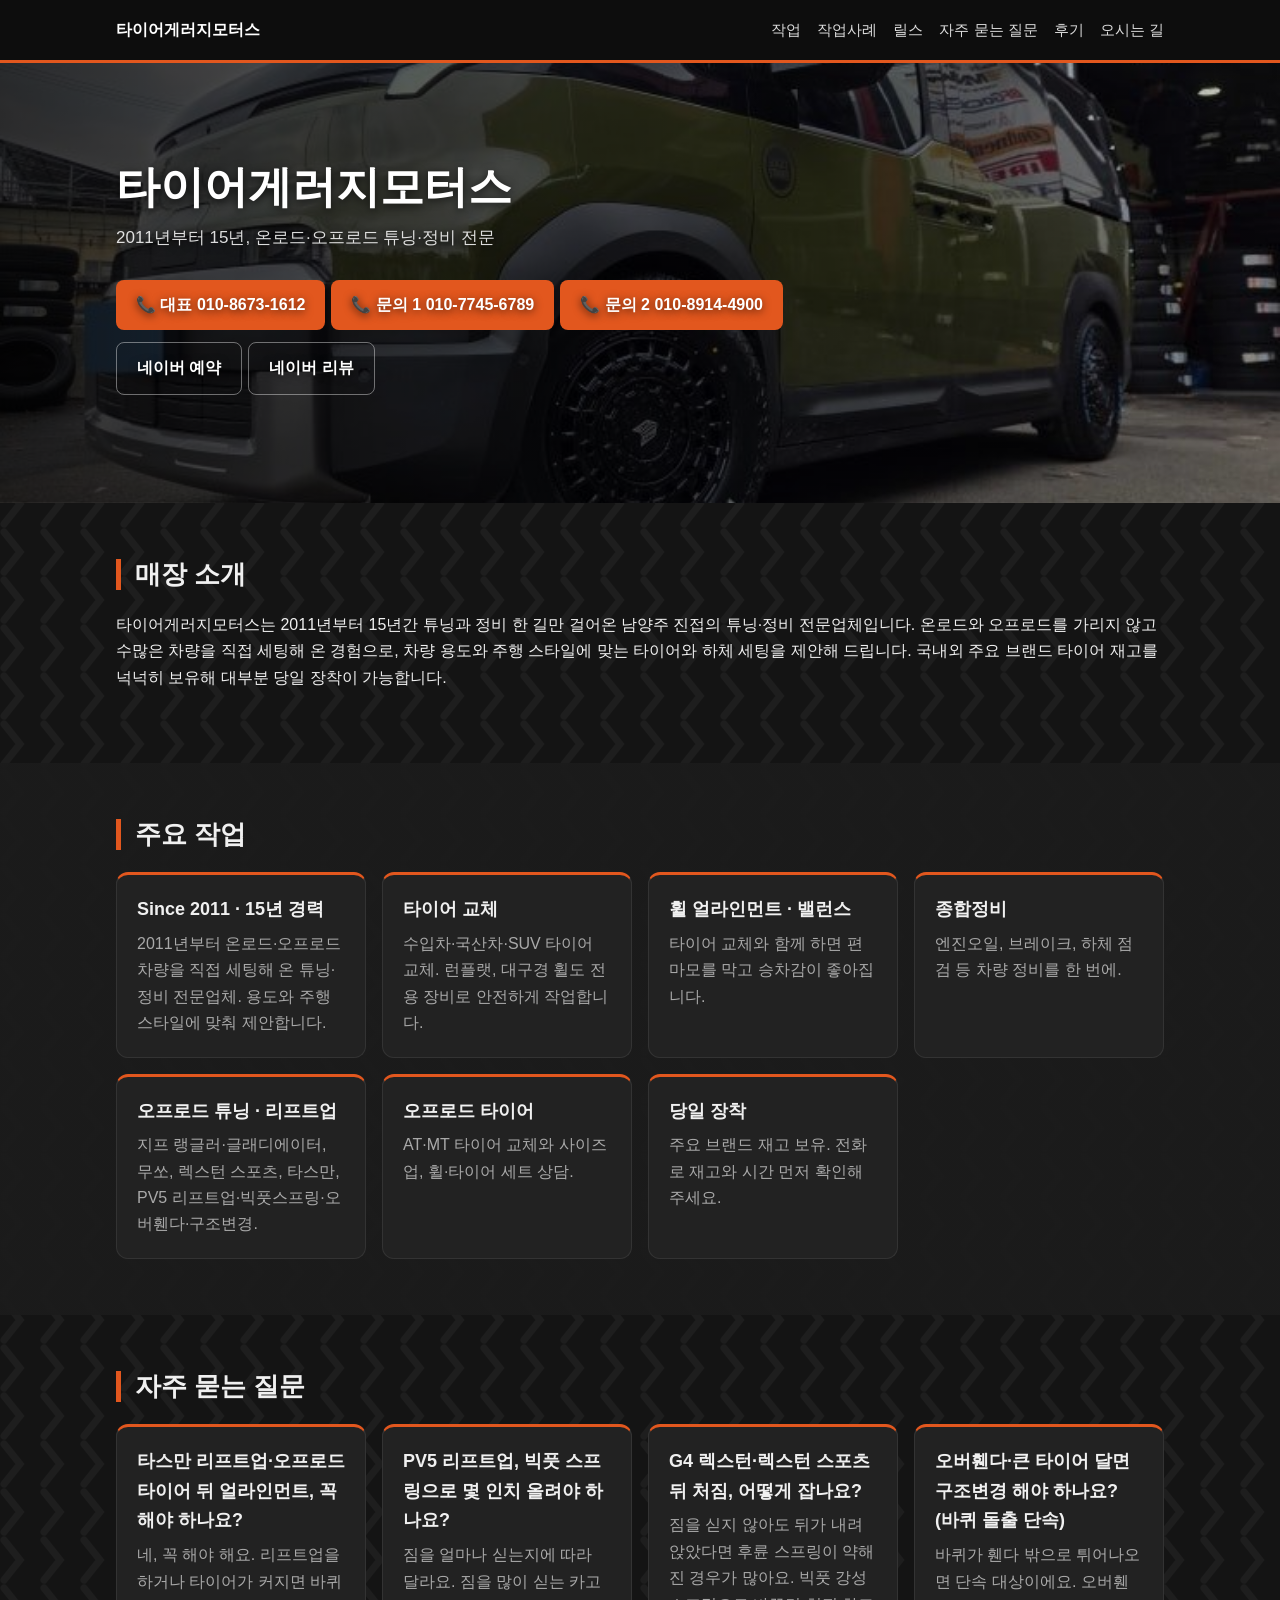
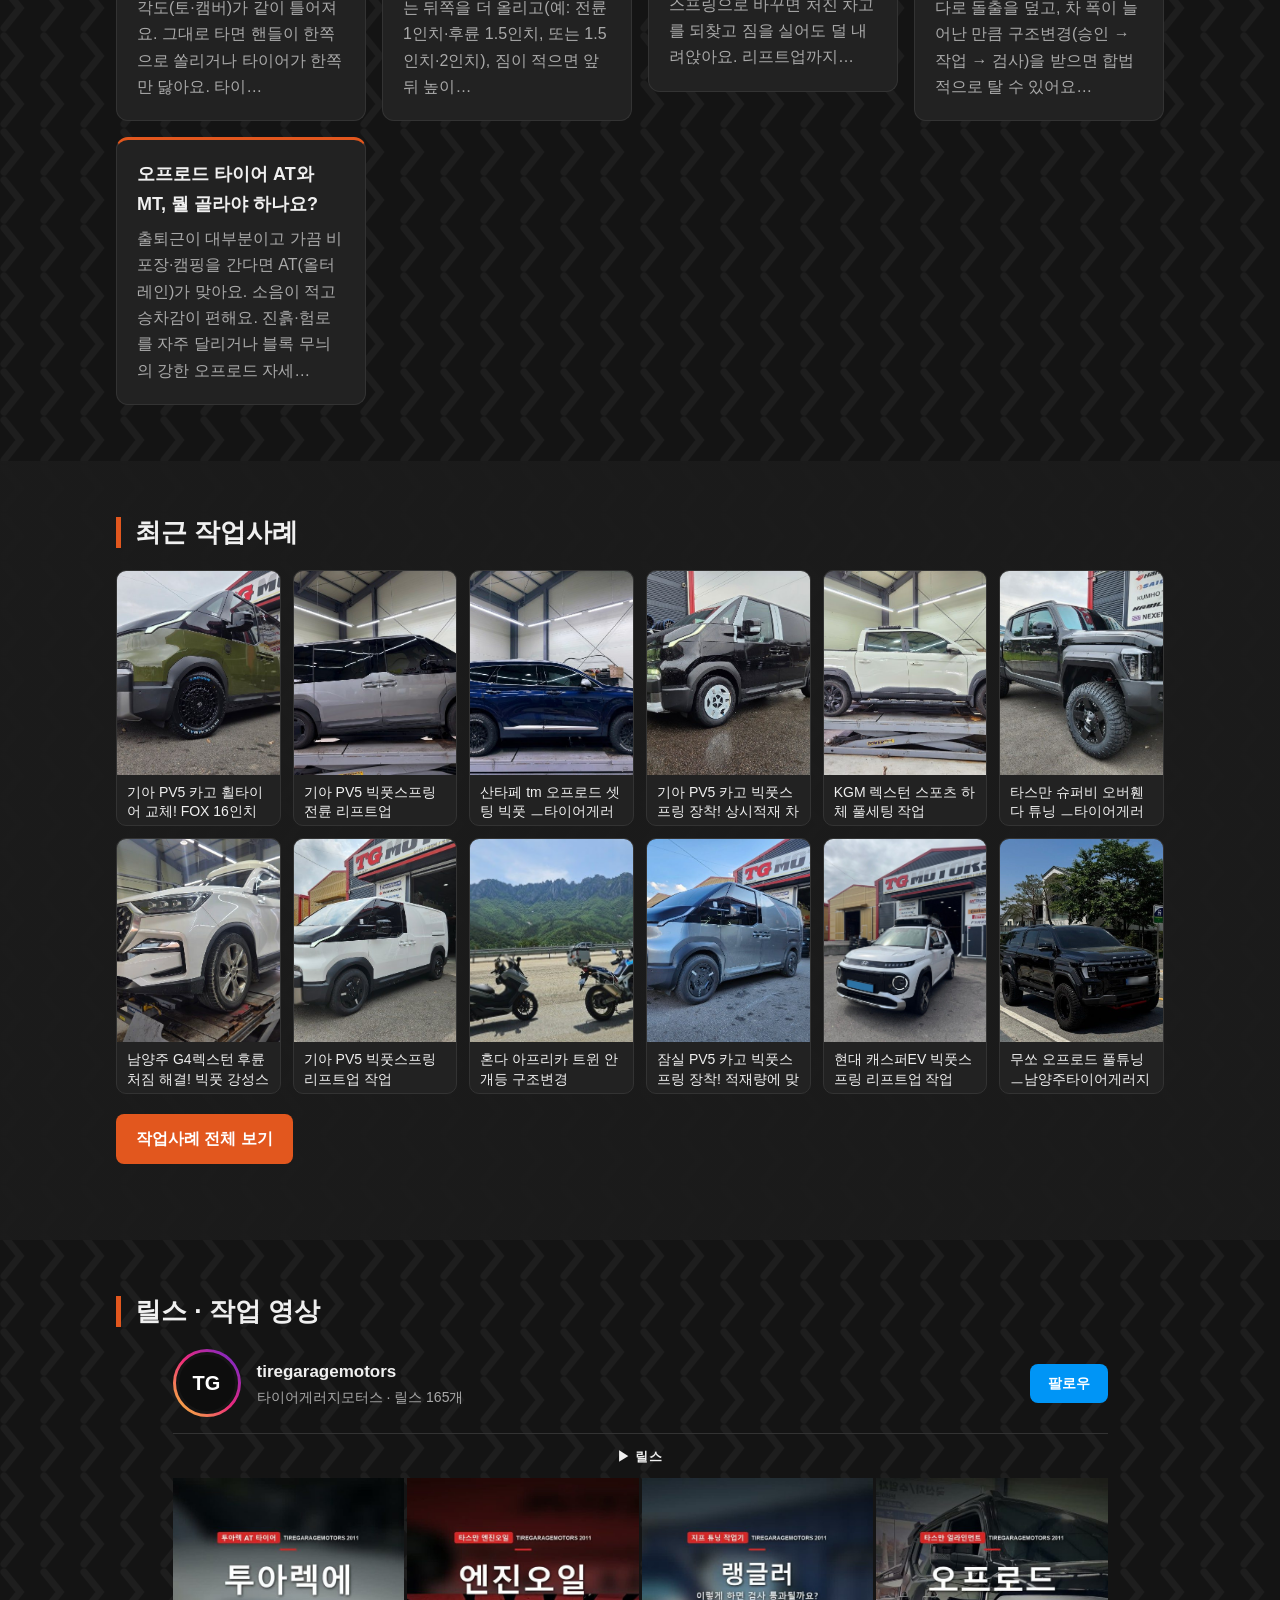
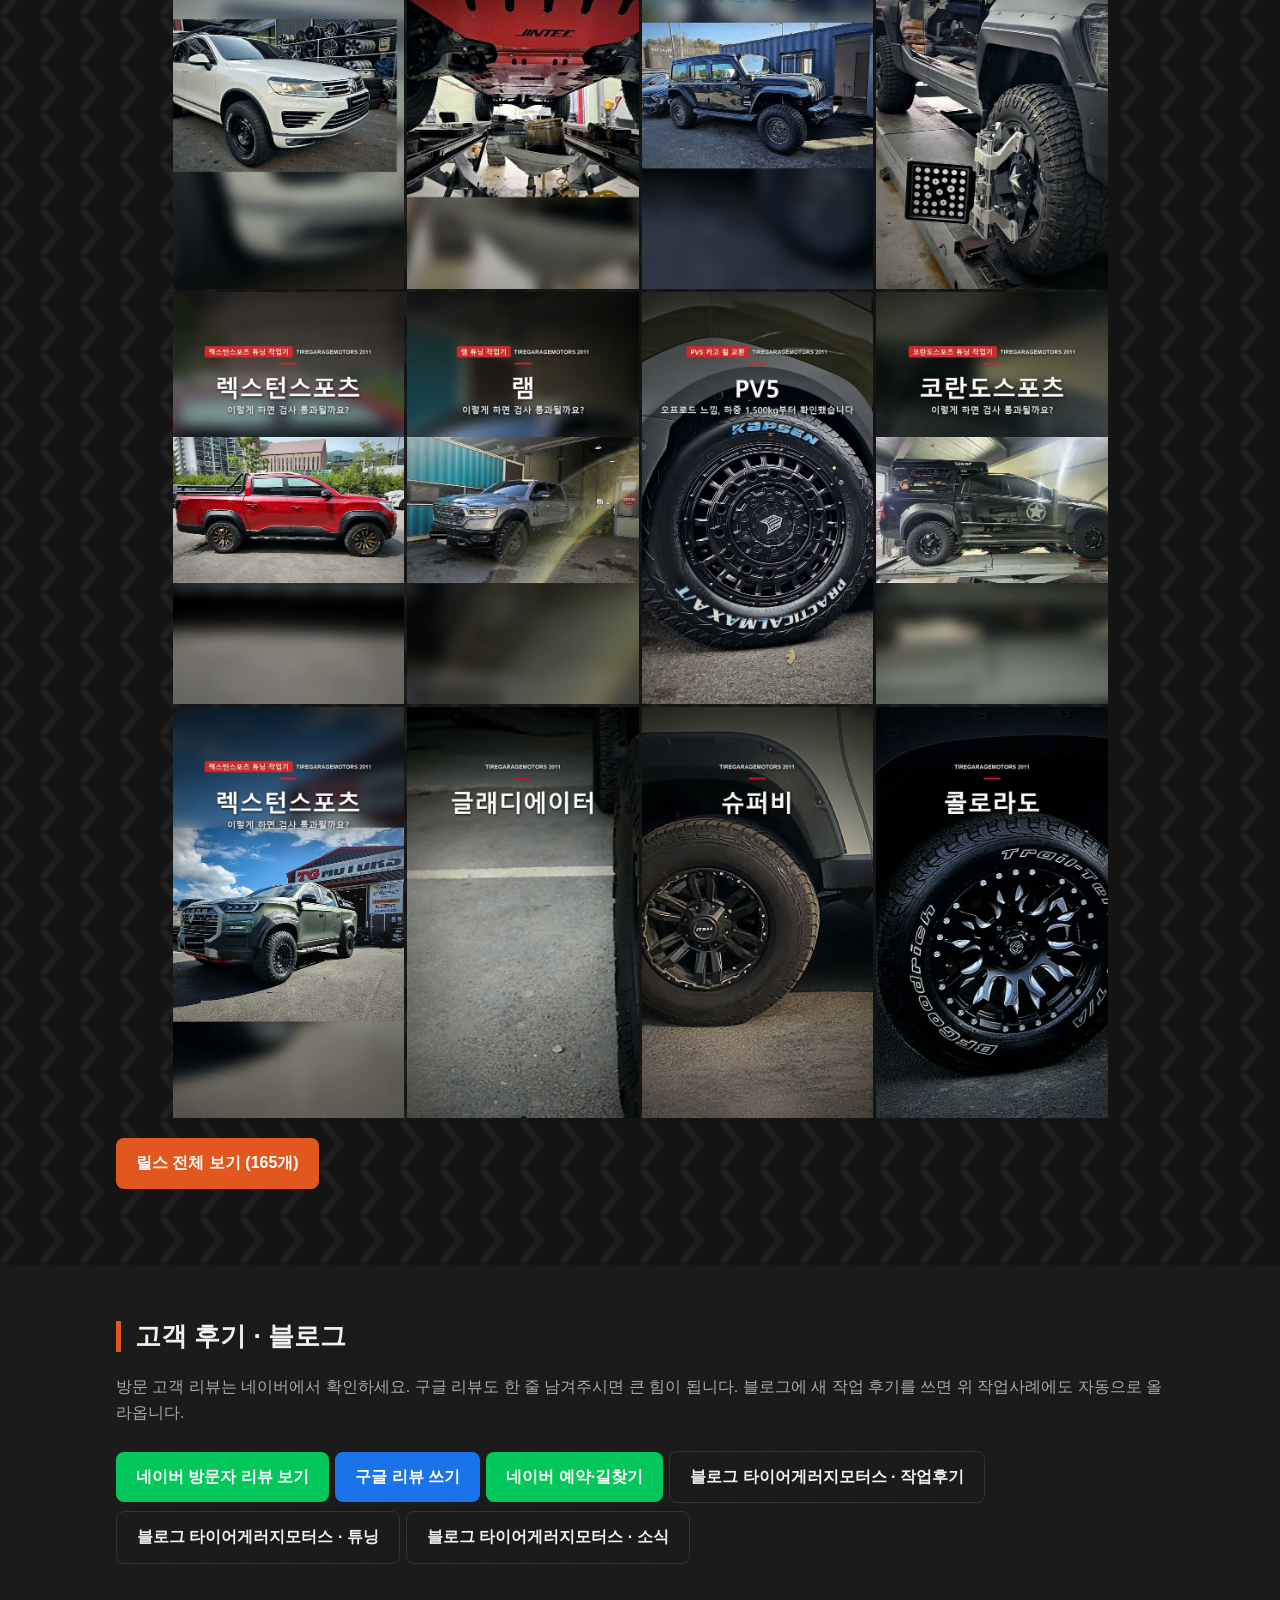
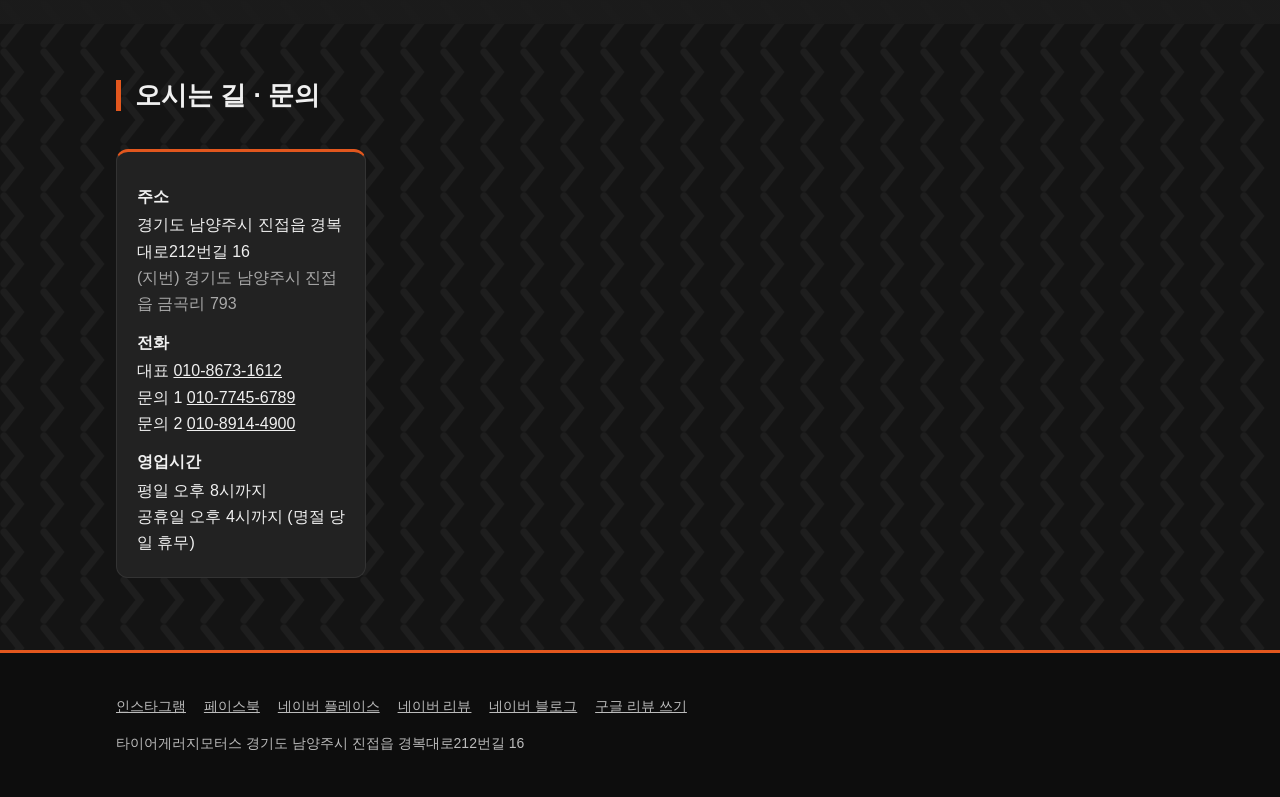
==== commit 11ba3748: "인스타 게시물 자동 반영 2026-11-28" ====
--- a/index.html
+++ b/index.html
@@ -85,14 +85,14 @@
 <section id="faq"><div class="wrap"><h2>자주 묻는 질문</h2><div class="grid guide-list"><a href="guide/tasman-liftup-alignment.html"><div class="card"><h3>타스만 리프트업·오프로드 타이어 뒤 얼라인먼트, 꼭 해야 하나요?</h3><p>네, 꼭 해야 해요. 리프트업을 하거나 타이어가 커지면 바퀴 각도(토·캠버)가 같이 틀어져요. 그대로 타면 핸들이 한쪽으로 쏠리거나 타이어가 한쪽만 닳아요. 타이…</p></div></a><a href="guide/pv5-bigfoot-spring-liftup.html"><div class="card"><h3>PV5 리프트업, 빅풋 스프링으로 몇 인치 올려야 하나요?</h3><p>짐을 얼마나 싣는지에 따라 달라요. 짐을 많이 싣는 카고는 뒤쪽을 더 올리고(예: 전륜 1인치·후륜 1.5인치, 또는 1.5인치·2인치), 짐이 적으면 앞뒤 높이…</p></div></a><a href="guide/rexton-rear-sag-fix.html"><div class="card"><h3>G4 렉스턴·렉스턴 스포츠 뒤 처짐, 어떻게 잡나요?</h3><p>짐을 싣지 않아도 뒤가 내려앉았다면 후륜 스프링이 약해진 경우가 많아요. 빅풋 강성 스프링으로 바꾸면 처진 차고를 되찾고 짐을 실어도 덜 내려앉아요. 리프트업까지…</p></div></a><a href="guide/overfender-structure-change.html"><div class="card"><h3>오버휀다·큰 타이어 달면 구조변경 해야 하나요? (바퀴 돌출 단속)</h3><p>바퀴가 휀다 밖으로 튀어나오면 단속 대상이에요. 오버휀다로 돌출을 덮고, 차 폭이 늘어난 만큼 구조변경(승인 → 작업 → 검사)을 받으면 합법적으로 탈 수 있어요…</p></div></a><a href="guide/offroad-tire-at-mt.html"><div class="card"><h3>오프로드 타이어 AT와 MT, 뭘 골라야 하나요?</h3><p>출퇴근이 대부분이고 가끔 비포장·캠핑을 간다면 AT(올터레인)가 맞아요. 소음이 적고 승차감이 편해요. 진흙·험로를 자주 달리거나 블록 무늬의 강한 오프로드 자세…</p></div></a></div></div></section>
 <section><div class="wrap"><h2>최근 작업사례</h2><div class="posts"><a href="https://blog.naver.com/tg_shop/224493309541" target="_blank" rel="noopener"><img src="images/blog_224493309541.jpg" alt="기아 PV5 카고 휠타이어 교체! FOX 16인치 휠 + 캡센 AT 215 70 16 장착 후기 (남양주 타이어게러지모터스)" loading="lazy"><span>기아 PV5 카고 휠타이어 교체! FOX 16인치 휠 + 캡센 AT 215 70 16 장착 후기 (남양주 타이어게러지모터스)</span></a><a href="https://blog.naver.com/wowlee1216/224413539103" target="_blank" rel="noopener"><img src="images/blog_224413539103.jpg" alt="기아 PV5 빅풋스프링 전륜 리프트업" loading="lazy"><span>기아 PV5 빅풋스프링 전륜 리프트업</span></a><a href="https://blog.naver.com/tiregarage/224324351586" target="_blank" rel="noopener"><img src="images/blog_224324351586.jpg" alt="산타페 tm 오프로드 셋팅 빅풋 ㅡ타이어게러지모터스" loading="lazy"><span>산타페 tm 오프로드 셋팅 빅풋 ㅡ타이어게러지모터스</span></a><a href="https://blog.naver.com/tg_shop/224491828330" target="_blank" rel="noopener"><img src="images/blog_224491828330.jpg" alt="기아 PV5 카고 빅풋스프링 장착! 상시적재 차량 보강 작업｜남양주 타이어게러지모터스" loading="lazy"><span>기아 PV5 카고 빅풋스프링 장착! 상시적재 차량 보강 작업｜남양주 타이어게러지모터스</span></a><a href="https://blog.naver.com/wowlee1216/224413522799" target="_blank" rel="noopener"><img src="images/blog_224413522799.jpg" alt="KGM 렉스턴 스포츠 하체 풀세팅 작업" loading="lazy"><span>KGM 렉스턴 스포츠 하체 풀세팅 작업</span></a><a href="https://blog.naver.com/tiregarage/224303916320" target="_blank" rel="noopener"><img src="images/blog_224303916320.jpg" alt="타스만 슈퍼비 오버휀다 튜닝 ㅡ타이어게러지모터스" loading="lazy"><span>타스만 슈퍼비 오버휀다 튜닝 ㅡ타이어게러지모터스</span></a><a href="https://blog.naver.com/tg_shop/224491385945" target="_blank" rel="noopener"><img src="images/blog_224491385945.jpg" alt="남양주 G4렉스턴 후륜 처짐 해결! 빅풋 강성스프링 보강 장착 후기" loading="lazy"><span>남양주 G4렉스턴 후륜 처짐 해결! 빅풋 강성스프링 보강 장착 후기</span></a><a href="https://blog.naver.com/wowlee1216/224413500190" target="_blank" rel="noopener"><img src="images/blog_224413500190.jpg" alt="기아 PV5 빅풋스프링 리프트업 작업" loading="lazy"><span>기아 PV5 빅풋스프링 리프트업 작업</span></a><a href="https://blog.naver.com/tiregarage/224298144781" target="_blank" rel="noopener"><img src="images/blog_224298144781.jpg" alt="혼다 아프리카 트윈 안개등 구조변경" loading="lazy"><span>혼다 아프리카 트윈 안개등 구조변경</span></a><a href="https://blog.naver.com/tg_shop/224490286723" target="_blank" rel="noopener"><img src="images/blog_224490286723.jpg" alt="잠실 PV5 카고 빅풋스프링 장착! 적재량에 맞춘 최적의 차고 세팅" loading="lazy"><span>잠실 PV5 카고 빅풋스프링 장착! 적재량에 맞춘 최적의 차고 세팅</span></a><a href="https://blog.naver.com/wowlee1216/224413478955" target="_blank" rel="noopener"><img src="images/blog_224413478955.jpg" alt="현대 캐스퍼EV 빅풋스프링 리프트업 작업" loading="lazy"><span>현대 캐스퍼EV 빅풋스프링 리프트업 작업</span></a><a href="https://blog.naver.com/tiregarage/224297983283" target="_blank" rel="noopener"><img src="images/blog_224297983283.jpg" alt="무쏘 오프로드 풀튜닝 ㅡ남양주타이어게러지모터스" loading="lazy"><span>무쏘 오프로드 풀튜닝 ㅡ남양주타이어게러지모터스</span></a></div><p style="margin-top:16px"><a class="btn" href="posts/index.html">작업사례 전체 보기</a></p></div></section>
 <section id="reels"><div class="wrap"><h2>릴스 · 작업 영상</h2><div class="ig"><div class="ig-head"><div class="ig-av"><span>TG</span></div>
-<div><div class="ig-name">tiregaragemotors</div><div class="ig-sub">타이어게러지모터스 · 릴스 164개</div></div><a class="ig-follow" href="https://www.instagram.com/tiregaragemotors/" target="_blank" rel="noopener">팔로우</a></div>
-<div class="ig-tab">▶ 릴스</div><div class="reels"><a href="https://www.instagram.com/reel/DgR26gaghwK/" data-code="DgR26gaghwK" target="_blank" rel="noopener" title="타스만 엔진오일 교환 순서, 언더커버 그대로 폐유 끝까지 필터까지"><img src="images/reel_DgR26gaghwK.jpg" alt="타스만 엔진오일 교환 순서, 언더커버 그대로 폐유 끝까지 필터까지 - 타이어게러지모터스 릴스" loading="lazy"></a><a href="https://www.instagram.com/reel/DgRPgEUSOnz/" data-code="DgRPgEUSOnz" target="_blank" rel="noopener" title="랭글러 JL · 35인치 2인치 리프트업, 8가지 풀튜닝"><img src="images/reel_DgRPgEUSOnz.jpg" alt="랭글러 JL · 35인치 2인치 리프트업, 8가지 풀튜닝 - 타이어게러지모터스 릴스" loading="lazy"></a><a href="https://www.instagram.com/reel/DgQvceDJLHp/" data-code="DgQvceDJLHp" target="_blank" rel="noopener" title="타스만 X-PRO 4륜 얼라인먼트, 머드 타이어 세팅 후 앞뒤 각도 맞추기"><img src="images/reel_DgQvceDJLHp.jpg" alt="타스만 X-PRO 4륜 얼라인먼트, 머드 타이어 세팅 후 앞뒤 각도 맞추기 - 타이어게러지모터스 릴스" loading="lazy"></a><a href="https://www.instagram.com/reel/DgPk9A0h0px/" data-code="DgPk9A0h0px" target="_blank" rel="noopener" title="렉스턴스포츠 칸 · 슈퍼비 V1 오버휀다, 구변까지 3단계"><img src="images/reel_DgPk9A0h0px.jpg" alt="렉스턴스포츠 칸 · 슈퍼비 V1 오버휀다, 구변까지 3단계 - 타이어게러지모터스 릴스" loading="lazy"></a><a href="https://www.instagram.com/reel/DgOqjXPNOY4/" data-code="DgOqjXPNOY4" target="_blank" rel="noopener" title="램 픽업 · 35인치 맞춤 오버휀다, 승인부터 검사까지 3단계"><img src="images/reel_DgOqjXPNOY4.jpg" alt="램 픽업 · 35인치 맞춤 오버휀다, 승인부터 검사까지 3단계 - 타이어게러지모터스 릴스" loading="lazy"></a><a href="https://www.instagram.com/reel/DgOJvLgMAQK/" data-code="DgOJvLgMAQK" target="_blank" rel="noopener" title="PV5 카고 휠 교환 · AT 타이어 장착, 영국 FOX 16인치 + 215/70R16"><img src="images/reel_DgOJvLgMAQK.jpg" alt="PV5 카고 휠 교환 · AT 타이어 장착, 영국 FOX 16인치 + 215/70R16 - 타이어게러지모터스 릴스" loading="lazy"></a><a href="https://www.instagram.com/reel/DgNAKGegc4m/" data-code="DgNAKGegc4m" target="_blank" rel="noopener" title="코란도스포츠 · 리프트업 슈퍼비 오버휀다, 3단계 구변까지"><img src="images/reel_DgNAKGegc4m.jpg" alt="코란도스포츠 · 리프트업 슈퍼비 오버휀다, 3단계 구변까지 - 타이어게러지모터스 릴스" loading="lazy"></a><a href="https://www.instagram.com/reel/DgMFuORqGYj/" data-code="DgMFuORqGYj" target="_blank" rel="noopener" title="렉스턴스포츠 칸 · 리프트업 바디업, 5가지만 바꿨습니다"><img src="images/reel_DgMFuORqGYj.jpg" alt="렉스턴스포츠 칸 · 리프트업 바디업, 5가지만 바꿨습니다 - 타이어게러지모터스 릴스" loading="lazy"></a><a href="https://www.instagram.com/reel/DgKbXuVAlpc/" data-code="DgKbXuVAlpc" target="_blank" rel="noopener" title="글래디에이터 · 바퀴 돌출 단속, 오버휀다 폭 구변 3단계"><img src="images/reel_DgKbXuVAlpc.jpg" alt="글래디에이터 · 바퀴 돌출 단속, 오버휀다 폭 구변 3단계 - 타이어게러지모터스 릴스" loading="lazy"></a><a href="https://www.instagram.com/reel/DgKIeBUqOEW/" data-code="DgKIeBUqOEW" target="_blank" rel="noopener" title="렉스턴스포츠 · 휠 돌출 슈퍼비 오버휀다, 폭 구조변경 3단계"><img src="images/reel_DgKIeBUqOEW.jpg" alt="렉스턴스포츠 · 휠 돌출 슈퍼비 오버휀다, 폭 구조변경 3단계 - 타이어게러지모터스 릴스" loading="lazy"></a><a href="https://www.instagram.com/reel/DgH2pEnDqah/" data-code="DgH2pEnDqah" target="_blank" rel="noopener" title="콜로라도 · 17인치 BF T/A 오버휀다, 구조변경 3단계"><img src="images/reel_DgH2pEnDqah.jpg" alt="콜로라도 · 17인치 BF T/A 오버휀다, 구조변경 3단계 - 타이어게러지모터스 릴스" loading="lazy"></a><a href="https://www.instagram.com/reel/DgG8OPllTL2/" data-code="DgG8OPllTL2" target="_blank" rel="noopener" title="렉스턴스포츠 · 32인치 리프트업, 3단계로 오버휀다 구변까지"><img src="images/reel_DgG8OPllTL2.jpg" alt="렉스턴스포츠 · 32인치 리프트업, 3단계로 오버휀다 구변까지 - 타이어게러지모터스 릴스" loading="lazy"></a></div></div>
+<div><div class="ig-name">tiregaragemotors</div><div class="ig-sub">타이어게러지모터스 · 릴스 165개</div></div><a class="ig-follow" href="https://www.instagram.com/tiregaragemotors/" target="_blank" rel="noopener">팔로우</a></div>
+<div class="ig-tab">▶ 릴스</div><div class="reels"><a href="https://www.instagram.com/reel/DgR5yZ0P8jo/" data-code="DgR5yZ0P8jo" target="_blank" rel="noopener" title="폭스바겐 투아렉 한국 다이나프로 AT2 익스트림 265/65R17 장착, 2인치 리프트업 차"><img src="images/reel_DgR5yZ0P8jo.jpg" alt="폭스바겐 투아렉 한국 다이나프로 AT2 익스트림 265/65R17 장착, 2인치 리프트업 차 - 타이어게러지모터스 릴스" loading="lazy"></a><a href="https://www.instagram.com/reel/DgR26gaghwK/" data-code="DgR26gaghwK" target="_blank" rel="noopener" title="타스만 엔진오일 교환 순서, 언더커버 그대로 폐유 끝까지 필터까지"><img src="images/reel_DgR26gaghwK.jpg" alt="타스만 엔진오일 교환 순서, 언더커버 그대로 폐유 끝까지 필터까지 - 타이어게러지모터스 릴스" loading="lazy"></a><a href="https://www.instagram.com/reel/DgRPgEUSOnz/" data-code="DgRPgEUSOnz" target="_blank" rel="noopener" title="랭글러 JL · 35인치 2인치 리프트업, 8가지 풀튜닝"><img src="images/reel_DgRPgEUSOnz.jpg" alt="랭글러 JL · 35인치 2인치 리프트업, 8가지 풀튜닝 - 타이어게러지모터스 릴스" loading="lazy"></a><a href="https://www.instagram.com/reel/DgQvceDJLHp/" data-code="DgQvceDJLHp" target="_blank" rel="noopener" title="타스만 X-PRO 4륜 얼라인먼트, 머드 타이어 세팅 후 앞뒤 각도 맞추기"><img src="images/reel_DgQvceDJLHp.jpg" alt="타스만 X-PRO 4륜 얼라인먼트, 머드 타이어 세팅 후 앞뒤 각도 맞추기 - 타이어게러지모터스 릴스" loading="lazy"></a><a href="https://www.instagram.com/reel/DgPk9A0h0px/" data-code="DgPk9A0h0px" target="_blank" rel="noopener" title="렉스턴스포츠 칸 · 슈퍼비 V1 오버휀다, 구변까지 3단계"><img src="images/reel_DgPk9A0h0px.jpg" alt="렉스턴스포츠 칸 · 슈퍼비 V1 오버휀다, 구변까지 3단계 - 타이어게러지모터스 릴스" loading="lazy"></a><a href="https://www.instagram.com/reel/DgOqjXPNOY4/" data-code="DgOqjXPNOY4" target="_blank" rel="noopener" title="램 픽업 · 35인치 맞춤 오버휀다, 승인부터 검사까지 3단계"><img src="images/reel_DgOqjXPNOY4.jpg" alt="램 픽업 · 35인치 맞춤 오버휀다, 승인부터 검사까지 3단계 - 타이어게러지모터스 릴스" loading="lazy"></a><a href="https://www.instagram.com/reel/DgOJvLgMAQK/" data-code="DgOJvLgMAQK" target="_blank" rel="noopener" title="PV5 카고 휠 교환 · AT 타이어 장착, 영국 FOX 16인치 + 215/70R16"><img src="images/reel_DgOJvLgMAQK.jpg" alt="PV5 카고 휠 교환 · AT 타이어 장착, 영국 FOX 16인치 + 215/70R16 - 타이어게러지모터스 릴스" loading="lazy"></a><a href="https://www.instagram.com/reel/DgNAKGegc4m/" data-code="DgNAKGegc4m" target="_blank" rel="noopener" title="코란도스포츠 · 리프트업 슈퍼비 오버휀다, 3단계 구변까지"><img src="images/reel_DgNAKGegc4m.jpg" alt="코란도스포츠 · 리프트업 슈퍼비 오버휀다, 3단계 구변까지 - 타이어게러지모터스 릴스" loading="lazy"></a><a href="https://www.instagram.com/reel/DgMFuORqGYj/" data-code="DgMFuORqGYj" target="_blank" rel="noopener" title="렉스턴스포츠 칸 · 리프트업 바디업, 5가지만 바꿨습니다"><img src="images/reel_DgMFuORqGYj.jpg" alt="렉스턴스포츠 칸 · 리프트업 바디업, 5가지만 바꿨습니다 - 타이어게러지모터스 릴스" loading="lazy"></a><a href="https://www.instagram.com/reel/DgKbXuVAlpc/" data-code="DgKbXuVAlpc" target="_blank" rel="noopener" title="글래디에이터 · 바퀴 돌출 단속, 오버휀다 폭 구변 3단계"><img src="images/reel_DgKbXuVAlpc.jpg" alt="글래디에이터 · 바퀴 돌출 단속, 오버휀다 폭 구변 3단계 - 타이어게러지모터스 릴스" loading="lazy"></a><a href="https://www.instagram.com/reel/DgKIeBUqOEW/" data-code="DgKIeBUqOEW" target="_blank" rel="noopener" title="렉스턴스포츠 · 휠 돌출 슈퍼비 오버휀다, 폭 구조변경 3단계"><img src="images/reel_DgKIeBUqOEW.jpg" alt="렉스턴스포츠 · 휠 돌출 슈퍼비 오버휀다, 폭 구조변경 3단계 - 타이어게러지모터스 릴스" loading="lazy"></a><a href="https://www.instagram.com/reel/DgH2pEnDqah/" data-code="DgH2pEnDqah" target="_blank" rel="noopener" title="콜로라도 · 17인치 BF T/A 오버휀다, 구조변경 3단계"><img src="images/reel_DgH2pEnDqah.jpg" alt="콜로라도 · 17인치 BF T/A 오버휀다, 구조변경 3단계 - 타이어게러지모터스 릴스" loading="lazy"></a></div></div>
 <div class="reel-modal" id="reelModal"><button aria-label="닫기">×</button><iframe title="인스타그램 릴스" allow="autoplay; encrypted-media" allowfullscreen></iframe><a target="_blank" rel="noopener">인스타그램에서 보기 ›</a></div>
 <script>(function(){var m=document.getElementById('reelModal'),f=m.querySelector('iframe'),l=m.querySelector('a');
 function close(){m.classList.remove('on');f.src='about:blank'}
 document.querySelectorAll('.reels a').forEach(function(a){a.addEventListener('click',function(e){e.preventDefault();
 f.src='https://www.instagram.com/reel/'+a.dataset.code+'/embed/captioned/';l.href=a.href;m.classList.add('on')})});
-m.addEventListener('click',function(e){if(e.target!==f&&e.target!==l)close()});document.addEventListener('keydown',function(e){if(e.key==='Escape')close()})})();</script><p style="margin-top:16px"><a class="btn" href="reels/index.html">릴스 전체 보기 (164개)</a></p></div></section>
+m.addEventListener('click',function(e){if(e.target!==f&&e.target!==l)close()});document.addEventListener('keydown',function(e){if(e.key==='Escape')close()})})();</script><p style="margin-top:16px"><a class="btn" href="reels/index.html">릴스 전체 보기 (165개)</a></p></div></section>
 <section id="reviews"><div class="wrap"><h2>고객 후기 · 블로그</h2><p class="muted">방문 고객 리뷰는 네이버에서 확인하세요. 구글 리뷰도 한 줄 남겨주시면 큰 힘이 됩니다. 블로그에 새 작업 후기를 쓰면 위 작업사례에도 자동으로 올라옵니다.</p><div class="navbtns"><a class="btn" href="https://m.place.naver.com/place/1485920143/review/visitor" target="_blank" rel="noopener">네이버 방문자 리뷰 보기</a><a class="btn google" href="https://search.google.com/local/writereview?placeid=ChIJURJwHrvJfDURxb4zpCA3Q0M" target="_blank" rel="noopener">구글 리뷰 쓰기</a><a class="btn" href="https://m.place.naver.com/place/1485920143/home" target="_blank" rel="noopener">네이버 예약·길찾기</a><a class="btn line" href="https://blog.naver.com/tg_shop" target="_blank" rel="noopener">블로그 타이어게러지모터스 · 작업후기</a><a class="btn line" href="https://blog.naver.com/tiregarage" target="_blank" rel="noopener">블로그 타이어게러지모터스 · 튜닝</a><a class="btn line" href="https://blog.naver.com/wowlee1216" target="_blank" rel="noopener">블로그 타이어게러지모터스 · 소식</a></div></div></section>
 <section id="contact"><div class="wrap"><h2>오시는 길 · 문의</h2>
 <div class="grid"><dl class="info card"><dt>주소</dt><dd>경기도 남양주시 진접읍 경복대로212번길 16<br><span class="muted">(지번) 경기도 남양주시 진접읍 금곡리 793</span></dd><dt>전화</dt><dd>대표 <a href="tel:010-8673-1612">010-8673-1612</a><br>문의 1 <a href="tel:010-7745-6789">010-7745-6789</a><br>문의 2 <a href="tel:010-8914-4900">010-8914-4900</a></dd><dt>영업시간</dt><dd>평일 오후 8시까지<br>공휴일 오후 4시까지 (명절 당일 휴무)</dd></dl><iframe class="map" loading="lazy" title="지도" src="https://www.google.com/maps?q=경기도 남양주시 진접읍 경복대로212번길 16&output=embed"></iframe></div></div></section>
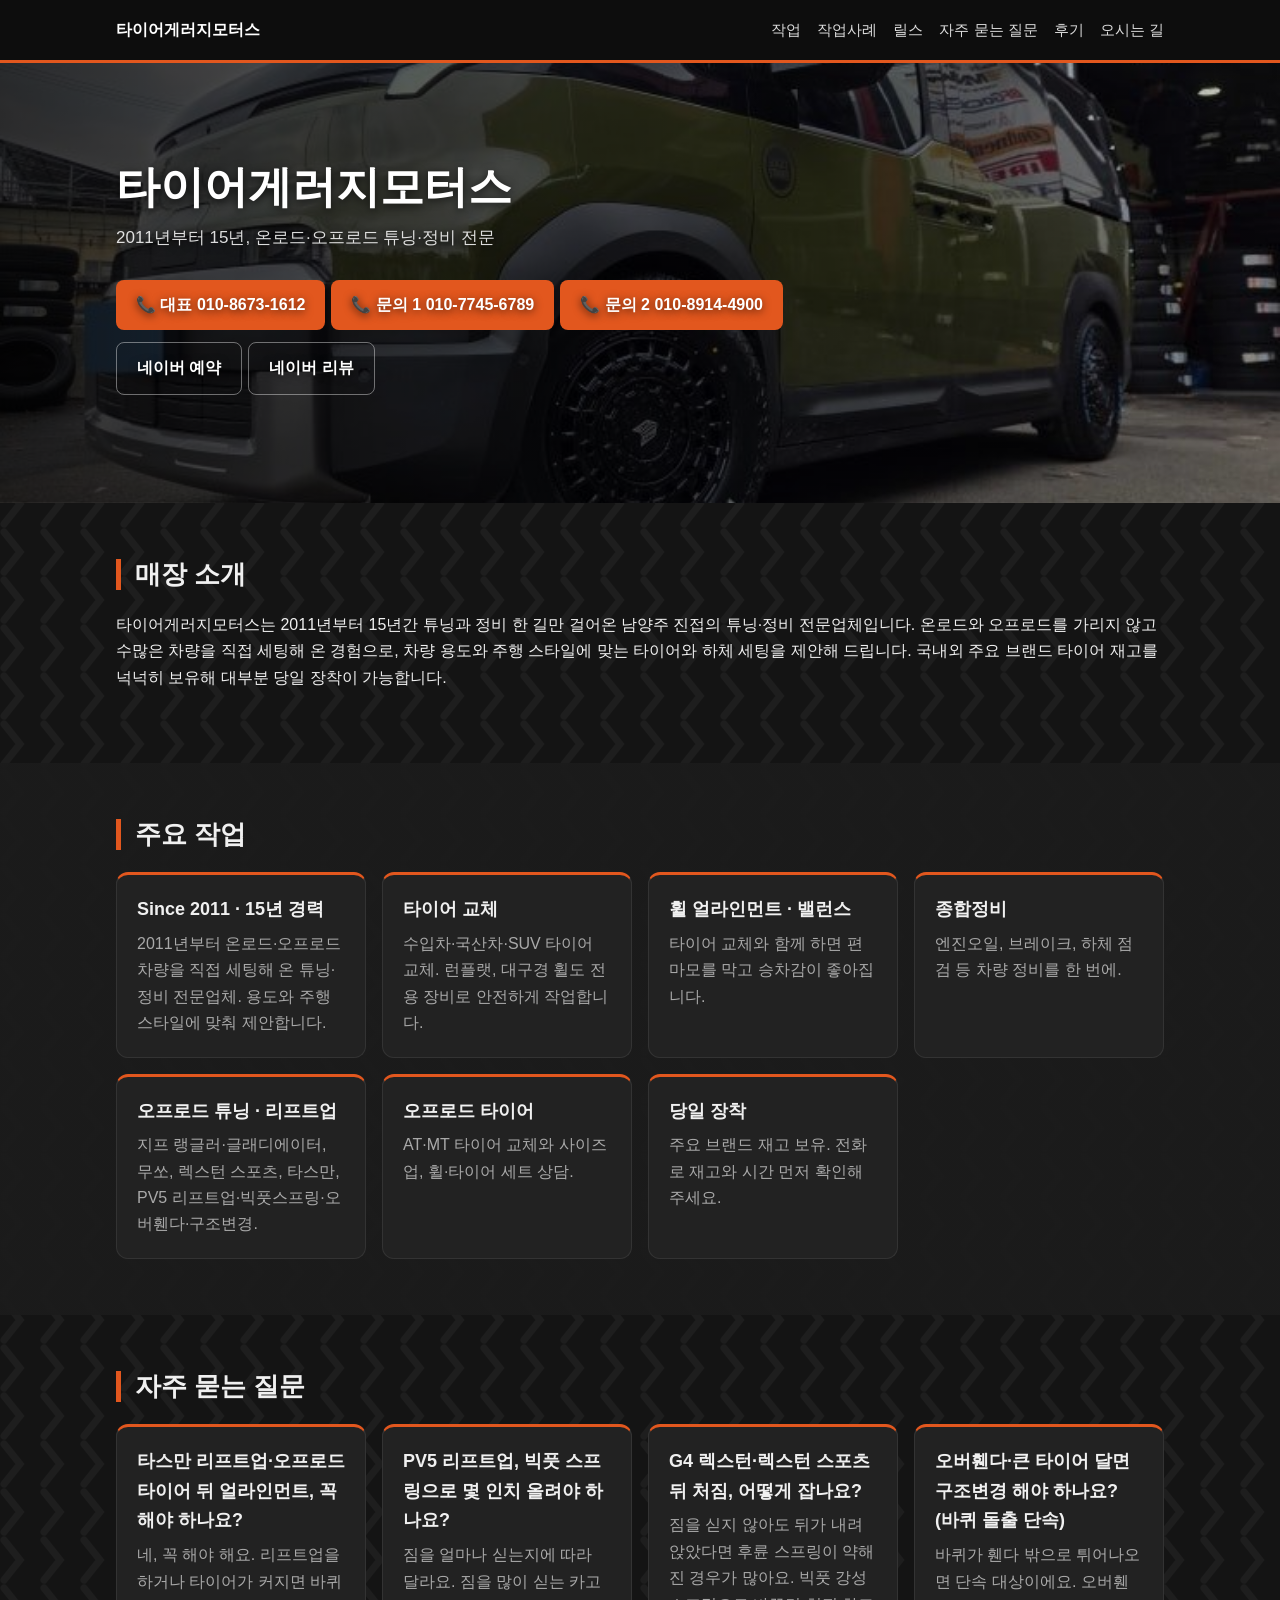
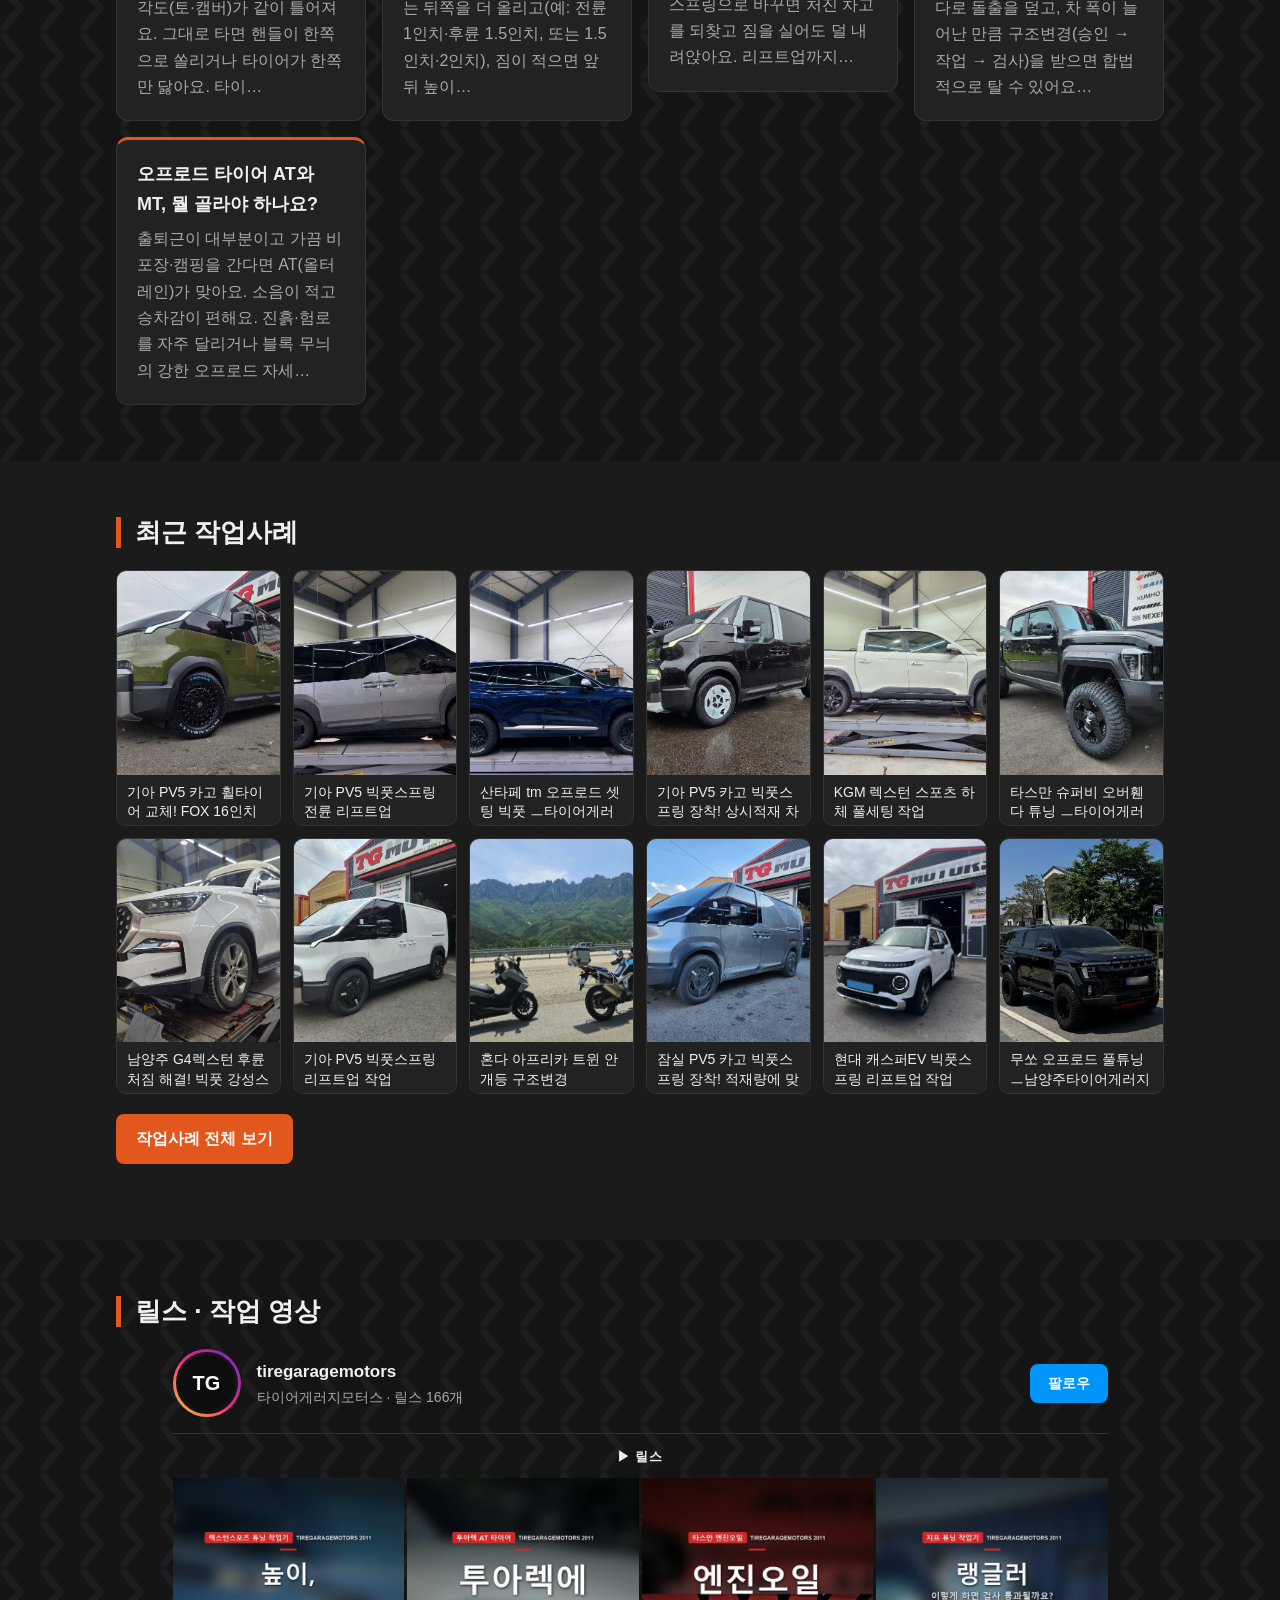
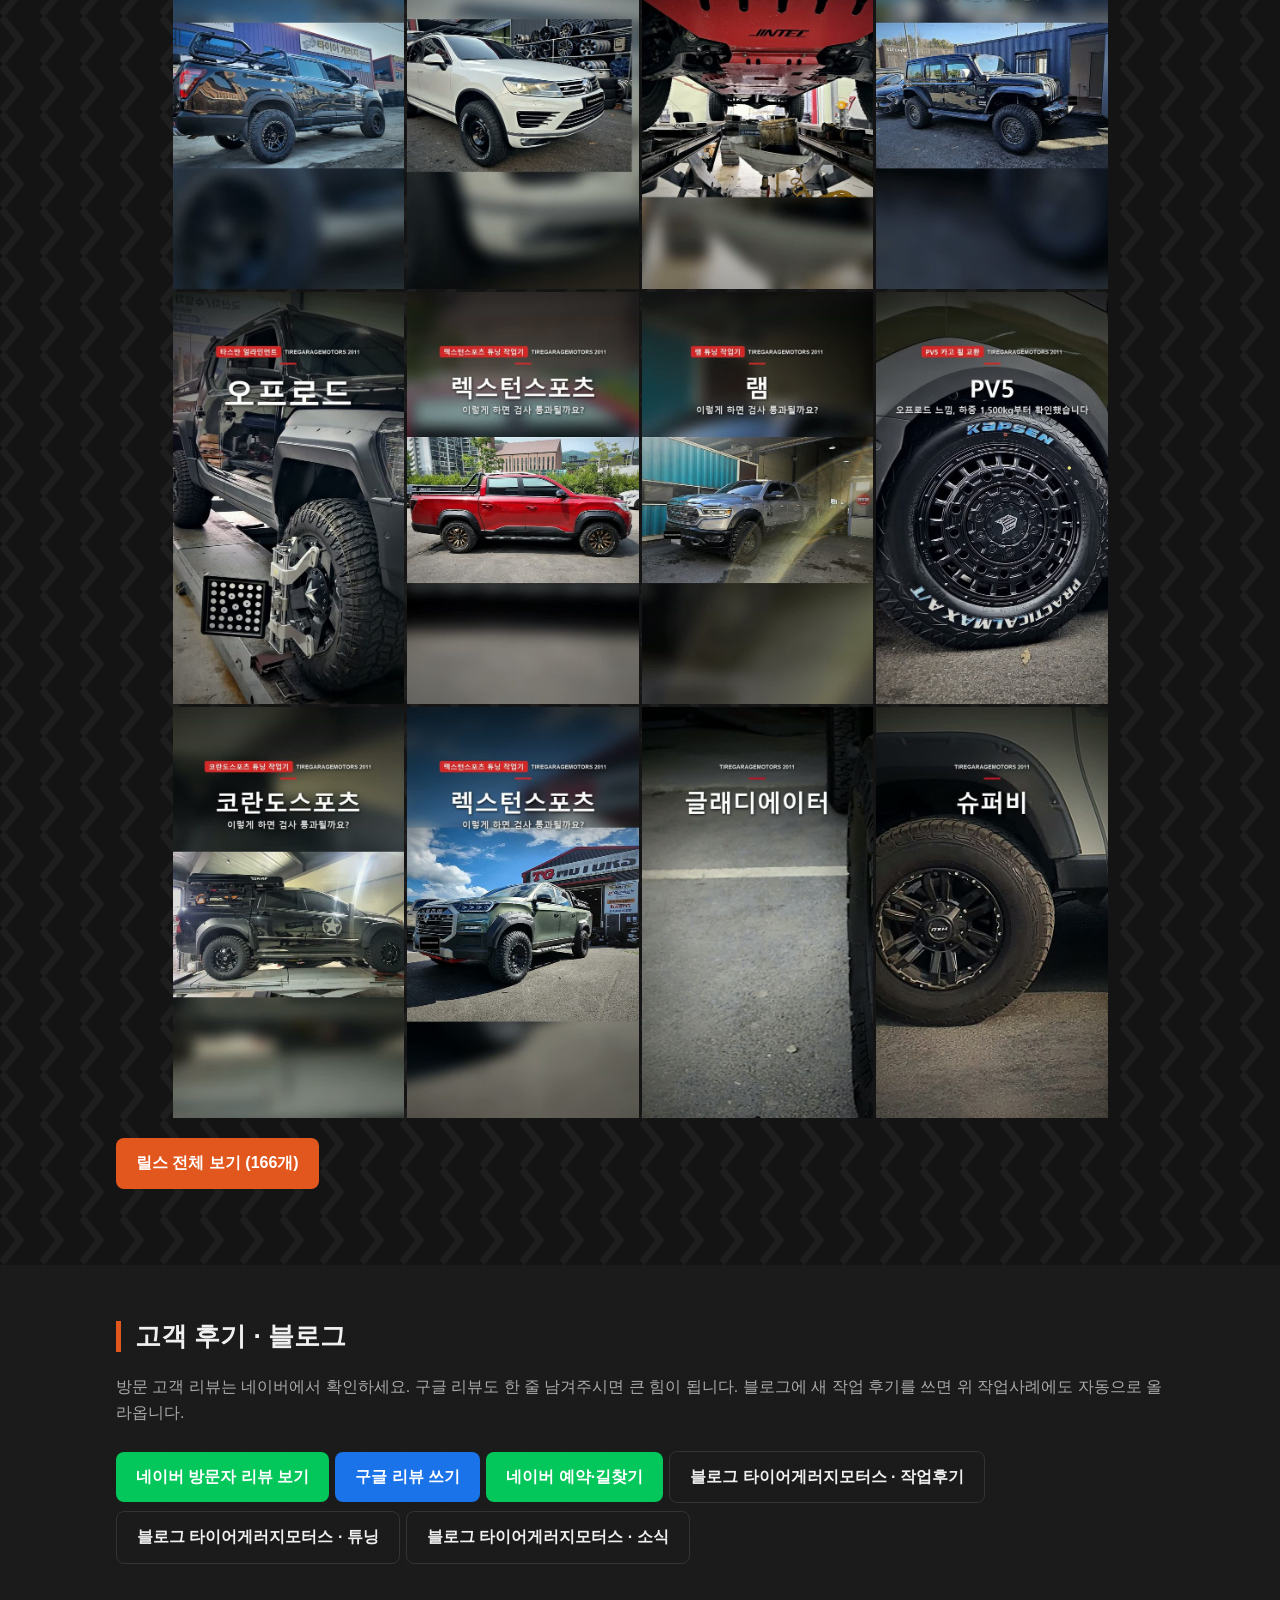
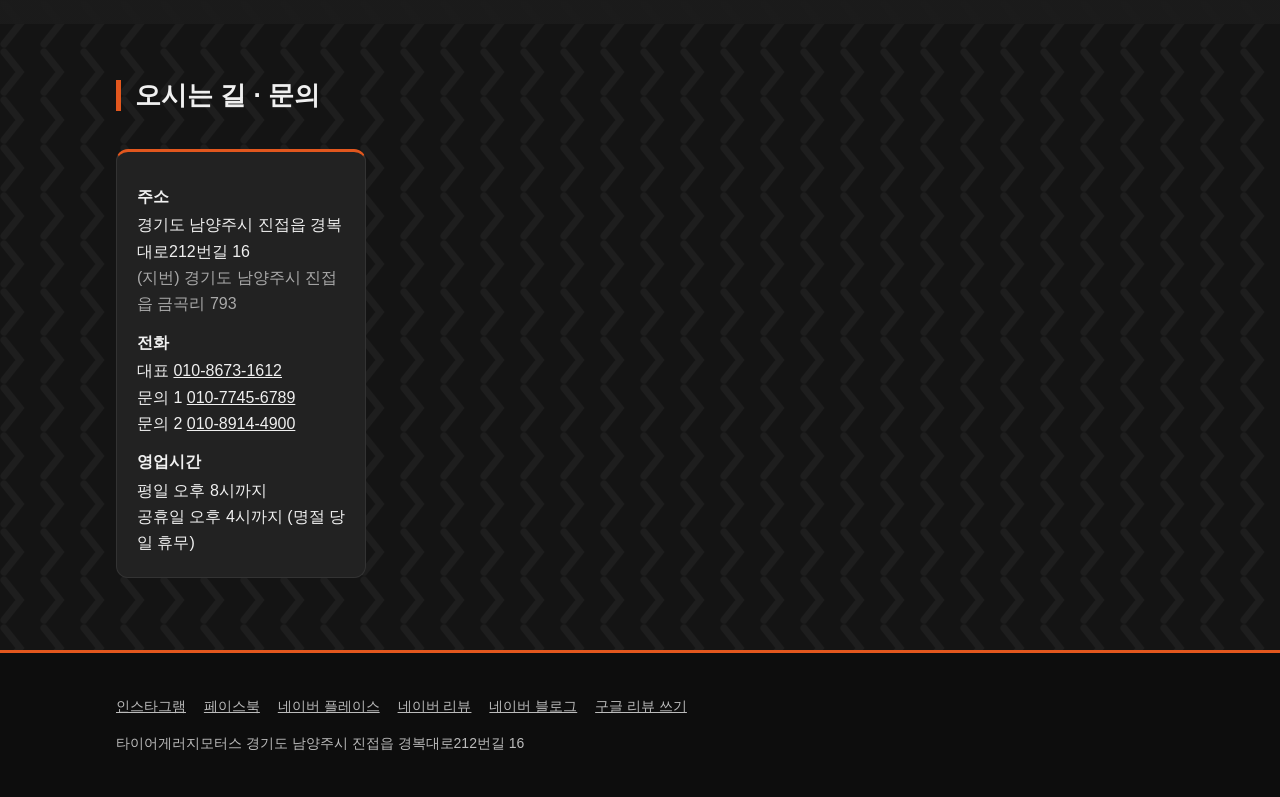
==== commit ab1e5bd9: "인스타 게시물 자동 반영 2026-11-28" ====
--- a/index.html
+++ b/index.html
@@ -85,14 +85,14 @@
 <section id="faq"><div class="wrap"><h2>자주 묻는 질문</h2><div class="grid guide-list"><a href="guide/tasman-liftup-alignment.html"><div class="card"><h3>타스만 리프트업·오프로드 타이어 뒤 얼라인먼트, 꼭 해야 하나요?</h3><p>네, 꼭 해야 해요. 리프트업을 하거나 타이어가 커지면 바퀴 각도(토·캠버)가 같이 틀어져요. 그대로 타면 핸들이 한쪽으로 쏠리거나 타이어가 한쪽만 닳아요. 타이…</p></div></a><a href="guide/pv5-bigfoot-spring-liftup.html"><div class="card"><h3>PV5 리프트업, 빅풋 스프링으로 몇 인치 올려야 하나요?</h3><p>짐을 얼마나 싣는지에 따라 달라요. 짐을 많이 싣는 카고는 뒤쪽을 더 올리고(예: 전륜 1인치·후륜 1.5인치, 또는 1.5인치·2인치), 짐이 적으면 앞뒤 높이…</p></div></a><a href="guide/rexton-rear-sag-fix.html"><div class="card"><h3>G4 렉스턴·렉스턴 스포츠 뒤 처짐, 어떻게 잡나요?</h3><p>짐을 싣지 않아도 뒤가 내려앉았다면 후륜 스프링이 약해진 경우가 많아요. 빅풋 강성 스프링으로 바꾸면 처진 차고를 되찾고 짐을 실어도 덜 내려앉아요. 리프트업까지…</p></div></a><a href="guide/overfender-structure-change.html"><div class="card"><h3>오버휀다·큰 타이어 달면 구조변경 해야 하나요? (바퀴 돌출 단속)</h3><p>바퀴가 휀다 밖으로 튀어나오면 단속 대상이에요. 오버휀다로 돌출을 덮고, 차 폭이 늘어난 만큼 구조변경(승인 → 작업 → 검사)을 받으면 합법적으로 탈 수 있어요…</p></div></a><a href="guide/offroad-tire-at-mt.html"><div class="card"><h3>오프로드 타이어 AT와 MT, 뭘 골라야 하나요?</h3><p>출퇴근이 대부분이고 가끔 비포장·캠핑을 간다면 AT(올터레인)가 맞아요. 소음이 적고 승차감이 편해요. 진흙·험로를 자주 달리거나 블록 무늬의 강한 오프로드 자세…</p></div></a></div></div></section>
 <section><div class="wrap"><h2>최근 작업사례</h2><div class="posts"><a href="https://blog.naver.com/tg_shop/224493309541" target="_blank" rel="noopener"><img src="images/blog_224493309541.jpg" alt="기아 PV5 카고 휠타이어 교체! FOX 16인치 휠 + 캡센 AT 215 70 16 장착 후기 (남양주 타이어게러지모터스)" loading="lazy"><span>기아 PV5 카고 휠타이어 교체! FOX 16인치 휠 + 캡센 AT 215 70 16 장착 후기 (남양주 타이어게러지모터스)</span></a><a href="https://blog.naver.com/wowlee1216/224413539103" target="_blank" rel="noopener"><img src="images/blog_224413539103.jpg" alt="기아 PV5 빅풋스프링 전륜 리프트업" loading="lazy"><span>기아 PV5 빅풋스프링 전륜 리프트업</span></a><a href="https://blog.naver.com/tiregarage/224324351586" target="_blank" rel="noopener"><img src="images/blog_224324351586.jpg" alt="산타페 tm 오프로드 셋팅 빅풋 ㅡ타이어게러지모터스" loading="lazy"><span>산타페 tm 오프로드 셋팅 빅풋 ㅡ타이어게러지모터스</span></a><a href="https://blog.naver.com/tg_shop/224491828330" target="_blank" rel="noopener"><img src="images/blog_224491828330.jpg" alt="기아 PV5 카고 빅풋스프링 장착! 상시적재 차량 보강 작업｜남양주 타이어게러지모터스" loading="lazy"><span>기아 PV5 카고 빅풋스프링 장착! 상시적재 차량 보강 작업｜남양주 타이어게러지모터스</span></a><a href="https://blog.naver.com/wowlee1216/224413522799" target="_blank" rel="noopener"><img src="images/blog_224413522799.jpg" alt="KGM 렉스턴 스포츠 하체 풀세팅 작업" loading="lazy"><span>KGM 렉스턴 스포츠 하체 풀세팅 작업</span></a><a href="https://blog.naver.com/tiregarage/224303916320" target="_blank" rel="noopener"><img src="images/blog_224303916320.jpg" alt="타스만 슈퍼비 오버휀다 튜닝 ㅡ타이어게러지모터스" loading="lazy"><span>타스만 슈퍼비 오버휀다 튜닝 ㅡ타이어게러지모터스</span></a><a href="https://blog.naver.com/tg_shop/224491385945" target="_blank" rel="noopener"><img src="images/blog_224491385945.jpg" alt="남양주 G4렉스턴 후륜 처짐 해결! 빅풋 강성스프링 보강 장착 후기" loading="lazy"><span>남양주 G4렉스턴 후륜 처짐 해결! 빅풋 강성스프링 보강 장착 후기</span></a><a href="https://blog.naver.com/wowlee1216/224413500190" target="_blank" rel="noopener"><img src="images/blog_224413500190.jpg" alt="기아 PV5 빅풋스프링 리프트업 작업" loading="lazy"><span>기아 PV5 빅풋스프링 리프트업 작업</span></a><a href="https://blog.naver.com/tiregarage/224298144781" target="_blank" rel="noopener"><img src="images/blog_224298144781.jpg" alt="혼다 아프리카 트윈 안개등 구조변경" loading="lazy"><span>혼다 아프리카 트윈 안개등 구조변경</span></a><a href="https://blog.naver.com/tg_shop/224490286723" target="_blank" rel="noopener"><img src="images/blog_224490286723.jpg" alt="잠실 PV5 카고 빅풋스프링 장착! 적재량에 맞춘 최적의 차고 세팅" loading="lazy"><span>잠실 PV5 카고 빅풋스프링 장착! 적재량에 맞춘 최적의 차고 세팅</span></a><a href="https://blog.naver.com/wowlee1216/224413478955" target="_blank" rel="noopener"><img src="images/blog_224413478955.jpg" alt="현대 캐스퍼EV 빅풋스프링 리프트업 작업" loading="lazy"><span>현대 캐스퍼EV 빅풋스프링 리프트업 작업</span></a><a href="https://blog.naver.com/tiregarage/224297983283" target="_blank" rel="noopener"><img src="images/blog_224297983283.jpg" alt="무쏘 오프로드 풀튜닝 ㅡ남양주타이어게러지모터스" loading="lazy"><span>무쏘 오프로드 풀튜닝 ㅡ남양주타이어게러지모터스</span></a></div><p style="margin-top:16px"><a class="btn" href="posts/index.html">작업사례 전체 보기</a></p></div></section>
 <section id="reels"><div class="wrap"><h2>릴스 · 작업 영상</h2><div class="ig"><div class="ig-head"><div class="ig-av"><span>TG</span></div>
-<div><div class="ig-name">tiregaragemotors</div><div class="ig-sub">타이어게러지모터스 · 릴스 165개</div></div><a class="ig-follow" href="https://www.instagram.com/tiregaragemotors/" target="_blank" rel="noopener">팔로우</a></div>
-<div class="ig-tab">▶ 릴스</div><div class="reels"><a href="https://www.instagram.com/reel/DgR5yZ0P8jo/" data-code="DgR5yZ0P8jo" target="_blank" rel="noopener" title="폭스바겐 투아렉 한국 다이나프로 AT2 익스트림 265/65R17 장착, 2인치 리프트업 차"><img src="images/reel_DgR5yZ0P8jo.jpg" alt="폭스바겐 투아렉 한국 다이나프로 AT2 익스트림 265/65R17 장착, 2인치 리프트업 차 - 타이어게러지모터스 릴스" loading="lazy"></a><a href="https://www.instagram.com/reel/DgR26gaghwK/" data-code="DgR26gaghwK" target="_blank" rel="noopener" title="타스만 엔진오일 교환 순서, 언더커버 그대로 폐유 끝까지 필터까지"><img src="images/reel_DgR26gaghwK.jpg" alt="타스만 엔진오일 교환 순서, 언더커버 그대로 폐유 끝까지 필터까지 - 타이어게러지모터스 릴스" loading="lazy"></a><a href="https://www.instagram.com/reel/DgRPgEUSOnz/" data-code="DgRPgEUSOnz" target="_blank" rel="noopener" title="랭글러 JL · 35인치 2인치 리프트업, 8가지 풀튜닝"><img src="images/reel_DgRPgEUSOnz.jpg" alt="랭글러 JL · 35인치 2인치 리프트업, 8가지 풀튜닝 - 타이어게러지모터스 릴스" loading="lazy"></a><a href="https://www.instagram.com/reel/DgQvceDJLHp/" data-code="DgQvceDJLHp" target="_blank" rel="noopener" title="타스만 X-PRO 4륜 얼라인먼트, 머드 타이어 세팅 후 앞뒤 각도 맞추기"><img src="images/reel_DgQvceDJLHp.jpg" alt="타스만 X-PRO 4륜 얼라인먼트, 머드 타이어 세팅 후 앞뒤 각도 맞추기 - 타이어게러지모터스 릴스" loading="lazy"></a><a href="https://www.instagram.com/reel/DgPk9A0h0px/" data-code="DgPk9A0h0px" target="_blank" rel="noopener" title="렉스턴스포츠 칸 · 슈퍼비 V1 오버휀다, 구변까지 3단계"><img src="images/reel_DgPk9A0h0px.jpg" alt="렉스턴스포츠 칸 · 슈퍼비 V1 오버휀다, 구변까지 3단계 - 타이어게러지모터스 릴스" loading="lazy"></a><a href="https://www.instagram.com/reel/DgOqjXPNOY4/" data-code="DgOqjXPNOY4" target="_blank" rel="noopener" title="램 픽업 · 35인치 맞춤 오버휀다, 승인부터 검사까지 3단계"><img src="images/reel_DgOqjXPNOY4.jpg" alt="램 픽업 · 35인치 맞춤 오버휀다, 승인부터 검사까지 3단계 - 타이어게러지모터스 릴스" loading="lazy"></a><a href="https://www.instagram.com/reel/DgOJvLgMAQK/" data-code="DgOJvLgMAQK" target="_blank" rel="noopener" title="PV5 카고 휠 교환 · AT 타이어 장착, 영국 FOX 16인치 + 215/70R16"><img src="images/reel_DgOJvLgMAQK.jpg" alt="PV5 카고 휠 교환 · AT 타이어 장착, 영국 FOX 16인치 + 215/70R16 - 타이어게러지모터스 릴스" loading="lazy"></a><a href="https://www.instagram.com/reel/DgNAKGegc4m/" data-code="DgNAKGegc4m" target="_blank" rel="noopener" title="코란도스포츠 · 리프트업 슈퍼비 오버휀다, 3단계 구변까지"><img src="images/reel_DgNAKGegc4m.jpg" alt="코란도스포츠 · 리프트업 슈퍼비 오버휀다, 3단계 구변까지 - 타이어게러지모터스 릴스" loading="lazy"></a><a href="https://www.instagram.com/reel/DgMFuORqGYj/" data-code="DgMFuORqGYj" target="_blank" rel="noopener" title="렉스턴스포츠 칸 · 리프트업 바디업, 5가지만 바꿨습니다"><img src="images/reel_DgMFuORqGYj.jpg" alt="렉스턴스포츠 칸 · 리프트업 바디업, 5가지만 바꿨습니다 - 타이어게러지모터스 릴스" loading="lazy"></a><a href="https://www.instagram.com/reel/DgKbXuVAlpc/" data-code="DgKbXuVAlpc" target="_blank" rel="noopener" title="글래디에이터 · 바퀴 돌출 단속, 오버휀다 폭 구변 3단계"><img src="images/reel_DgKbXuVAlpc.jpg" alt="글래디에이터 · 바퀴 돌출 단속, 오버휀다 폭 구변 3단계 - 타이어게러지모터스 릴스" loading="lazy"></a><a href="https://www.instagram.com/reel/DgKIeBUqOEW/" data-code="DgKIeBUqOEW" target="_blank" rel="noopener" title="렉스턴스포츠 · 휠 돌출 슈퍼비 오버휀다, 폭 구조변경 3단계"><img src="images/reel_DgKIeBUqOEW.jpg" alt="렉스턴스포츠 · 휠 돌출 슈퍼비 오버휀다, 폭 구조변경 3단계 - 타이어게러지모터스 릴스" loading="lazy"></a><a href="https://www.instagram.com/reel/DgH2pEnDqah/" data-code="DgH2pEnDqah" target="_blank" rel="noopener" title="콜로라도 · 17인치 BF T/A 오버휀다, 구조변경 3단계"><img src="images/reel_DgH2pEnDqah.jpg" alt="콜로라도 · 17인치 BF T/A 오버휀다, 구조변경 3단계 - 타이어게러지모터스 릴스" loading="lazy"></a></div></div>
+<div><div class="ig-name">tiregaragemotors</div><div class="ig-sub">타이어게러지모터스 · 릴스 166개</div></div><a class="ig-follow" href="https://www.instagram.com/tiregaragemotors/" target="_blank" rel="noopener">팔로우</a></div>
+<div class="ig-tab">▶ 릴스</div><div class="reels"><a href="https://www.instagram.com/reel/DgSJrdDu7j6/" data-code="DgSJrdDu7j6" target="_blank" rel="noopener" title="렉스턴스포츠 칸 · 리프트업 바디업, 높이 폭 구변 2가지 한 번에"><img src="images/reel_DgSJrdDu7j6.jpg" alt="렉스턴스포츠 칸 · 리프트업 바디업, 높이 폭 구변 2가지 한 번에 - 타이어게러지모터스 릴스" loading="lazy"></a><a href="https://www.instagram.com/reel/DgR5yZ0P8jo/" data-code="DgR5yZ0P8jo" target="_blank" rel="noopener" title="폭스바겐 투아렉 한국 다이나프로 AT2 익스트림 265/65R17 장착, 2인치 리프트업 차"><img src="images/reel_DgR5yZ0P8jo.jpg" alt="폭스바겐 투아렉 한국 다이나프로 AT2 익스트림 265/65R17 장착, 2인치 리프트업 차 - 타이어게러지모터스 릴스" loading="lazy"></a><a href="https://www.instagram.com/reel/DgR26gaghwK/" data-code="DgR26gaghwK" target="_blank" rel="noopener" title="타스만 엔진오일 교환 순서, 언더커버 그대로 폐유 끝까지 필터까지"><img src="images/reel_DgR26gaghwK.jpg" alt="타스만 엔진오일 교환 순서, 언더커버 그대로 폐유 끝까지 필터까지 - 타이어게러지모터스 릴스" loading="lazy"></a><a href="https://www.instagram.com/reel/DgRPgEUSOnz/" data-code="DgRPgEUSOnz" target="_blank" rel="noopener" title="랭글러 JL · 35인치 2인치 리프트업, 8가지 풀튜닝"><img src="images/reel_DgRPgEUSOnz.jpg" alt="랭글러 JL · 35인치 2인치 리프트업, 8가지 풀튜닝 - 타이어게러지모터스 릴스" loading="lazy"></a><a href="https://www.instagram.com/reel/DgQvceDJLHp/" data-code="DgQvceDJLHp" target="_blank" rel="noopener" title="타스만 X-PRO 4륜 얼라인먼트, 머드 타이어 세팅 후 앞뒤 각도 맞추기"><img src="images/reel_DgQvceDJLHp.jpg" alt="타스만 X-PRO 4륜 얼라인먼트, 머드 타이어 세팅 후 앞뒤 각도 맞추기 - 타이어게러지모터스 릴스" loading="lazy"></a><a href="https://www.instagram.com/reel/DgPk9A0h0px/" data-code="DgPk9A0h0px" target="_blank" rel="noopener" title="렉스턴스포츠 칸 · 슈퍼비 V1 오버휀다, 구변까지 3단계"><img src="images/reel_DgPk9A0h0px.jpg" alt="렉스턴스포츠 칸 · 슈퍼비 V1 오버휀다, 구변까지 3단계 - 타이어게러지모터스 릴스" loading="lazy"></a><a href="https://www.instagram.com/reel/DgOqjXPNOY4/" data-code="DgOqjXPNOY4" target="_blank" rel="noopener" title="램 픽업 · 35인치 맞춤 오버휀다, 승인부터 검사까지 3단계"><img src="images/reel_DgOqjXPNOY4.jpg" alt="램 픽업 · 35인치 맞춤 오버휀다, 승인부터 검사까지 3단계 - 타이어게러지모터스 릴스" loading="lazy"></a><a href="https://www.instagram.com/reel/DgOJvLgMAQK/" data-code="DgOJvLgMAQK" target="_blank" rel="noopener" title="PV5 카고 휠 교환 · AT 타이어 장착, 영국 FOX 16인치 + 215/70R16"><img src="images/reel_DgOJvLgMAQK.jpg" alt="PV5 카고 휠 교환 · AT 타이어 장착, 영국 FOX 16인치 + 215/70R16 - 타이어게러지모터스 릴스" loading="lazy"></a><a href="https://www.instagram.com/reel/DgNAKGegc4m/" data-code="DgNAKGegc4m" target="_blank" rel="noopener" title="코란도스포츠 · 리프트업 슈퍼비 오버휀다, 3단계 구변까지"><img src="images/reel_DgNAKGegc4m.jpg" alt="코란도스포츠 · 리프트업 슈퍼비 오버휀다, 3단계 구변까지 - 타이어게러지모터스 릴스" loading="lazy"></a><a href="https://www.instagram.com/reel/DgMFuORqGYj/" data-code="DgMFuORqGYj" target="_blank" rel="noopener" title="렉스턴스포츠 칸 · 리프트업 바디업, 5가지만 바꿨습니다"><img src="images/reel_DgMFuORqGYj.jpg" alt="렉스턴스포츠 칸 · 리프트업 바디업, 5가지만 바꿨습니다 - 타이어게러지모터스 릴스" loading="lazy"></a><a href="https://www.instagram.com/reel/DgKbXuVAlpc/" data-code="DgKbXuVAlpc" target="_blank" rel="noopener" title="글래디에이터 · 바퀴 돌출 단속, 오버휀다 폭 구변 3단계"><img src="images/reel_DgKbXuVAlpc.jpg" alt="글래디에이터 · 바퀴 돌출 단속, 오버휀다 폭 구변 3단계 - 타이어게러지모터스 릴스" loading="lazy"></a><a href="https://www.instagram.com/reel/DgKIeBUqOEW/" data-code="DgKIeBUqOEW" target="_blank" rel="noopener" title="렉스턴스포츠 · 휠 돌출 슈퍼비 오버휀다, 폭 구조변경 3단계"><img src="images/reel_DgKIeBUqOEW.jpg" alt="렉스턴스포츠 · 휠 돌출 슈퍼비 오버휀다, 폭 구조변경 3단계 - 타이어게러지모터스 릴스" loading="lazy"></a></div></div>
 <div class="reel-modal" id="reelModal"><button aria-label="닫기">×</button><iframe title="인스타그램 릴스" allow="autoplay; encrypted-media" allowfullscreen></iframe><a target="_blank" rel="noopener">인스타그램에서 보기 ›</a></div>
 <script>(function(){var m=document.getElementById('reelModal'),f=m.querySelector('iframe'),l=m.querySelector('a');
 function close(){m.classList.remove('on');f.src='about:blank'}
 document.querySelectorAll('.reels a').forEach(function(a){a.addEventListener('click',function(e){e.preventDefault();
 f.src='https://www.instagram.com/reel/'+a.dataset.code+'/embed/captioned/';l.href=a.href;m.classList.add('on')})});
-m.addEventListener('click',function(e){if(e.target!==f&&e.target!==l)close()});document.addEventListener('keydown',function(e){if(e.key==='Escape')close()})})();</script><p style="margin-top:16px"><a class="btn" href="reels/index.html">릴스 전체 보기 (165개)</a></p></div></section>
+m.addEventListener('click',function(e){if(e.target!==f&&e.target!==l)close()});document.addEventListener('keydown',function(e){if(e.key==='Escape')close()})})();</script><p style="margin-top:16px"><a class="btn" href="reels/index.html">릴스 전체 보기 (166개)</a></p></div></section>
 <section id="reviews"><div class="wrap"><h2>고객 후기 · 블로그</h2><p class="muted">방문 고객 리뷰는 네이버에서 확인하세요. 구글 리뷰도 한 줄 남겨주시면 큰 힘이 됩니다. 블로그에 새 작업 후기를 쓰면 위 작업사례에도 자동으로 올라옵니다.</p><div class="navbtns"><a class="btn" href="https://m.place.naver.com/place/1485920143/review/visitor" target="_blank" rel="noopener">네이버 방문자 리뷰 보기</a><a class="btn google" href="https://search.google.com/local/writereview?placeid=ChIJURJwHrvJfDURxb4zpCA3Q0M" target="_blank" rel="noopener">구글 리뷰 쓰기</a><a class="btn" href="https://m.place.naver.com/place/1485920143/home" target="_blank" rel="noopener">네이버 예약·길찾기</a><a class="btn line" href="https://blog.naver.com/tg_shop" target="_blank" rel="noopener">블로그 타이어게러지모터스 · 작업후기</a><a class="btn line" href="https://blog.naver.com/tiregarage" target="_blank" rel="noopener">블로그 타이어게러지모터스 · 튜닝</a><a class="btn line" href="https://blog.naver.com/wowlee1216" target="_blank" rel="noopener">블로그 타이어게러지모터스 · 소식</a></div></div></section>
 <section id="contact"><div class="wrap"><h2>오시는 길 · 문의</h2>
 <div class="grid"><dl class="info card"><dt>주소</dt><dd>경기도 남양주시 진접읍 경복대로212번길 16<br><span class="muted">(지번) 경기도 남양주시 진접읍 금곡리 793</span></dd><dt>전화</dt><dd>대표 <a href="tel:010-8673-1612">010-8673-1612</a><br>문의 1 <a href="tel:010-7745-6789">010-7745-6789</a><br>문의 2 <a href="tel:010-8914-4900">010-8914-4900</a></dd><dt>영업시간</dt><dd>평일 오후 8시까지<br>공휴일 오후 4시까지 (명절 당일 휴무)</dd></dl><iframe class="map" loading="lazy" title="지도" src="https://www.google.com/maps?q=경기도 남양주시 진접읍 경복대로212번길 16&output=embed"></iframe></div></div></section>
